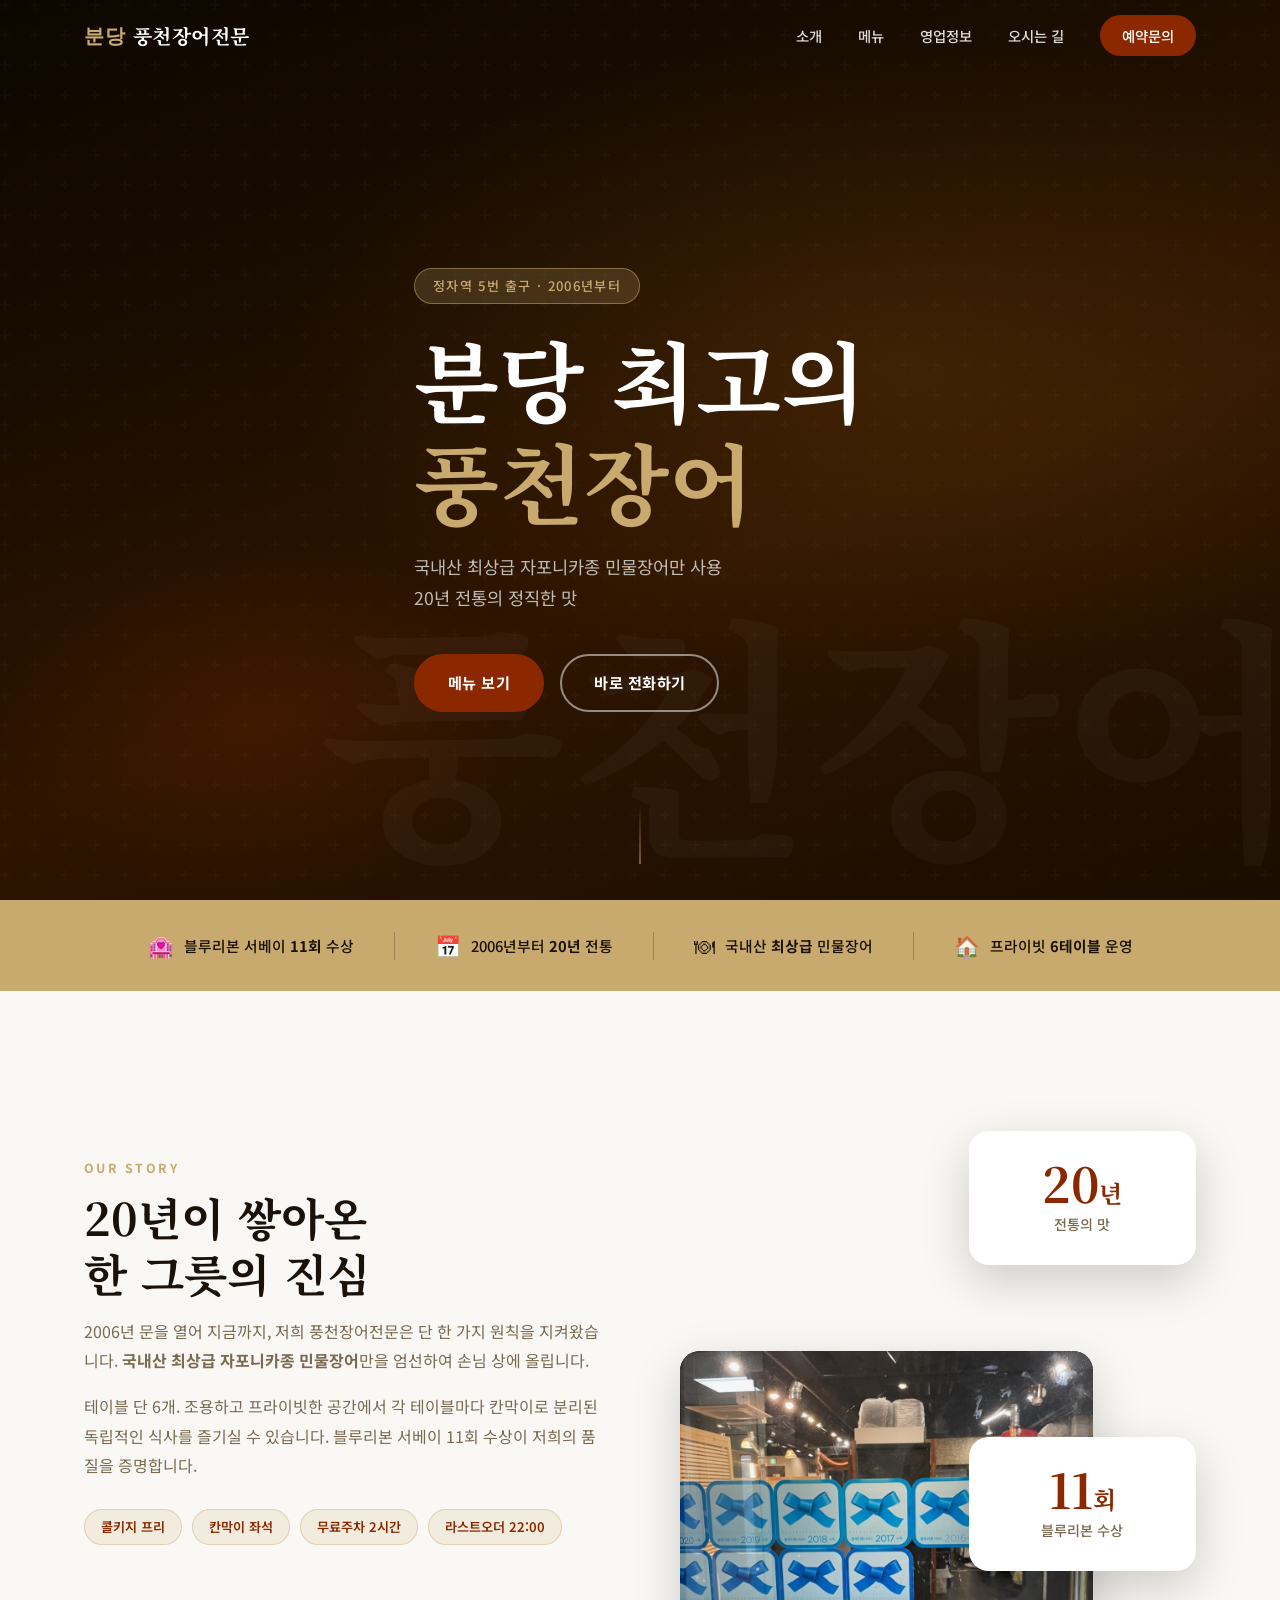
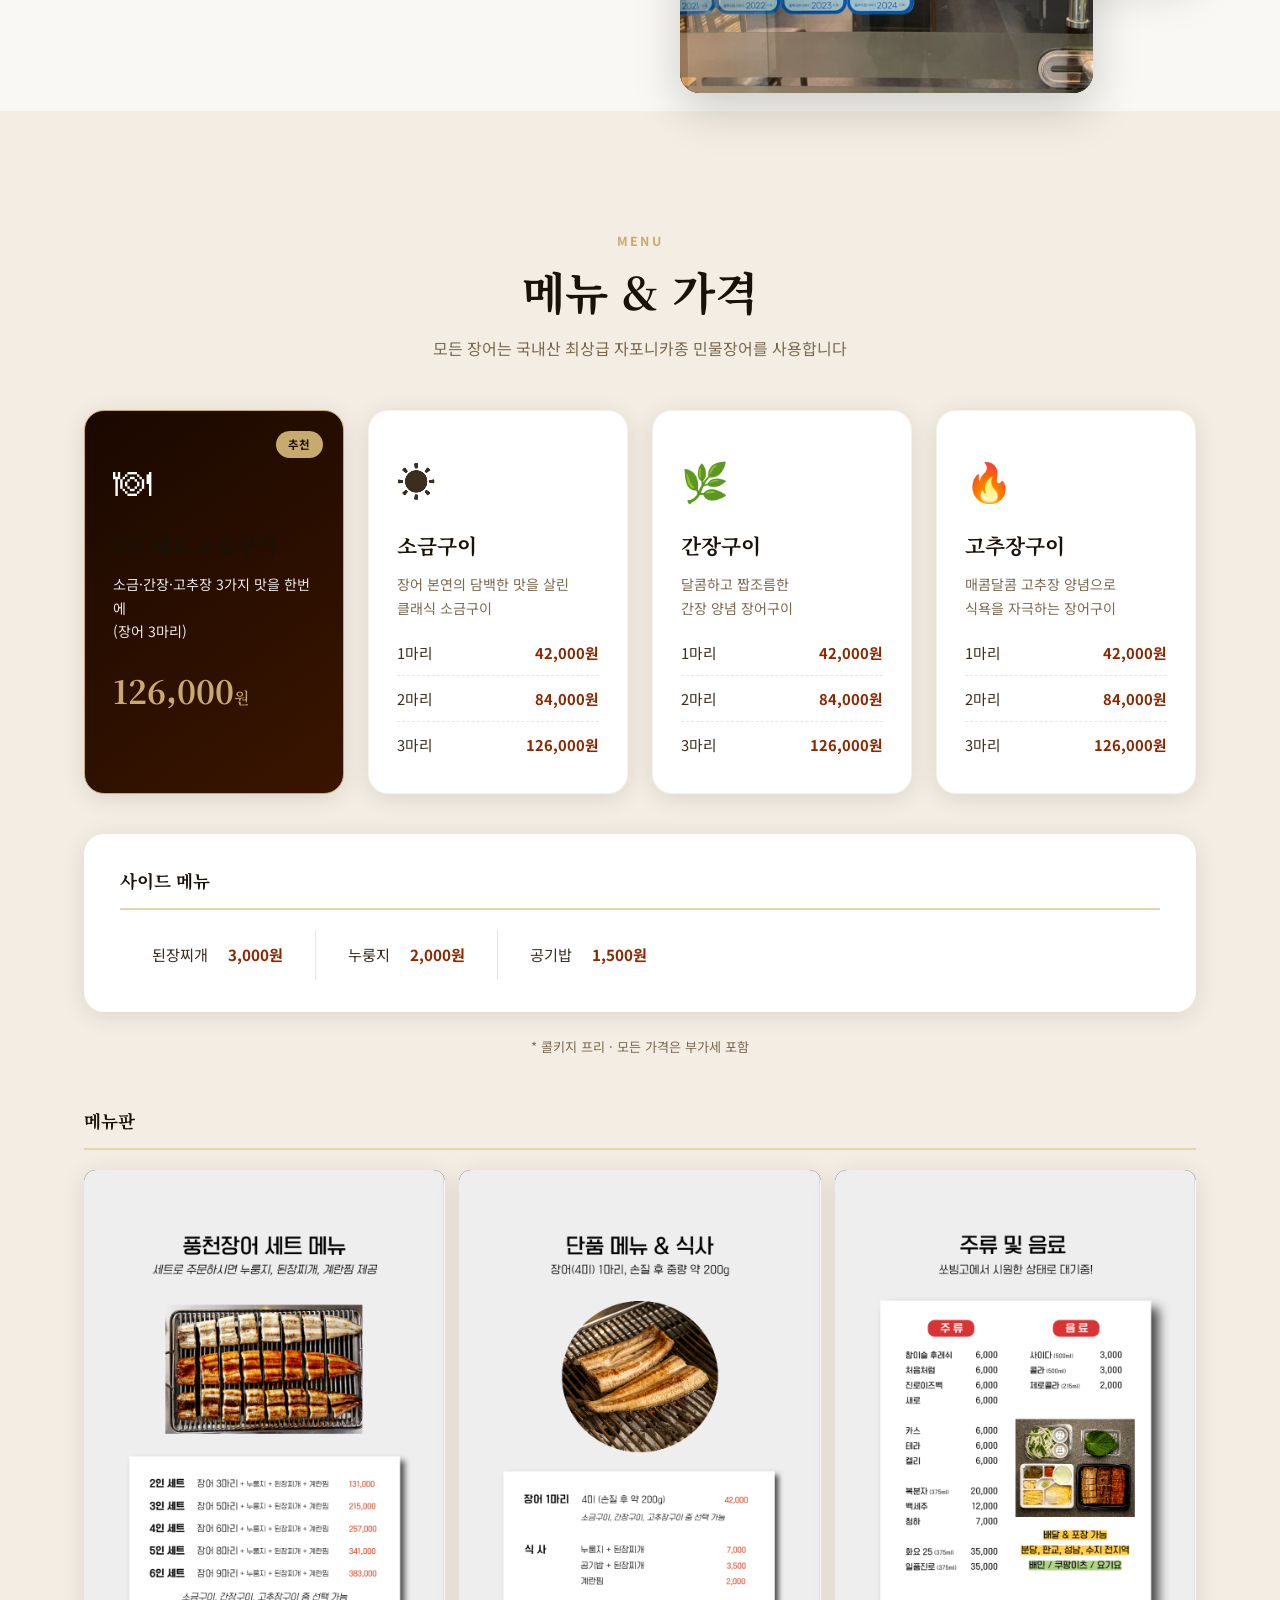
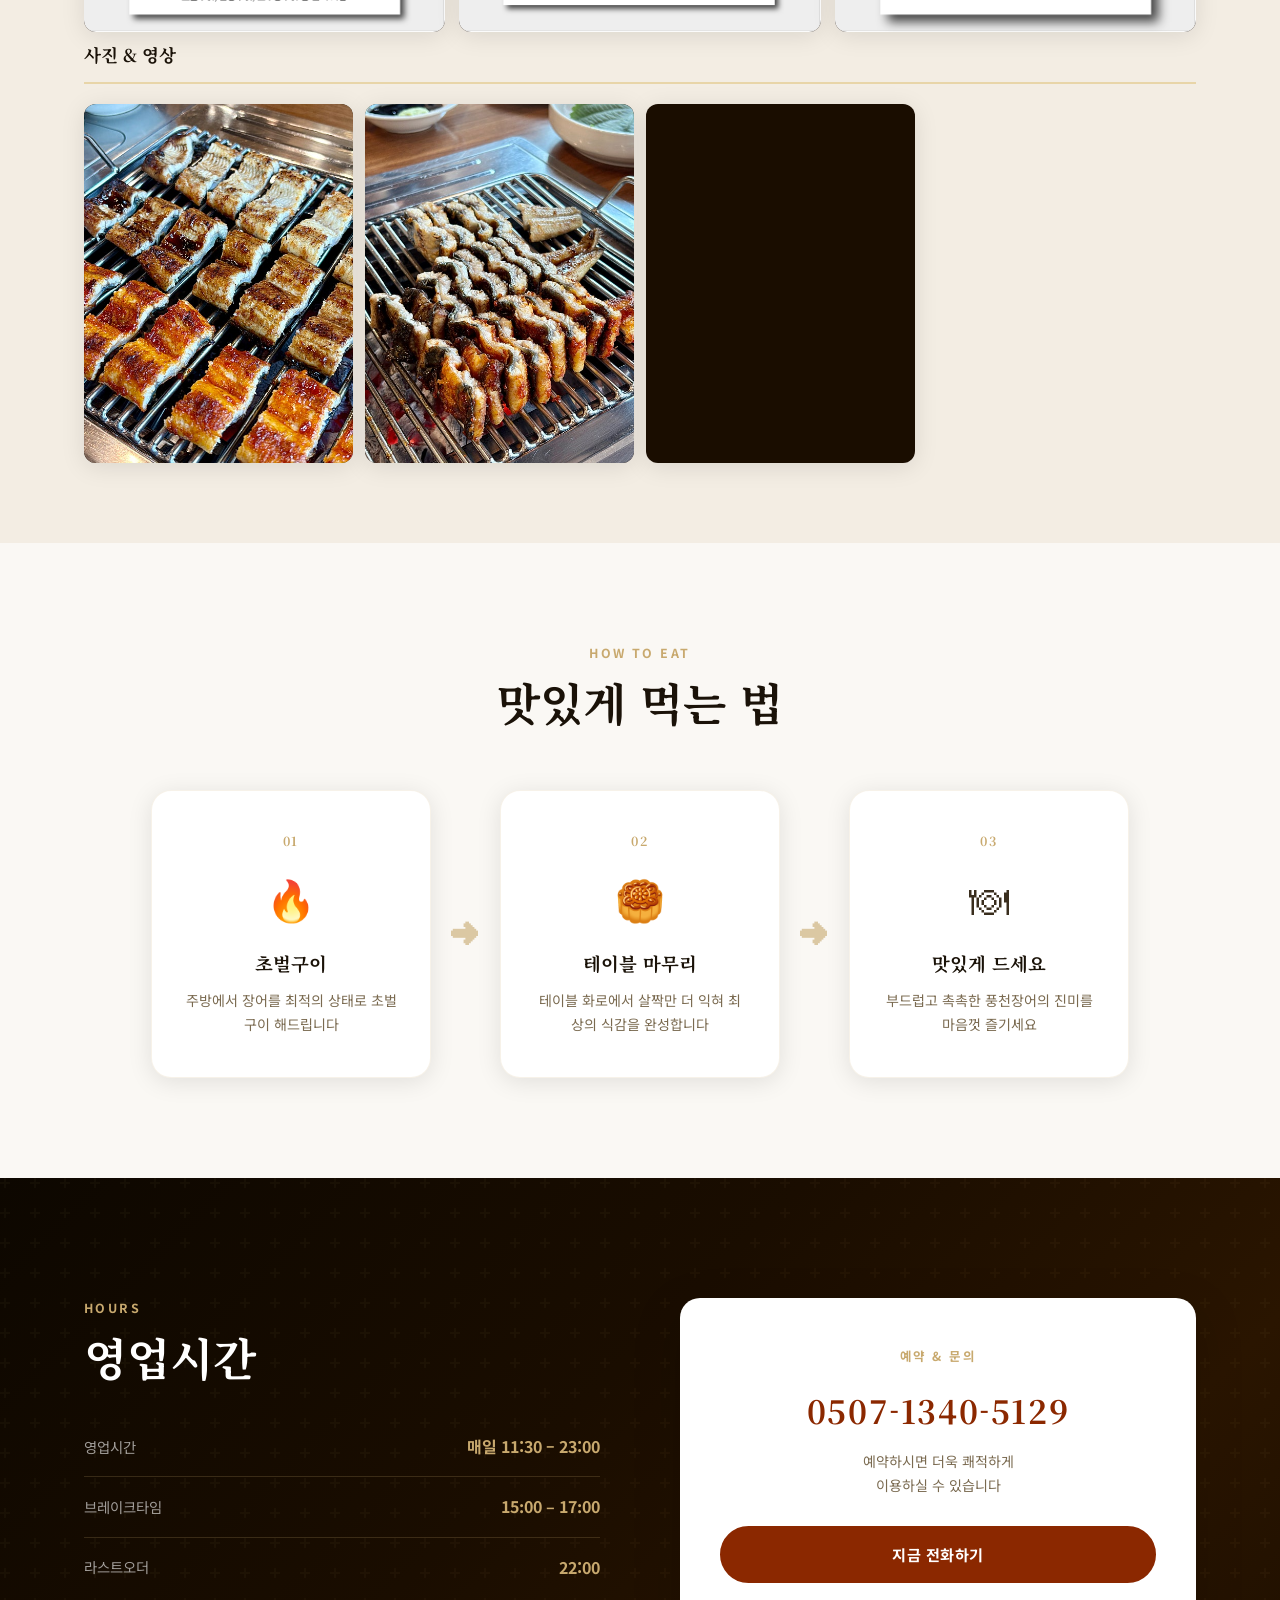
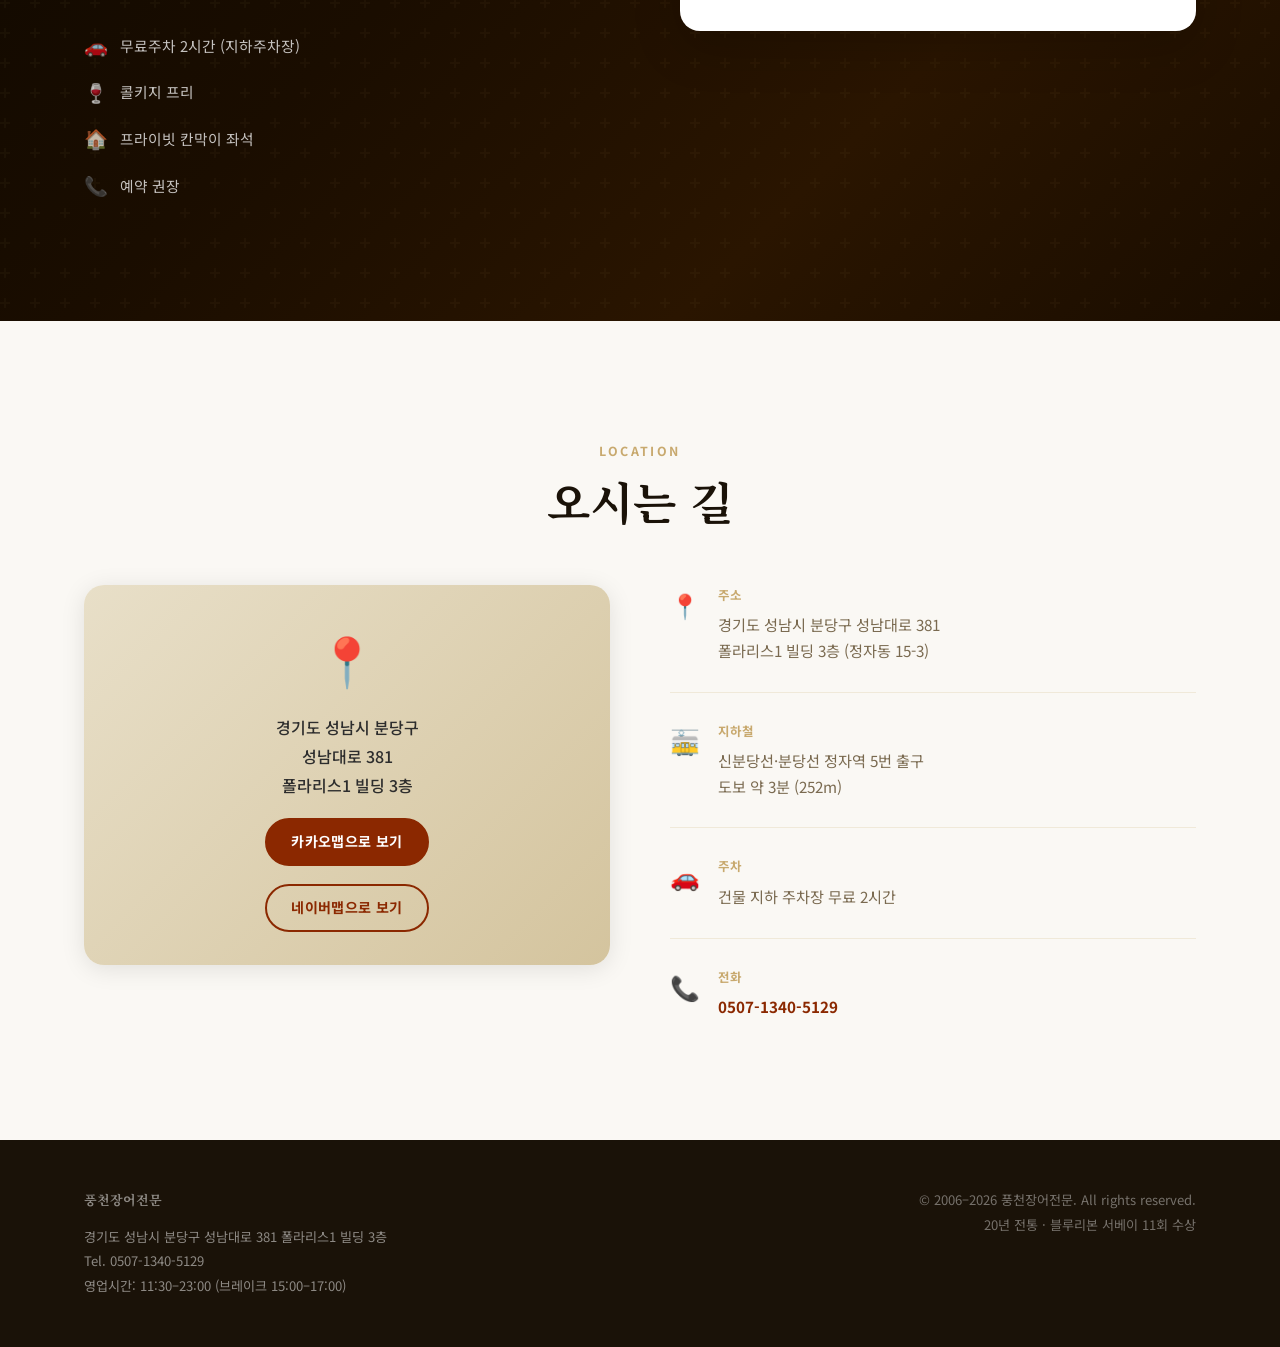
==== index.html @ 7d814751 "메뉴판이미지2 PNG로 교체" ====
<!DOCTYPE html>
<html lang="ko">
<head>
  <meta charset="UTF-8" />
  <meta name="viewport" content="width=device-width, initial-scale=1.0" />
  <title>분당 풍천장어전문 | 정자역 프리미엄 장어구이</title>
  <link rel="stylesheet" href="style.css" />
  <link rel="preconnect" href="https://fonts.googleapis.com" />
  <link href="https://fonts.googleapis.com/css2?family=Noto+Serif+KR:wght@400;600;700&family=Noto+Sans+KR:wght@300;400;500;700&display=swap" rel="stylesheet" />
</head>
<body>

  <!-- NAVIGATION -->
  <header class="header" id="header">
    <nav class="nav container">
      <a href="#home" class="nav__logo">
        <span class="logo-bunddang">분당</span>풍천장어전문
      </a>
      <ul class="nav__menu" id="navMenu">
        <li><a href="#about">소개</a></li>
        <li><a href="#menu">메뉴</a></li>
        <li><a href="#info">영업정보</a></li>
        <li><a href="#location">오시는 길</a></li>
        <li><a href="#contact" class="nav__cta">예약문의</a></li>
      </ul>
      <button class="nav__hamburger" id="hamburger" aria-label="메뉴 열기">
        <span></span><span></span><span></span>
      </button>
    </nav>
  </header>

  <!-- HERO -->
  <section class="hero" id="home">
    <div class="hero__overlay"></div>
    <div class="hero__content container">
      <p class="hero__badge">정자역 5번 출구 · 2006년부터</p>
      <h1 class="hero__title">분당 최고의<br /><em>풍천장어</em></h1>
      <p class="hero__sub">국내산 최상급 자포니카종 민물장어만 사용<br />20년 전통의 정직한 맛</p>
      <div class="hero__btns">
        <a href="#menu" class="btn btn--primary">메뉴 보기</a>
        <a href="tel:0507-1340-5129" class="btn btn--outline">바로 전화하기</a>
      </div>
    </div>
    <div class="hero__scroll">
      <span></span>
    </div>
  </section>

  <!-- RIBBON BADGE -->
  <section class="ribbon">
    <div class="container ribbon__inner">
      <div class="ribbon__item">
        <span class="ribbon__icon">&#127977;</span>
        <span>블루리본 서베이 <strong>11회</strong> 수상</span>
      </div>
      <div class="ribbon__divider"></div>
      <div class="ribbon__item">
        <span class="ribbon__icon">&#128197;</span>
        <span>2006년부터 <strong>20년</strong> 전통</span>
      </div>
      <div class="ribbon__divider"></div>
      <div class="ribbon__item">
        <span class="ribbon__icon">&#127869;</span>
        <span>국내산 <strong>최상급</strong> 민물장어</span>
      </div>
      <div class="ribbon__divider"></div>
      <div class="ribbon__item">
        <span class="ribbon__icon">&#127968;</span>
        <span>프라이빗 <strong>6테이블</strong> 운영</span>
      </div>
    </div>
  </section>

  <!-- ABOUT -->
  <section class="about" id="about">
    <div class="container about__inner">
      <div class="about__text">
        <p class="section__eyebrow">Our Story</p>
        <h2 class="section__title">20년이 쌓아온<br />한 그릇의 진심</h2>
        <p class="about__desc">
          2006년 문을 열어 지금까지, 저희 풍천장어전문은
          단 한 가지 원칙을 지켜왔습니다.
          <strong>국내산 최상급 자포니카종 민물장어</strong>만을 엄선하여
          손님 상에 올립니다.
        </p>
        <p class="about__desc">
          테이블 단 6개. 조용하고 프라이빗한 공간에서
          각 테이블마다 칸막이로 분리된 독립적인 식사를 즐기실 수 있습니다.
          블루리본 서베이 11회 수상이 저희의 품질을 증명합니다.
        </p>
        <div class="about__tags">
          <span class="tag">콜키지 프리</span>
          <span class="tag">칸막이 좌석</span>
          <span class="tag">무료주차 2시간</span>
          <span class="tag">라스트오더 22:00</span>
        </div>
      </div>
      <div class="about__visual">
        <div class="about__card about__card--main">
          <img src="블루리본.jpg" alt="블루리본 서베이 수상 인증" class="about__ribbon-img" />
        </div>
        <div class="about__card about__card--sm about__card--top">
          <p class="stat-num">20<span>년</span></p>
          <p class="stat-label">전통의 맛</p>
        </div>
        <div class="about__card about__card--sm about__card--bot">
          <p class="stat-num">11<span>회</span></p>
          <p class="stat-label">블루리본 수상</p>
        </div>
      </div>
    </div>
  </section>

  <!-- MENU -->
  <section class="menu" id="menu">
    <div class="container">
      <p class="section__eyebrow">Menu</p>
      <h2 class="section__title">메뉴 &amp; 가격</h2>
      <p class="section__desc">모든 장어는 국내산 최상급 자포니카종 민물장어를 사용합니다</p>

      <div class="menu__grid">

        <!-- 세트 메뉴 -->
        <div class="menu__card menu__card--featured">
          <div class="menu__card-badge">추천</div>
          <div class="menu__card-icon">&#127869;</div>
          <h3>2인 세트 모듬구이</h3>
          <p class="menu__card-desc">소금·간장·고추장 3가지 맛을 한번에<br />(장어 3마리)</p>
          <p class="menu__card-price">126,000<span>원</span></p>
        </div>

        <!-- 소금구이 -->
        <div class="menu__card">
          <div class="menu__card-icon">&#9728;</div>
          <h3>소금구이</h3>
          <p class="menu__card-desc">장어 본연의 담백한 맛을 살린<br />클래식 소금구이</p>
          <div class="menu__price-list">
            <div class="price-row"><span>1마리</span><span>42,000원</span></div>
            <div class="price-row"><span>2마리</span><span>84,000원</span></div>
            <div class="price-row"><span>3마리</span><span>126,000원</span></div>
          </div>
        </div>

        <!-- 간장구이 -->
        <div class="menu__card">
          <div class="menu__card-icon">&#127807;</div>
          <h3>간장구이</h3>
          <p class="menu__card-desc">달콤하고 짭조름한<br />간장 양념 장어구이</p>
          <div class="menu__price-list">
            <div class="price-row"><span>1마리</span><span>42,000원</span></div>
            <div class="price-row"><span>2마리</span><span>84,000원</span></div>
            <div class="price-row"><span>3마리</span><span>126,000원</span></div>
          </div>
        </div>

        <!-- 고추장구이 -->
        <div class="menu__card">
          <div class="menu__card-icon">&#128293;</div>
          <h3>고추장구이</h3>
          <p class="menu__card-desc">매콤달콤 고추장 양념으로<br />식욕을 자극하는 장어구이</p>
          <div class="menu__price-list">
            <div class="price-row"><span>1마리</span><span>42,000원</span></div>
            <div class="price-row"><span>2마리</span><span>84,000원</span></div>
            <div class="price-row"><span>3마리</span><span>126,000원</span></div>
          </div>
        </div>

      </div>

      <!-- 사이드 메뉴 -->
      <div class="menu__side">
        <h4 class="menu__side-title">사이드 메뉴</h4>
        <div class="menu__side-grid">
          <div class="side-item"><span>된장찌개</span><span>3,000원</span></div>
          <div class="side-item"><span>누룽지</span><span>2,000원</span></div>
          <div class="side-item"><span>공기밥</span><span>1,500원</span></div>
        </div>
      </div>

      <p class="menu__note">* 콜키지 프리 · 모든 가격은 부가세 포함</p>

      <!-- 메뉴판 이미지 -->
      <div class="menu__board">
        <h4 class="menu__gallery-title">메뉴판</h4>
        <div class="menu__board-grid">
          <div class="menu__board-item">
            <img src="메뉴판 이미지1.png" alt="메뉴판 1" class="menu__board-img" />
          </div>
          <div class="menu__board-item">
            <img src="메뉴판이미지2.png" alt="메뉴판 2" class="menu__board-img" />
          </div>
          <div class="menu__board-item">
            <img src="메뉴판이미지3.png" alt="메뉴판 3" class="menu__board-img" />
          </div>
        </div>
      </div>

      <!-- 사진 & 영상 갤러리 -->
      <div class="menu__gallery">
        <h4 class="menu__gallery-title">사진 &amp; 영상</h4>
        <div class="gallery__grid">
          <div class="gallery__item">
            <img src="장어사진2_files/07517C36-FBAB-49F0-A20B-70BD873EA937.jpeg" alt="풍천장어 구이 모습" class="gallery__img" />
          </div>
          <div class="gallery__item">
            <img src="장어사진2_files/A5062B74-3A37-4A1A-A5D4-B8E07569E9F6.jpeg" alt="장어 숯불구이" class="gallery__img" />
          </div>
          <div class="gallery__item">
            <video class="gallery__img" autoplay muted loop playsinline>
              <source src="장어 굽는 동영상.mp4" type="video/mp4" />
            </video>
          </div>
        </div>
      </div>
    </div>
  </section>

  <!-- HOW TO EAT -->
  <section class="howto">
    <div class="container">
      <p class="section__eyebrow">How to Eat</p>
      <h2 class="section__title">맛있게 먹는 법</h2>
      <div class="howto__steps">
        <div class="step">
          <div class="step__num">01</div>
          <div class="step__icon">&#128293;</div>
          <h4>초벌구이</h4>
          <p>주방에서 장어를 최적의 상태로 초벌구이 해드립니다</p>
        </div>
        <div class="step__arrow">&#10140;</div>
        <div class="step">
          <div class="step__num">02</div>
          <div class="step__icon">&#129390;</div>
          <h4>테이블 마무리</h4>
          <p>테이블 화로에서 살짝만 더 익혀 최상의 식감을 완성합니다</p>
        </div>
        <div class="step__arrow">&#10140;</div>
        <div class="step">
          <div class="step__num">03</div>
          <div class="step__icon">&#127869;</div>
          <h4>맛있게 드세요</h4>
          <p>부드럽고 촉촉한 풍천장어의 진미를 마음껏 즐기세요</p>
        </div>
      </div>
    </div>
  </section>

  <!-- INFO (영업시간) -->
  <section class="info" id="info">
    <div class="container info__inner">
      <div class="info__hours">
        <p class="section__eyebrow" style="color:#c8a96e;">Hours</p>
        <h2 class="section__title" style="color:#fff;">영업시간</h2>
        <div class="hours__table">
          <div class="hours__row">
            <span class="hours__label">영업시간</span>
            <span class="hours__value">매일 11:30 – 23:00</span>
          </div>
          <div class="hours__row">
            <span class="hours__label">브레이크타임</span>
            <span class="hours__value">15:00 – 17:00</span>
          </div>
          <div class="hours__row">
            <span class="hours__label">라스트오더</span>
            <span class="hours__value">22:00</span>
          </div>
        </div>
        <div class="info__amenities">
          <div class="amenity"><span>&#128663;</span> 무료주차 2시간 (지하주차장)</div>
          <div class="amenity"><span>&#127863;</span> 콜키지 프리</div>
          <div class="amenity"><span>&#127968;</span> 프라이빗 칸막이 좌석</div>
          <div class="amenity"><span>&#128222;</span> 예약 권장</div>
        </div>
      </div>

      <div class="info__cta">
        <div class="cta-card">
          <p class="cta-card__eyebrow">예약 &amp; 문의</p>
          <p class="cta-card__phone">0507-1340-5129</p>
          <p class="cta-card__note">예약하시면 더욱 쾌적하게<br />이용하실 수 있습니다</p>
          <a href="tel:0507-1340-5129" class="btn btn--primary btn--full">지금 전화하기</a>
        </div>
      </div>
    </div>
  </section>

  <!-- LOCATION -->
  <section class="location" id="location">
    <div class="container">
      <p class="section__eyebrow">Location</p>
      <h2 class="section__title">오시는 길</h2>
    </div>
    <div class="location__inner container">
      <div class="location__map">
        <div class="map-placeholder">
          <div class="map-pin">&#128205;</div>
          <p>경기도 성남시 분당구<br />성남대로 381<br />폴라리스1 빌딩 3층</p>
          <a
            href="https://map.kakao.com/link/search/경기도+성남시+분당구+성남대로+381+폴라리스1빌딩"
            target="_blank"
            rel="noopener noreferrer"
            class="btn btn--primary map-btn"
          >카카오맵으로 보기</a>
          <a
            href="https://map.naver.com/v5/search/경기도+성남시+분당구+성남대로+381+폴라리스1빌딩"
            target="_blank"
            rel="noopener noreferrer"
            class="btn btn--outline map-btn"
          >네이버맵으로 보기</a>
        </div>
      </div>
      <div class="location__info">
        <div class="loc-item">
          <span class="loc-icon">&#128205;</span>
          <div>
            <strong>주소</strong>
            <p>경기도 성남시 분당구 성남대로 381<br />폴라리스1 빌딩 3층 (정자동 15-3)</p>
          </div>
        </div>
        <div class="loc-item">
          <span class="loc-icon">&#128651;</span>
          <div>
            <strong>지하철</strong>
            <p>신분당선·분당선 정자역 5번 출구<br />도보 약 3분 (252m)</p>
          </div>
        </div>
        <div class="loc-item">
          <span class="loc-icon">&#128663;</span>
          <div>
            <strong>주차</strong>
            <p>건물 지하 주차장 무료 2시간</p>
          </div>
        </div>
        <div class="loc-item">
          <span class="loc-icon">&#128222;</span>
          <div>
            <strong>전화</strong>
            <p><a href="tel:0507-1340-5129">0507-1340-5129</a></p>
          </div>
        </div>
      </div>
    </div>
  </section>

  <!-- FOOTER -->
  <footer class="footer">
    <div class="container footer__inner">
      <div class="footer__brand">
        <p class="footer__logo">풍천장어전문</p>
        <p>경기도 성남시 분당구 성남대로 381 폴라리스1 빌딩 3층</p>
        <p>Tel. 0507-1340-5129</p>
        <p>영업시간: 11:30–23:00 (브레이크 15:00–17:00)</p>
      </div>
      <div class="footer__copy">
        <p>&copy; 2006–2026 풍천장어전문. All rights reserved.</p>
        <p>20년 전통 · 블루리본 서베이 11회 수상</p>
      </div>
    </div>
  </footer>

  <script src="main.js"></script>
</body>
</html>
---- style.css ----
/* ============================================================
   풍천장어전문 - CSS
   ============================================================ */

/* --- Variables & Reset --- */
:root {
  --clr-bg: #faf8f4;
  --clr-dark: #1a1208;
  --clr-primary: #8b2800;
  --clr-gold: #c8a96e;
  --clr-gold-light: #e8d5a8;
  --clr-charcoal: #2d2d2d;
  --clr-text: #3a2e1e;
  --clr-text-light: #7a6a50;
  --clr-white: #ffffff;
  --ff-serif: 'Noto Serif KR', 'Georgia', serif;
  --ff-sans: 'Noto Sans KR', 'Apple SD Gothic Neo', sans-serif;
  --radius: 12px;
  --radius-lg: 20px;
  --shadow: 0 4px 24px rgba(0,0,0,0.10);
  --shadow-lg: 0 16px 48px rgba(0,0,0,0.18);
  --transition: 0.3s ease;
  --container: 1160px;
}

*, *::before, *::after { box-sizing: border-box; margin: 0; padding: 0; }
html { scroll-behavior: smooth; }
body {
  font-family: var(--ff-sans);
  background: var(--clr-bg);
  color: var(--clr-text);
  line-height: 1.7;
  overflow-x: hidden;
}
img { display: block; max-width: 100%; }
a { text-decoration: none; color: inherit; }
ul { list-style: none; }

/* --- Container --- */
.container {
  max-width: var(--container);
  margin: 0 auto;
  padding: 0 24px;
}

/* --- Section Helpers --- */
.section__eyebrow {
  font-family: var(--ff-sans);
  font-size: 0.78rem;
  font-weight: 700;
  letter-spacing: 0.2em;
  text-transform: uppercase;
  color: var(--clr-gold);
  margin-bottom: 10px;
}
.section__title {
  font-family: var(--ff-serif);
  font-size: clamp(1.9rem, 4vw, 2.8rem);
  font-weight: 700;
  color: var(--clr-dark);
  line-height: 1.25;
  margin-bottom: 16px;
}
.section__desc {
  font-size: 1rem;
  color: var(--clr-text-light);
  margin-bottom: 48px;
  text-align: center;
}

/* ============================================================
   HEADER / NAV
   ============================================================ */
.header {
  position: fixed;
  top: 0; left: 0; right: 0;
  z-index: 1000;
  background: transparent;
  transition: background var(--transition), box-shadow var(--transition);
}
.header.scrolled {
  background: rgba(26, 18, 8, 0.96);
  box-shadow: 0 2px 16px rgba(0,0,0,0.3);
  backdrop-filter: blur(8px);
}
.nav {
  display: flex;
  align-items: center;
  justify-content: space-between;
  height: 72px;
}
.nav__logo {
  font-family: var(--ff-serif);
  font-size: 1.25rem;
  font-weight: 700;
  color: var(--clr-white);
  display: flex;
  align-items: center;
  gap: 8px;
  letter-spacing: 0.02em;
}
.logo-bunddang {
  font-family: '한컴 윤고딕 760', 'HancomYoonGothic760', sans-serif;
  font-weight: 700;
  font-size: 1.25rem;
  color: var(--clr-gold);
  letter-spacing: 0.05em;
  margin-right: -1px;
}
.nav__menu {
  display: flex;
  align-items: center;
  gap: 36px;
}
.nav__menu a {
  font-size: 0.9rem;
  font-weight: 500;
  color: rgba(255,255,255,0.85);
  transition: color var(--transition);
  position: relative;
}
.nav__menu a::after {
  content: '';
  position: absolute;
  bottom: -3px; left: 0; right: 0;
  height: 1px;
  background: var(--clr-gold);
  transform: scaleX(0);
  transition: transform var(--transition);
}
.nav__menu a:hover { color: var(--clr-gold); }
.nav__menu a:hover::after { transform: scaleX(1); }
.nav__cta {
  background: var(--clr-primary) !important;
  color: var(--clr-white) !important;
  padding: 10px 22px;
  border-radius: 50px;
  transition: background var(--transition) !important;
}
.nav__cta:hover { background: #a33200 !important; }
.nav__cta::after { display: none !important; }
.nav__hamburger {
  display: none;
  flex-direction: column;
  gap: 5px;
  background: none;
  border: none;
  cursor: pointer;
  padding: 4px;
}
.nav__hamburger span {
  display: block;
  width: 26px; height: 2px;
  background: var(--clr-white);
  border-radius: 2px;
  transition: var(--transition);
}

/* ============================================================
   HERO
   ============================================================ */
.hero {
  position: relative;
  min-height: 100vh;
  display: flex;
  align-items: center;
  background: linear-gradient(
    160deg,
    #0d0700 0%,
    #1a0d00 30%,
    #2e1500 60%,
    #1a0d00 100%
  );
  overflow: hidden;
}
.hero::before {
  content: '';
  position: absolute;
  inset: 0;
  background:
    radial-gradient(ellipse 80% 60% at 70% 40%, rgba(200,120,30,0.15) 0%, transparent 60%),
    radial-gradient(ellipse 40% 40% at 20% 80%, rgba(139,40,0,0.2) 0%, transparent 50%);
}
.hero::after {
  content: '풍천장어';
  position: absolute;
  right: -2%;
  bottom: -5%;
  font-family: var(--ff-serif);
  font-size: clamp(120px, 20vw, 280px);
  font-weight: 700;
  color: rgba(255,255,255,0.03);
  white-space: nowrap;
  pointer-events: none;
  user-select: none;
}
.hero__overlay {
  position: absolute;
  inset: 0;
  background: url("data:image/svg+xml,%3Csvg width='60' height='60' viewBox='0 0 60 60' xmlns='http://www.w3.org/2000/svg'%3E%3Cg fill='none' fill-rule='evenodd'%3E%3Cg fill='%23c8a96e' fill-opacity='0.03'%3E%3Cpath d='M36 34v-4h-2v4h-4v2h4v4h2v-4h4v-2h-4zm0-30V0h-2v4h-4v2h4v4h2V6h4V4h-4zM6 34v-4H4v4H0v2h4v4h2v-4h4v-2H6zM6 4V0H4v4H0v2h4v4h2V6h4V4H6z'/%3E%3C/g%3E%3C/g%3E%3C/svg%3E");
}
.hero__content {
  position: relative;
  z-index: 2;
  padding-top: 80px;
}
.hero__badge {
  display: inline-block;
  background: rgba(200,169,110,0.2);
  border: 1px solid rgba(200,169,110,0.5);
  color: var(--clr-gold);
  font-size: 0.82rem;
  font-weight: 500;
  letter-spacing: 0.1em;
  padding: 6px 18px;
  border-radius: 50px;
  margin-bottom: 24px;
}
.hero__title {
  font-family: var(--ff-serif);
  font-size: clamp(2.8rem, 7vw, 5.5rem);
  font-weight: 700;
  color: var(--clr-white);
  line-height: 1.15;
  margin-bottom: 20px;
}
.hero__title em {
  font-style: normal;
  color: var(--clr-gold);
  display: block;
}
.hero__sub {
  font-size: clamp(0.95rem, 1.5vw, 1.1rem);
  color: rgba(255,255,255,0.7);
  margin-bottom: 40px;
  line-height: 1.8;
}
.hero__btns {
  display: flex;
  gap: 16px;
  flex-wrap: wrap;
}
.hero__scroll {
  position: absolute;
  bottom: 36px;
  left: 50%;
  transform: translateX(-50%);
  z-index: 2;
}
.hero__scroll span {
  display: block;
  width: 1px;
  height: 60px;
  background: linear-gradient(to bottom, transparent, var(--clr-gold));
  margin: 0 auto;
  animation: scrollPulse 2s ease-in-out infinite;
}
@keyframes scrollPulse {
  0%, 100% { opacity: 0.3; transform: scaleY(0.6); }
  50% { opacity: 1; transform: scaleY(1); }
}

/* ============================================================
   BUTTONS
   ============================================================ */
.btn {
  display: inline-flex;
  align-items: center;
  justify-content: center;
  padding: 14px 32px;
  border-radius: 50px;
  font-size: 0.95rem;
  font-weight: 700;
  letter-spacing: 0.03em;
  transition: all var(--transition);
  cursor: pointer;
  border: 2px solid transparent;
}
.btn--primary {
  background: var(--clr-primary);
  color: var(--clr-white);
  border-color: var(--clr-primary);
}
.btn--primary:hover {
  background: #a33200;
  border-color: #a33200;
  transform: translateY(-2px);
  box-shadow: 0 8px 24px rgba(139,40,0,0.4);
}
.btn--outline {
  background: transparent;
  color: var(--clr-white);
  border-color: rgba(255,255,255,0.5);
}
.btn--outline:hover {
  border-color: var(--clr-gold);
  color: var(--clr-gold);
  transform: translateY(-2px);
}
.btn--full { width: 100%; }

/* ============================================================
   RIBBON
   ============================================================ */
.ribbon {
  background: var(--clr-gold);
  padding: 20px 0;
}
.ribbon__inner {
  display: flex;
  align-items: center;
  justify-content: center;
  gap: 0;
  flex-wrap: wrap;
}
.ribbon__item {
  display: flex;
  align-items: center;
  gap: 10px;
  padding: 8px 40px;
  font-size: 0.92rem;
  color: var(--clr-dark);
  font-weight: 500;
}
.ribbon__item strong { font-weight: 700; }
.ribbon__icon { font-size: 1.3rem; }
.ribbon__divider {
  width: 1px;
  height: 28px;
  background: rgba(26,18,8,0.25);
}

/* ============================================================
   ABOUT
   ============================================================ */
.about {
  padding: 120px 0;
  background: var(--clr-bg);
}
.about__inner {
  display: grid;
  grid-template-columns: 1fr 1fr;
  gap: 80px;
  align-items: center;
}
.about__desc {
  color: var(--clr-text-light);
  margin-bottom: 16px;
  font-size: 1rem;
  line-height: 1.85;
}
.about__tags {
  display: flex;
  flex-wrap: wrap;
  gap: 10px;
  margin-top: 28px;
}
.tag {
  background: rgba(200,169,110,0.15);
  color: var(--clr-primary);
  border: 1px solid rgba(200,169,110,0.4);
  padding: 6px 16px;
  border-radius: 50px;
  font-size: 0.82rem;
  font-weight: 600;
}
.about__visual {
  position: relative;
  height: 480px;
}
.about__card {
  position: absolute;
  border-radius: var(--radius-lg);
  box-shadow: var(--shadow-lg);
  overflow: hidden;
}
.about__card--main {
  width: 80%;
  height: 342px;
  left: 0; top: 50%;
  transform: translateY(-50%);
  background: #1a0d00;
  overflow: hidden;
}
.about__ribbon-img {
  width: 100%;
  height: calc(100% + 38px);
  object-fit: cover;
  object-position: top center;
  display: block;
  transition: transform 0.5s ease;
}
.about__card--main:hover .about__ribbon-img {
  transform: scale(1.04);
}
.about__card--sm {
  width: 44%;
  right: 0;
  padding: 28px 20px;
  text-align: center;
  background: var(--clr-white);
}
.about__card--top { top: 20px; }
.about__card--bot { bottom: 20px; }
.stat-num {
  font-family: var(--ff-serif);
  font-size: 3rem;
  font-weight: 700;
  color: var(--clr-primary);
  line-height: 1;
}
.stat-num span { font-size: 1.5rem; }
.stat-label {
  font-size: 0.88rem;
  color: var(--clr-text-light);
  margin-top: 6px;
  font-weight: 500;
}

/* ============================================================
   MENU
   ============================================================ */
.menu {
  padding: 120px 0 80px;
  background: #f3ede3;
}
.menu .section__eyebrow,
.menu .section__title,
.menu .section__desc {
  text-align: center;
}
.menu__grid {
  display: grid;
  grid-template-columns: repeat(auto-fit, minmax(240px, 1fr));
  gap: 24px;
  margin-bottom: 40px;
}
.menu__card {
  background: var(--clr-white);
  border-radius: var(--radius-lg);
  padding: 36px 28px;
  box-shadow: var(--shadow);
  position: relative;
  transition: transform var(--transition), box-shadow var(--transition);
  border: 1px solid rgba(200,169,110,0.15);
}
.menu__card:hover {
  transform: translateY(-6px);
  box-shadow: var(--shadow-lg);
}
.menu__card--featured {
  background: linear-gradient(145deg, #1a0800, #3a1500);
  color: var(--clr-white);
  border-color: var(--clr-gold);
}
.menu__card--featured h3,
.menu__card--featured .menu__card-desc { color: rgba(255,255,255,0.9); }
.menu__card-badge {
  position: absolute;
  top: 20px; right: 20px;
  background: var(--clr-gold);
  color: var(--clr-dark);
  font-size: 0.72rem;
  font-weight: 700;
  padding: 4px 12px;
  border-radius: 50px;
  letter-spacing: 0.05em;
}
.menu__card-icon {
  font-size: 2.4rem;
  margin-bottom: 16px;
}
.menu__card h3 {
  font-family: var(--ff-serif);
  font-size: 1.3rem;
  font-weight: 700;
  color: var(--clr-dark);
  margin-bottom: 10px;
}
.menu__card-desc {
  font-size: 0.88rem;
  color: var(--clr-text-light);
  line-height: 1.65;
  margin-bottom: 20px;
}
.menu__card-price {
  font-family: var(--ff-serif);
  font-size: 2rem;
  font-weight: 700;
  color: var(--clr-gold);
}
.menu__card-price span { font-size: 1rem; font-weight: 500; }
.menu__price-list { display: flex; flex-direction: column; gap: 10px; }
.price-row {
  display: flex;
  justify-content: space-between;
  align-items: center;
  padding-bottom: 10px;
  border-bottom: 1px dashed rgba(200,169,110,0.3);
  font-size: 0.92rem;
}
.price-row:last-child { border-bottom: none; padding-bottom: 0; }
.price-row span:last-child { font-weight: 700; color: var(--clr-primary); }

.menu__side {
  background: var(--clr-white);
  border-radius: var(--radius-lg);
  padding: 32px 36px;
  box-shadow: var(--shadow);
  margin-bottom: 24px;
}
.menu__side-title {
  font-family: var(--ff-serif);
  font-size: 1.1rem;
  font-weight: 700;
  color: var(--clr-dark);
  margin-bottom: 20px;
  padding-bottom: 12px;
  border-bottom: 2px solid var(--clr-gold-light);
}
.menu__side-grid {
  display: flex;
  gap: 0;
  flex-wrap: wrap;
}
.side-item {
  display: flex;
  align-items: center;
  gap: 12px;
  padding: 12px 32px;
  border-right: 1px solid rgba(200,169,110,0.3);
  font-size: 0.95rem;
}
.side-item:last-child { border-right: none; }
.side-item span:last-child { font-weight: 700; color: var(--clr-primary); margin-left: 8px; }
.menu__note {
  text-align: center;
  font-size: 0.82rem;
  color: var(--clr-text-light);
  margin-bottom: 48px;
}

/* --- 사진 & 영상 갤러리 --- */
.menu__gallery {
  margin-top: 8px;
}
.menu__board {
  margin-top: 32px;
}
.menu__board-grid {
  display: grid;
  grid-template-columns: repeat(3, 1fr);
  gap: 14px;
  margin-top: 16px;
}
.menu__board-item {
  border-radius: var(--radius);
  overflow: hidden;
  box-shadow: var(--shadow);
  background: #1a0d00;
}
.menu__board-img {
  width: 100%;
  height: auto;
  display: block;
  transition: transform 0.35s ease;
}
.menu__board-item:hover .menu__board-img {
  transform: scale(1.03);
}
.menu__board-link {
  display: block;
  position: relative;
}
.menu__board-placeholder {
  width: 100%;
  aspect-ratio: 3/4;
  align-items: center;
  justify-content: center;
  flex-direction: column;
  gap: 10px;
  color: var(--clr-gold);
  font-size: 14px;
  text-align: center;
  background: #1a0d00;
}
.menu__board-placeholder span { font-size: 36px; }
@media (max-width: 640px) {
  .menu__board-grid { grid-template-columns: 1fr; }
}
.menu__gallery-title {
  font-family: var(--ff-serif);
  font-size: 1.1rem;
  font-weight: 700;
  color: var(--clr-dark);
  margin-bottom: 20px;
  padding-bottom: 12px;
  border-bottom: 2px solid var(--clr-gold-light);
}
.gallery__grid {
  display: grid;
  grid-template-columns: repeat(4, 1fr);
  gap: 12px;
}
.gallery__item {
  position: relative;
  border-radius: var(--radius);
  overflow: hidden;
  aspect-ratio: 3 / 4;
  background: #1a0d00;
  box-shadow: var(--shadow);
  display: block;
}
.gallery__img {
  width: 100%;
  height: 100%;
  object-fit: cover;
  object-position: center;
  display: block;
  transition: transform 0.45s ease;
}
.gallery__item:hover .gallery__img {
  transform: scale(1.06);
}
/* 영상 아이템 */
.gallery__item--video {
  cursor: pointer;
  text-decoration: none;
}
.gallery__play-overlay {
  position: absolute;
  inset: 0;
  display: flex;
  flex-direction: column;
  align-items: center;
  justify-content: center;
  gap: 10px;
  background: rgba(13, 7, 0, 0.45);
  transition: background var(--transition);
}
.gallery__item--video:hover .gallery__play-overlay {
  background: rgba(13, 7, 0, 0.6);
}
.gallery__play-btn {
  width: 56px;
  height: 56px;
  background: rgba(200, 169, 110, 0.9);
  border-radius: 50%;
  display: flex;
  align-items: center;
  justify-content: center;
  font-size: 1.4rem;
  color: var(--clr-dark);
  padding-left: 4px;
  box-shadow: 0 4px 16px rgba(0,0,0,0.4);
  transition: transform var(--transition), background var(--transition);
}
.gallery__item--video:hover .gallery__play-btn {
  transform: scale(1.1);
  background: var(--clr-gold);
}
.gallery__play-overlay p {
  font-size: 0.82rem;
  font-weight: 700;
  color: var(--clr-white);
  letter-spacing: 0.04em;
  text-shadow: 0 1px 4px rgba(0,0,0,0.6);
}
@media (max-width: 720px) {
  .gallery__grid {
    grid-template-columns: repeat(2, 1fr);
  }
}
@media (max-width: 420px) {
  .gallery__grid {
    grid-template-columns: 1fr 1fr;
    gap: 8px;
  }
}

/* ============================================================
   HOW TO EAT
   ============================================================ */
.howto {
  padding: 100px 0;
  background: var(--clr-bg);
}
.howto .section__eyebrow,
.howto .section__title {
  text-align: center;
}
.howto .section__title { margin-bottom: 60px; }
.howto__steps {
  display: flex;
  align-items: center;
  justify-content: center;
  gap: 20px;
  flex-wrap: wrap;
}
.step {
  background: var(--clr-white);
  border-radius: var(--radius-lg);
  padding: 40px 32px;
  text-align: center;
  box-shadow: var(--shadow);
  flex: 1;
  min-width: 220px;
  max-width: 280px;
  border: 1px solid rgba(200,169,110,0.15);
  transition: transform var(--transition);
}
.step:hover { transform: translateY(-4px); }
.step__num {
  font-family: var(--ff-serif);
  font-size: 0.78rem;
  font-weight: 700;
  letter-spacing: 0.15em;
  color: var(--clr-gold);
  margin-bottom: 12px;
}
.step__icon { font-size: 2.5rem; margin-bottom: 16px; }
.step h4 {
  font-family: var(--ff-serif);
  font-size: 1.15rem;
  font-weight: 700;
  color: var(--clr-dark);
  margin-bottom: 10px;
}
.step p { font-size: 0.88rem; color: var(--clr-text-light); line-height: 1.7; }
.step__arrow {
  font-size: 1.8rem;
  color: var(--clr-gold);
  opacity: 0.6;
  flex-shrink: 0;
}

/* ============================================================
   INFO (영업시간)
   ============================================================ */
.info {
  padding: 120px 0;
  background: linear-gradient(135deg, #0d0700 0%, #1a0d00 40%, #2a1500 70%, #1a0d00 100%);
  position: relative;
  overflow: hidden;
}
.info::before {
  content: '';
  position: absolute;
  inset: 0;
  background: url("data:image/svg+xml,%3Csvg width='60' height='60' viewBox='0 0 60 60' xmlns='http://www.w3.org/2000/svg'%3E%3Cg fill='none' fill-rule='evenodd'%3E%3Cg fill='%23c8a96e' fill-opacity='0.04'%3E%3Cpath d='M36 34v-4h-2v4h-4v2h4v4h2v-4h4v-2h-4zm0-30V0h-2v4h-4v2h4v4h2V6h4V4h-4zM6 34v-4H4v4H0v2h4v4h2v-4h4v-2H6zM6 4V0H4v4H0v2h4v4h2V6h4V4H6z'/%3E%3C/g%3E%3C/g%3E%3C/svg%3E");
}
.info__inner {
  position: relative;
  display: grid;
  grid-template-columns: 1fr 1fr;
  gap: 80px;
  align-items: start;
}
.hours__table { margin: 32px 0; }
.hours__row {
  display: flex;
  justify-content: space-between;
  align-items: center;
  padding: 16px 0;
  border-bottom: 1px solid rgba(200,169,110,0.2);
}
.hours__row:last-child { border-bottom: none; }
.hours__label { color: rgba(255,255,255,0.6); font-size: 0.9rem; }
.hours__value { color: var(--clr-gold); font-weight: 700; font-size: 1rem; }
.info__amenities { display: flex; flex-direction: column; gap: 14px; margin-top: 20px; }
.amenity {
  display: flex;
  align-items: center;
  gap: 12px;
  color: rgba(255,255,255,0.75);
  font-size: 0.92rem;
}
.amenity span { font-size: 1.2rem; }

.cta-card {
  background: var(--clr-white);
  border-radius: var(--radius-lg);
  padding: 48px 40px;
  box-shadow: var(--shadow-lg);
  text-align: center;
  position: sticky;
  top: 100px;
}
.cta-card__eyebrow {
  font-size: 0.78rem;
  font-weight: 700;
  letter-spacing: 0.2em;
  text-transform: uppercase;
  color: var(--clr-gold);
  margin-bottom: 16px;
}
.cta-card__phone {
  font-family: var(--ff-serif);
  font-size: 2rem;
  font-weight: 700;
  color: var(--clr-primary);
  margin-bottom: 12px;
  letter-spacing: 0.05em;
}
.cta-card__note {
  font-size: 0.88rem;
  color: var(--clr-text-light);
  margin-bottom: 28px;
  line-height: 1.7;
}

/* ============================================================
   LOCATION
   ============================================================ */
.location {
  padding: 120px 0;
  background: var(--clr-bg);
}
.location .section__eyebrow,
.location .section__title {
  text-align: center;
}
.location .section__title { margin-bottom: 56px; }
.location__inner {
  display: grid;
  grid-template-columns: 1fr 1fr;
  gap: 60px;
  align-items: start;
}
.map-placeholder {
  background: linear-gradient(135deg, #e8dfc8, #d4c49e);
  border-radius: var(--radius-lg);
  height: 380px;
  display: flex;
  flex-direction: column;
  align-items: center;
  justify-content: center;
  gap: 14px;
  box-shadow: var(--shadow);
  text-align: center;
  padding: 32px;
}
.map-pin { font-size: 3rem; }
.map-placeholder p {
  font-size: 1rem;
  color: var(--clr-charcoal);
  line-height: 1.8;
  font-weight: 500;
}
.map-btn { margin-top: 4px; font-size: 0.88rem; padding: 10px 24px; }
.map-btn.btn--outline {
  border-color: var(--clr-primary);
  color: var(--clr-primary);
}
.map-btn.btn--outline:hover { background: var(--clr-primary); color: var(--clr-white); }
.location__info { display: flex; flex-direction: column; gap: 28px; }
.loc-item {
  display: flex;
  gap: 18px;
  align-items: flex-start;
  padding-bottom: 28px;
  border-bottom: 1px solid rgba(200,169,110,0.2);
}
.loc-item:last-child { border-bottom: none; padding-bottom: 0; }
.loc-icon { font-size: 1.5rem; flex-shrink: 0; }
.loc-item strong {
  display: block;
  font-size: 0.78rem;
  font-weight: 700;
  letter-spacing: 0.1em;
  text-transform: uppercase;
  color: var(--clr-gold);
  margin-bottom: 6px;
}
.loc-item p { font-size: 0.95rem; color: var(--clr-text-light); line-height: 1.7; }
.loc-item a { color: var(--clr-primary); font-weight: 700; }
.loc-item a:hover { text-decoration: underline; }

/* ============================================================
   FOOTER
   ============================================================ */
.footer {
  background: var(--clr-dark);
  padding: 48px 0;
}
.footer__inner {
  display: flex;
  justify-content: space-between;
  align-items: flex-start;
  flex-wrap: wrap;
  gap: 24px;
}
.footer__logo {
  font-family: var(--ff-serif);
  font-size: 1.3rem;
  font-weight: 700;
  color: var(--clr-gold);
  margin-bottom: 12px;
}
.footer__brand p {
  font-size: 0.82rem;
  color: rgba(255,255,255,0.5);
  line-height: 1.9;
}
.footer__copy {
  text-align: right;
}
.footer__copy p {
  font-size: 0.82rem;
  color: rgba(255,255,255,0.4);
  line-height: 1.9;
}

/* ============================================================
   RESPONSIVE
   ============================================================ */
@media (max-width: 900px) {
  .nav__menu { display: none; }
  .nav__menu.open {
    display: flex;
    flex-direction: column;
    position: fixed;
    inset: 0;
    background: rgba(13,7,0,0.97);
    z-index: 999;
    align-items: center;
    justify-content: center;
    gap: 32px;
    backdrop-filter: blur(8px);
  }
  .nav__menu.open a { font-size: 1.4rem; }
  .nav__hamburger { display: flex; z-index: 1001; position: relative; }
  .about__inner,
  .info__inner,
  .location__inner { grid-template-columns: 1fr; gap: 48px; }
  .about__visual { height: 320px; }
  .about__card--main { width: 75%; height: 260px; }
  .ribbon__item { padding: 6px 20px; }
  .ribbon__divider { display: none; }
  .footer__inner { flex-direction: column; }
  .footer__copy { text-align: left; }
  .howto__steps { flex-direction: column; align-items: center; }
  .step__arrow { transform: rotate(90deg); }
  .menu__side-grid { flex-direction: column; }
  .side-item { border-right: none; border-bottom: 1px solid rgba(200,169,110,0.3); padding: 12px 0; }
  .side-item:last-child { border-bottom: none; }
}

@media (max-width: 600px) {
  .hero__btns { flex-direction: column; }
  .btn { width: 100%; justify-content: center; }
  .section__title { font-size: 1.8rem; }
  .cta-card { padding: 32px 24px; }
  .map-placeholder { height: 280px; }
}

/* ============================================================
   SCROLL ANIMATIONS
   ============================================================ */
.fade-up {
  opacity: 0;
  transform: translateY(30px);
  transition: opacity 0.7s ease, transform 0.7s ease;
}
.fade-up.visible {
  opacity: 1;
  transform: translateY(0);
}
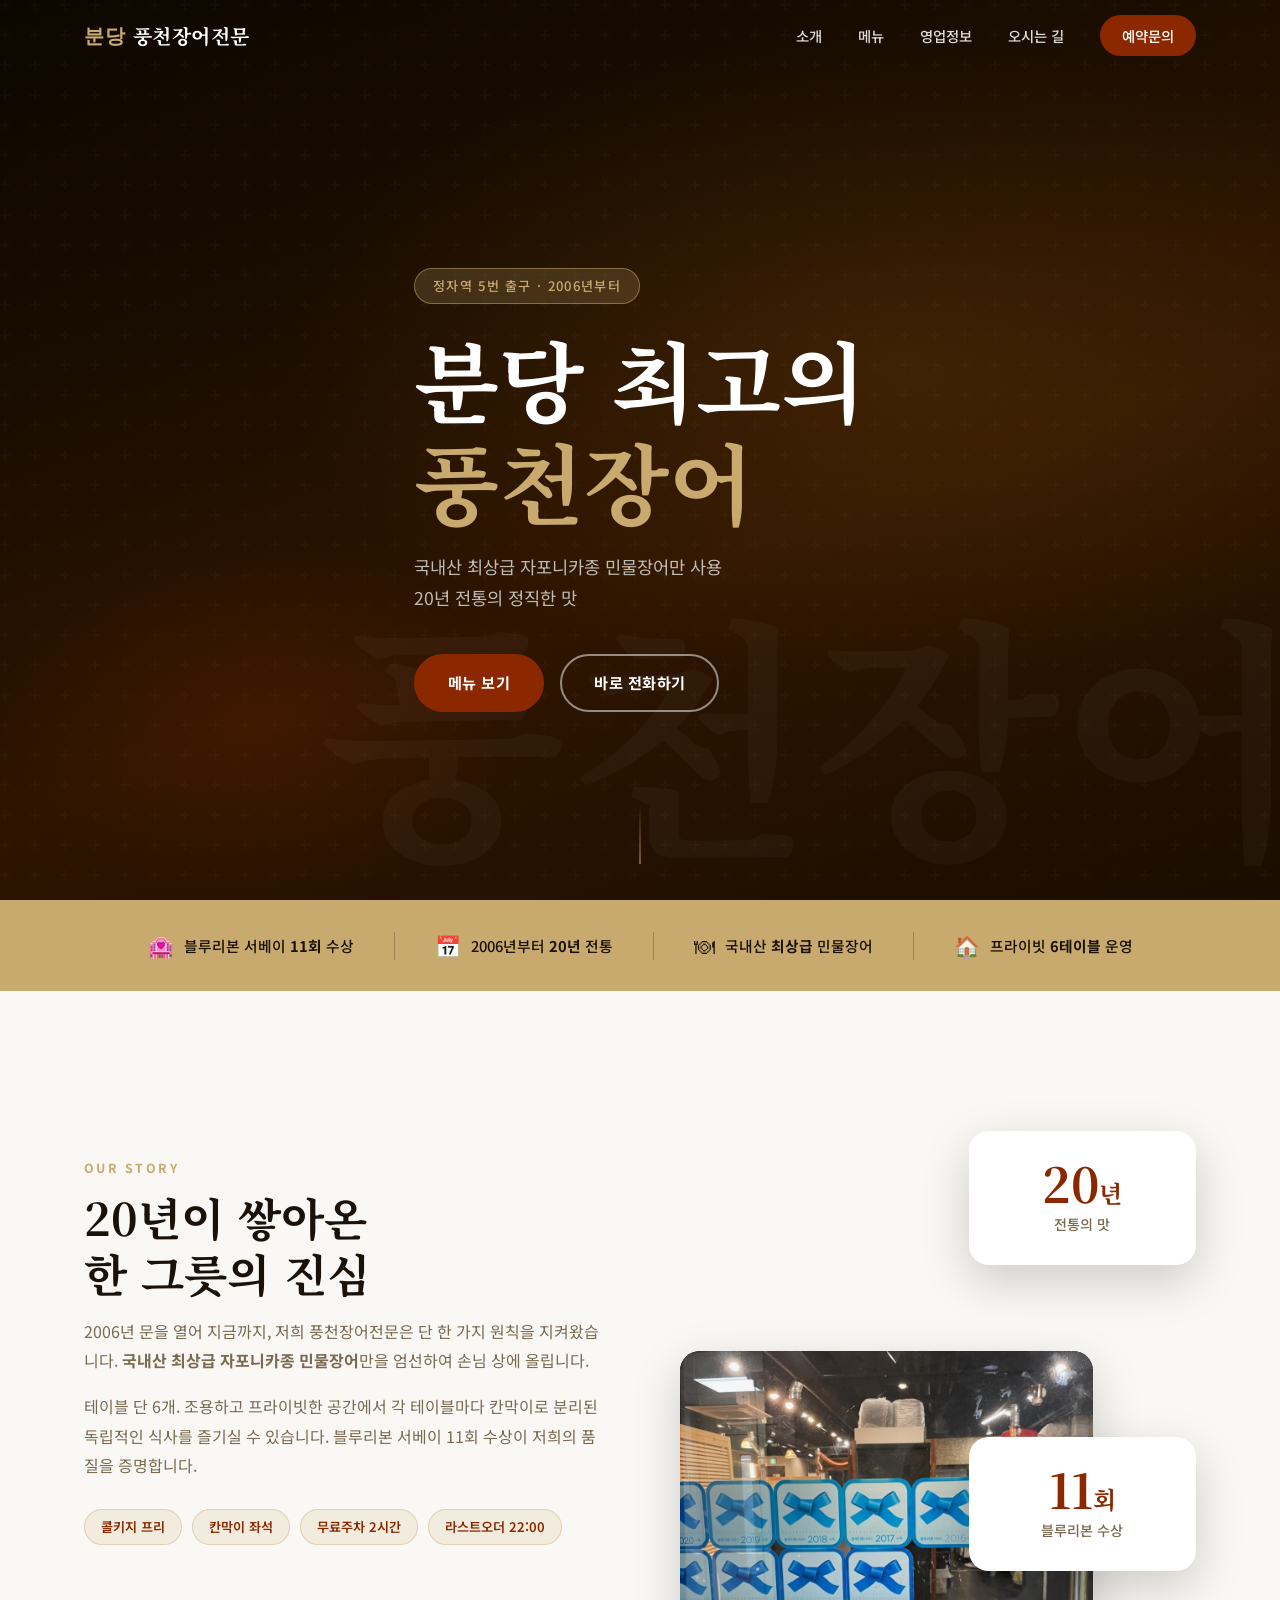
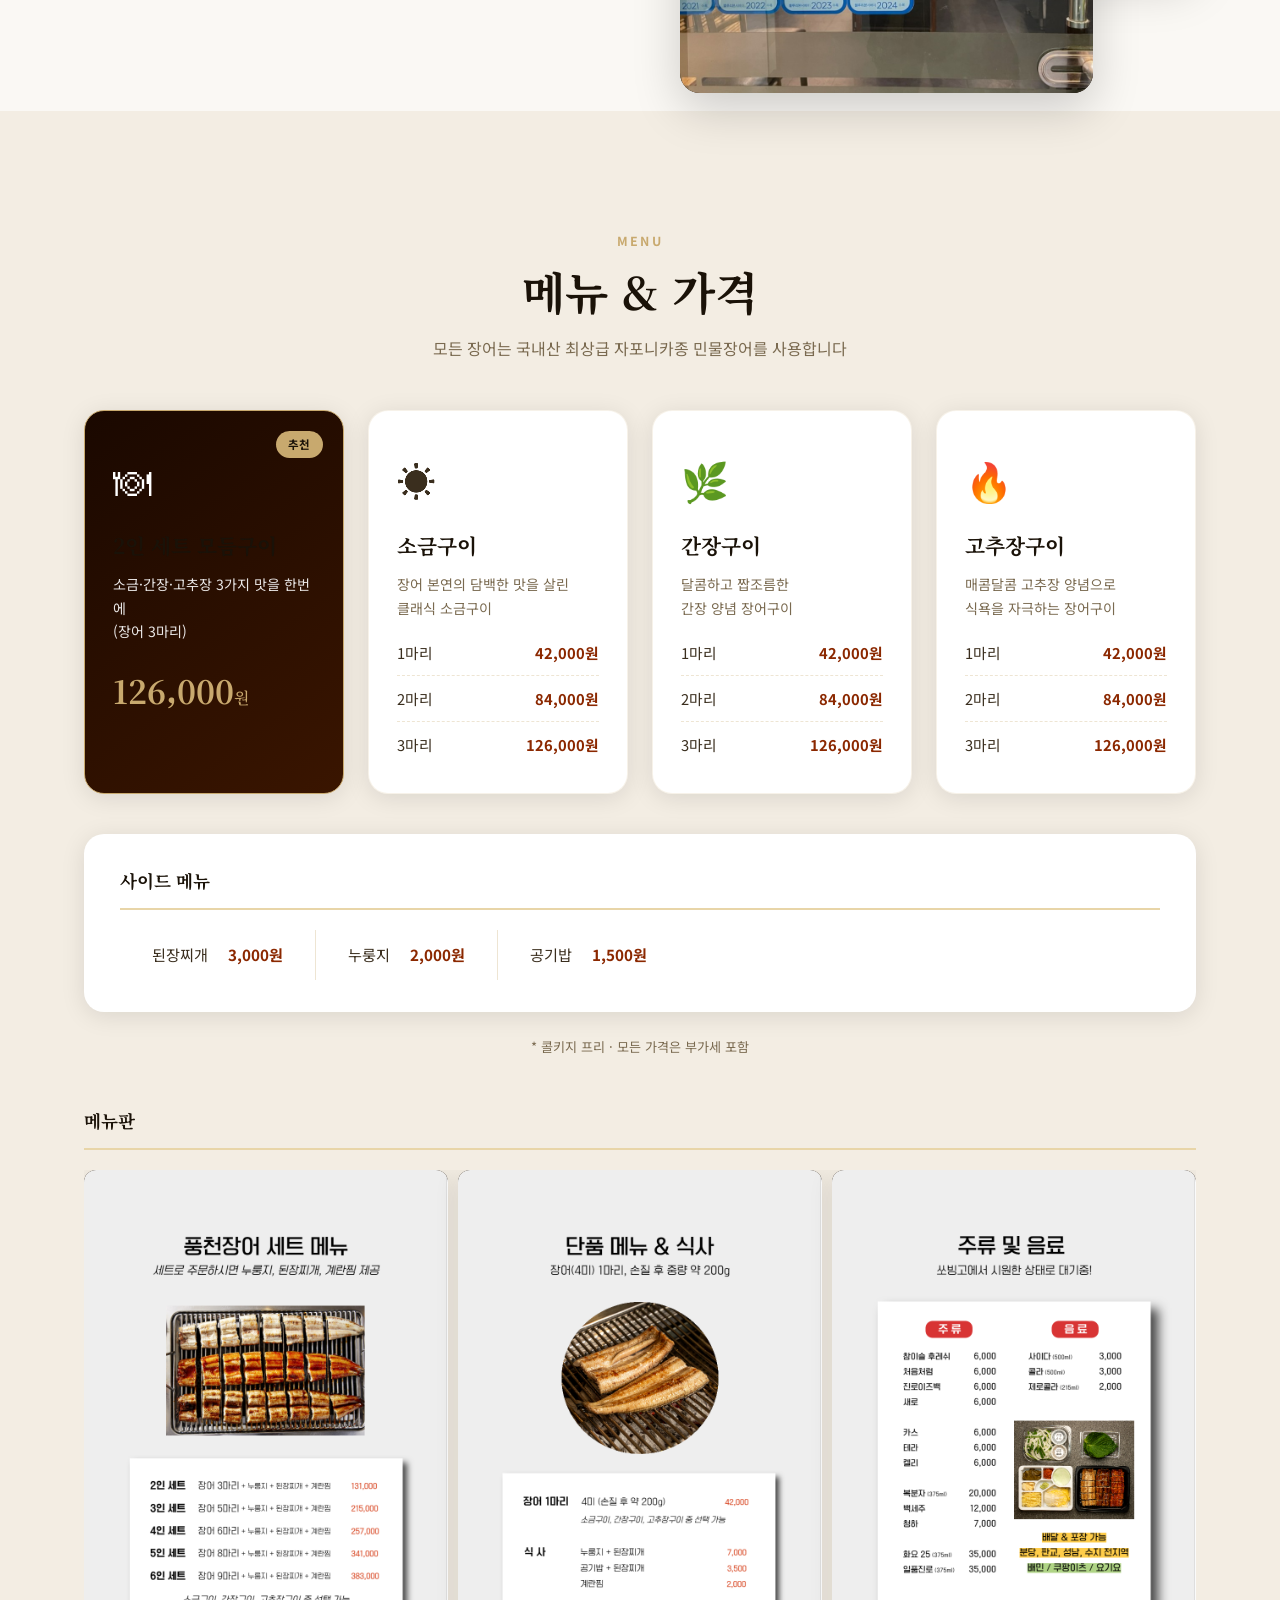
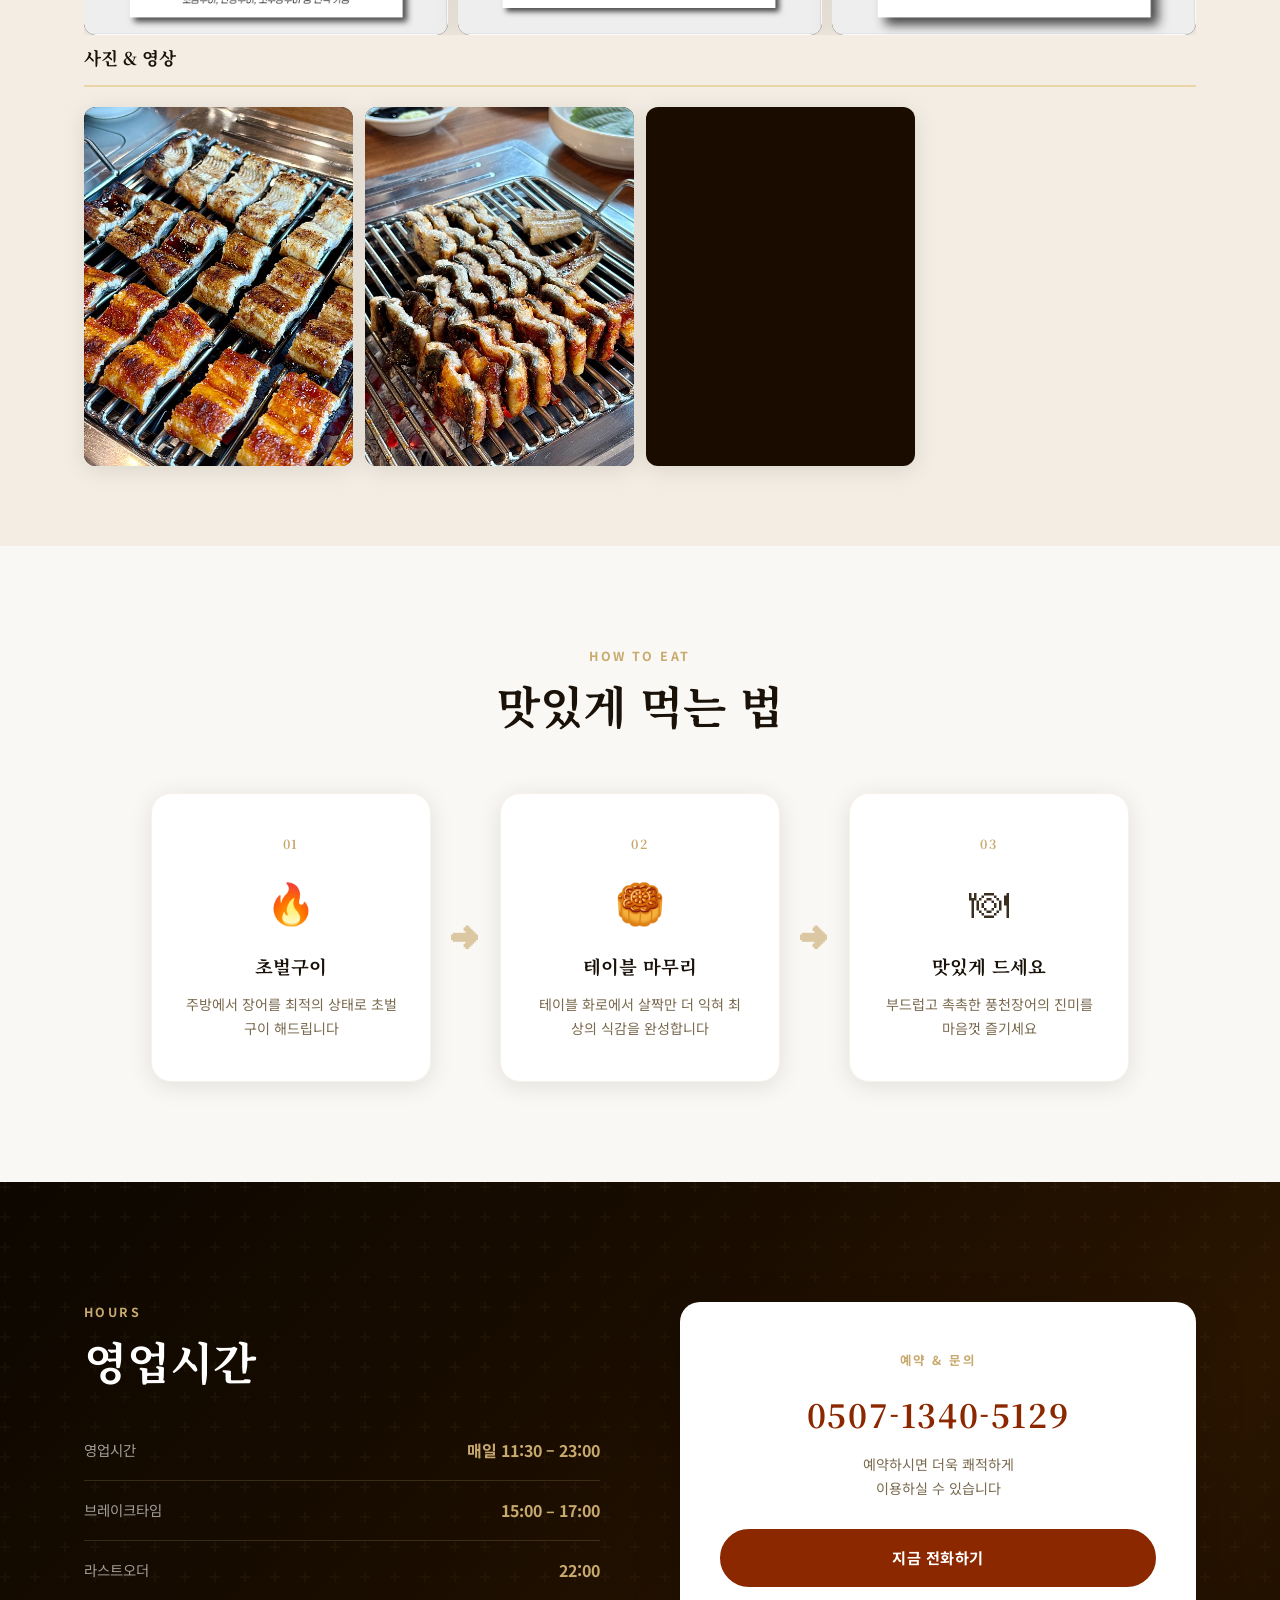
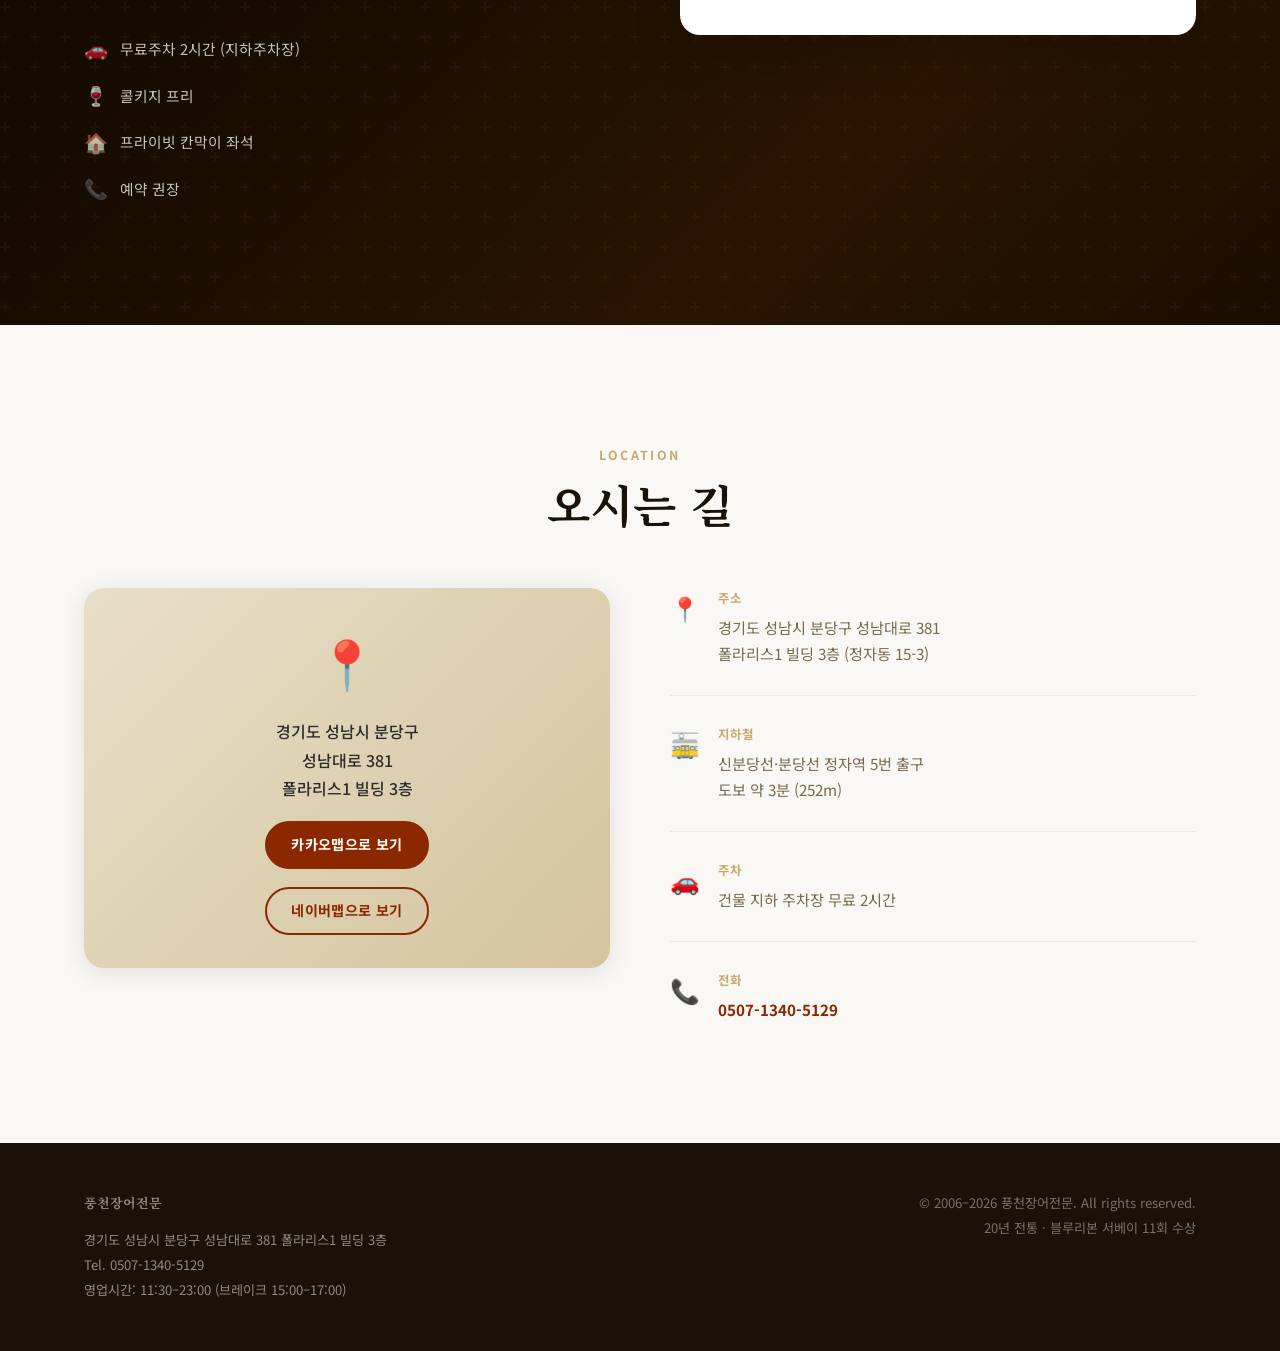
==== commit 611f15e2: "메뉴판 이미지 라이트박스 팝업 추가" ====
--- a/index.html
+++ b/index.html
@@ -184,13 +184,13 @@
         <h4 class="menu__gallery-title">메뉴판</h4>
         <div class="menu__board-grid">
           <div class="menu__board-item">
-            <img src="메뉴판 이미지1.png" alt="메뉴판 1" class="menu__board-img" />
+            <img src="메뉴판 이미지1.png" alt="메뉴판 1" class="menu__board-img" onclick="openLightbox(this.src)" />
           </div>
           <div class="menu__board-item">
-            <img src="메뉴판이미지2.png" alt="메뉴판 2" class="menu__board-img" />
+            <img src="메뉴판이미지2.png" alt="메뉴판 2" class="menu__board-img" onclick="openLightbox(this.src)" />
           </div>
           <div class="menu__board-item">
-            <img src="메뉴판이미지3.png" alt="메뉴판 3" class="menu__board-img" />
+            <img src="메뉴판이미지3.png" alt="메뉴판 3" class="menu__board-img" onclick="openLightbox(this.src)" />
           </div>
         </div>
       </div>
@@ -359,5 +359,11 @@
   </footer>
 
   <script src="main.js"></script>
+
+<div id="lightbox" class="lightbox" onclick="closeLightbox()">
+  <button class="lightbox__close" onclick="closeLightbox()">✕</button>
+  <img id="lightbox-img" class="lightbox__img" src="" alt="메뉴판 확대" onclick="event.stopPropagation()" />
+</div>
+
 </body>
 </html>
--- a/style.css
+++ b/style.css
@@ -544,16 +544,59 @@
 .menu__gallery {
   margin-top: 8px;
 }
+.lightbox {
+  display: none;
+  position: fixed;
+  inset: 0;
+  background: rgba(0,0,0,0.92);
+  z-index: 1000;
+  align-items: center;
+  justify-content: center;
+  cursor: zoom-out;
+}
+.lightbox.active { display: flex; }
+.lightbox__img {
+  max-width: 95vw;
+  max-height: 95vh;
+  object-fit: contain;
+  border-radius: 8px;
+  cursor: default;
+  box-shadow: 0 8px 40px rgba(0,0,0,0.6);
+}
+.lightbox__close {
+  position: absolute;
+  top: 16px;
+  right: 20px;
+  background: rgba(255,255,255,0.15);
+  border: none;
+  color: #fff;
+  font-size: 24px;
+  width: 40px;
+  height: 40px;
+  border-radius: 50%;
+  cursor: pointer;
+  line-height: 1;
+  display: flex;
+  align-items: center;
+  justify-content: center;
+}
+.lightbox__close:hover { background: rgba(255,255,255,0.3); }
+.menu__board-img { cursor: zoom-in; }
+
 .menu__board {
   margin-top: 32px;
 }
 .menu__board-grid {
-  display: grid;
-  grid-template-columns: repeat(3, 1fr);
-  gap: 14px;
+  display: flex;
+  flex-direction: row;
+  align-items: flex-start;
+  gap: 10px;
   margin-top: 16px;
+  overflow-x: auto;
 }
 .menu__board-item {
+  flex: 1;
+  min-width: 0;
   border-radius: var(--radius);
   overflow: hidden;
   box-shadow: var(--shadow);
@@ -566,7 +609,7 @@
   transition: transform 0.35s ease;
 }
 .menu__board-item:hover .menu__board-img {
-  transform: scale(1.03);
+  transform: scale(1.05);
 }
 .menu__board-link {
   display: block;
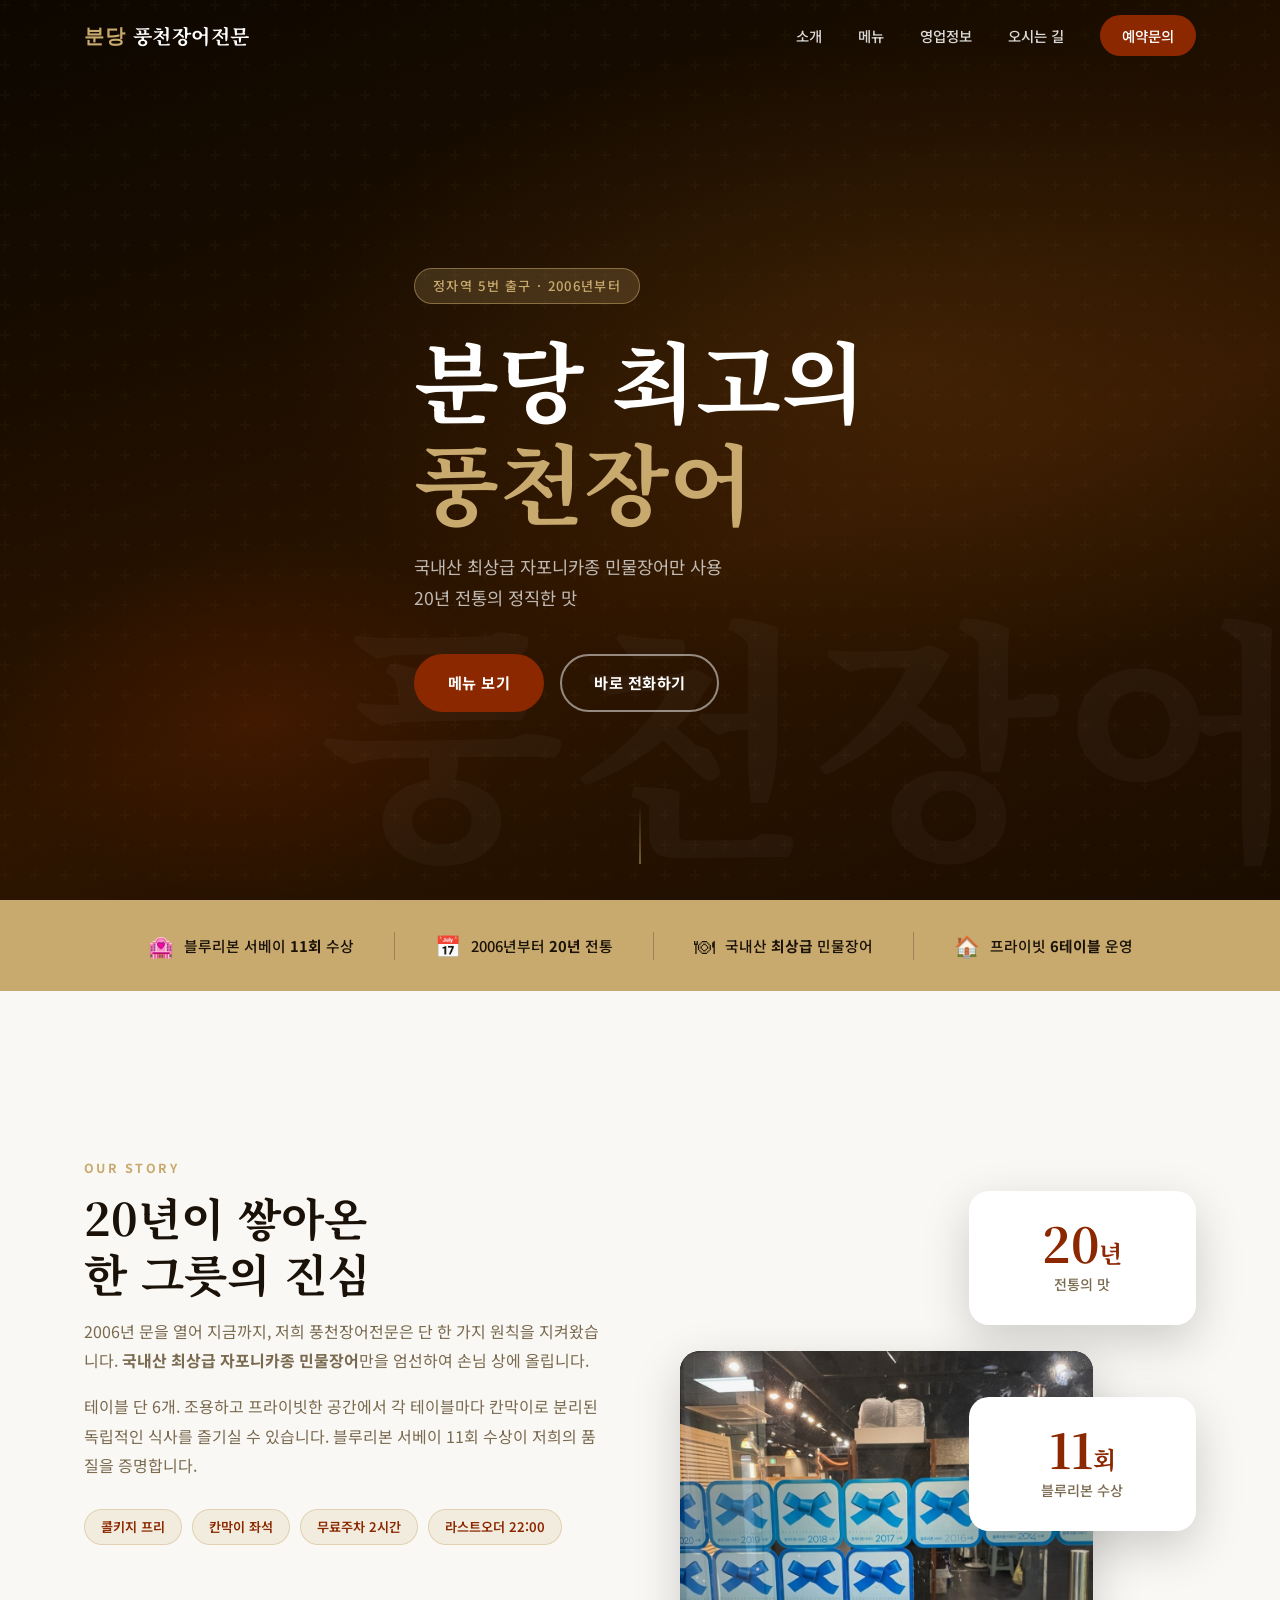
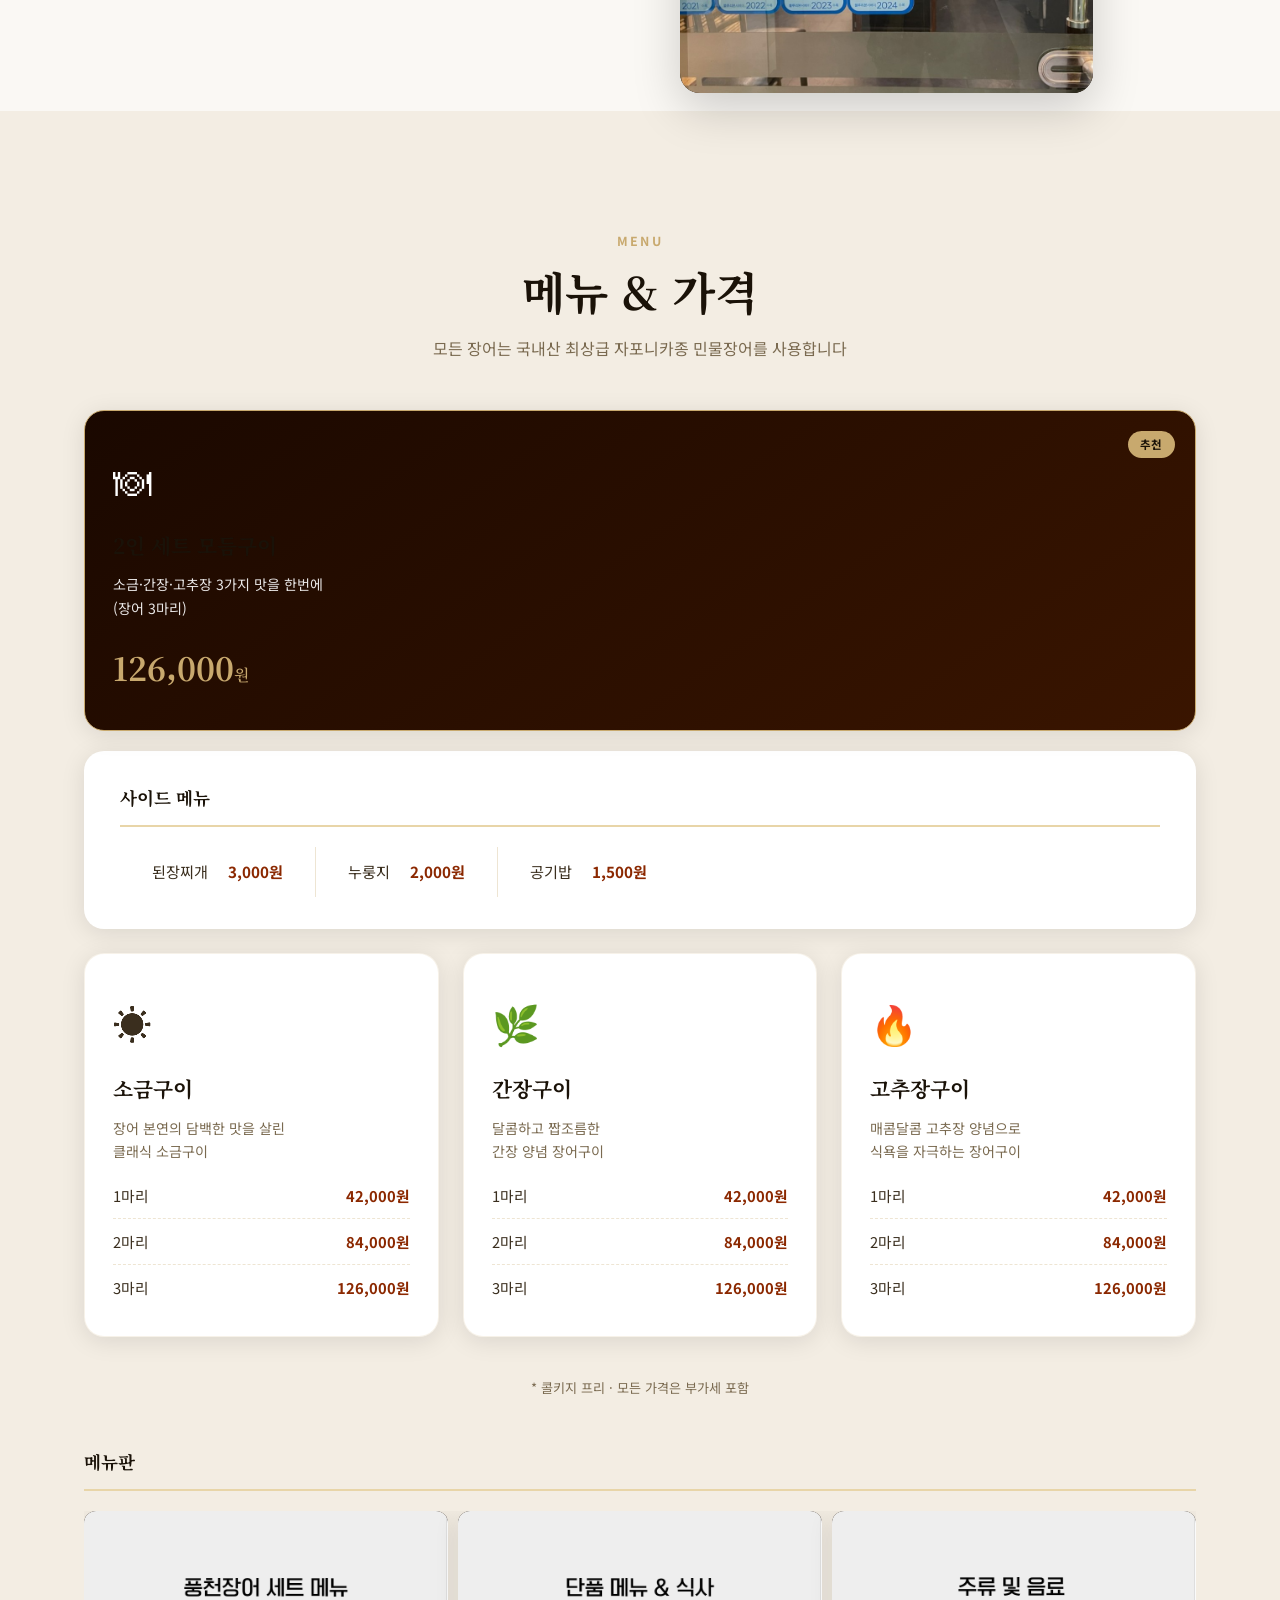
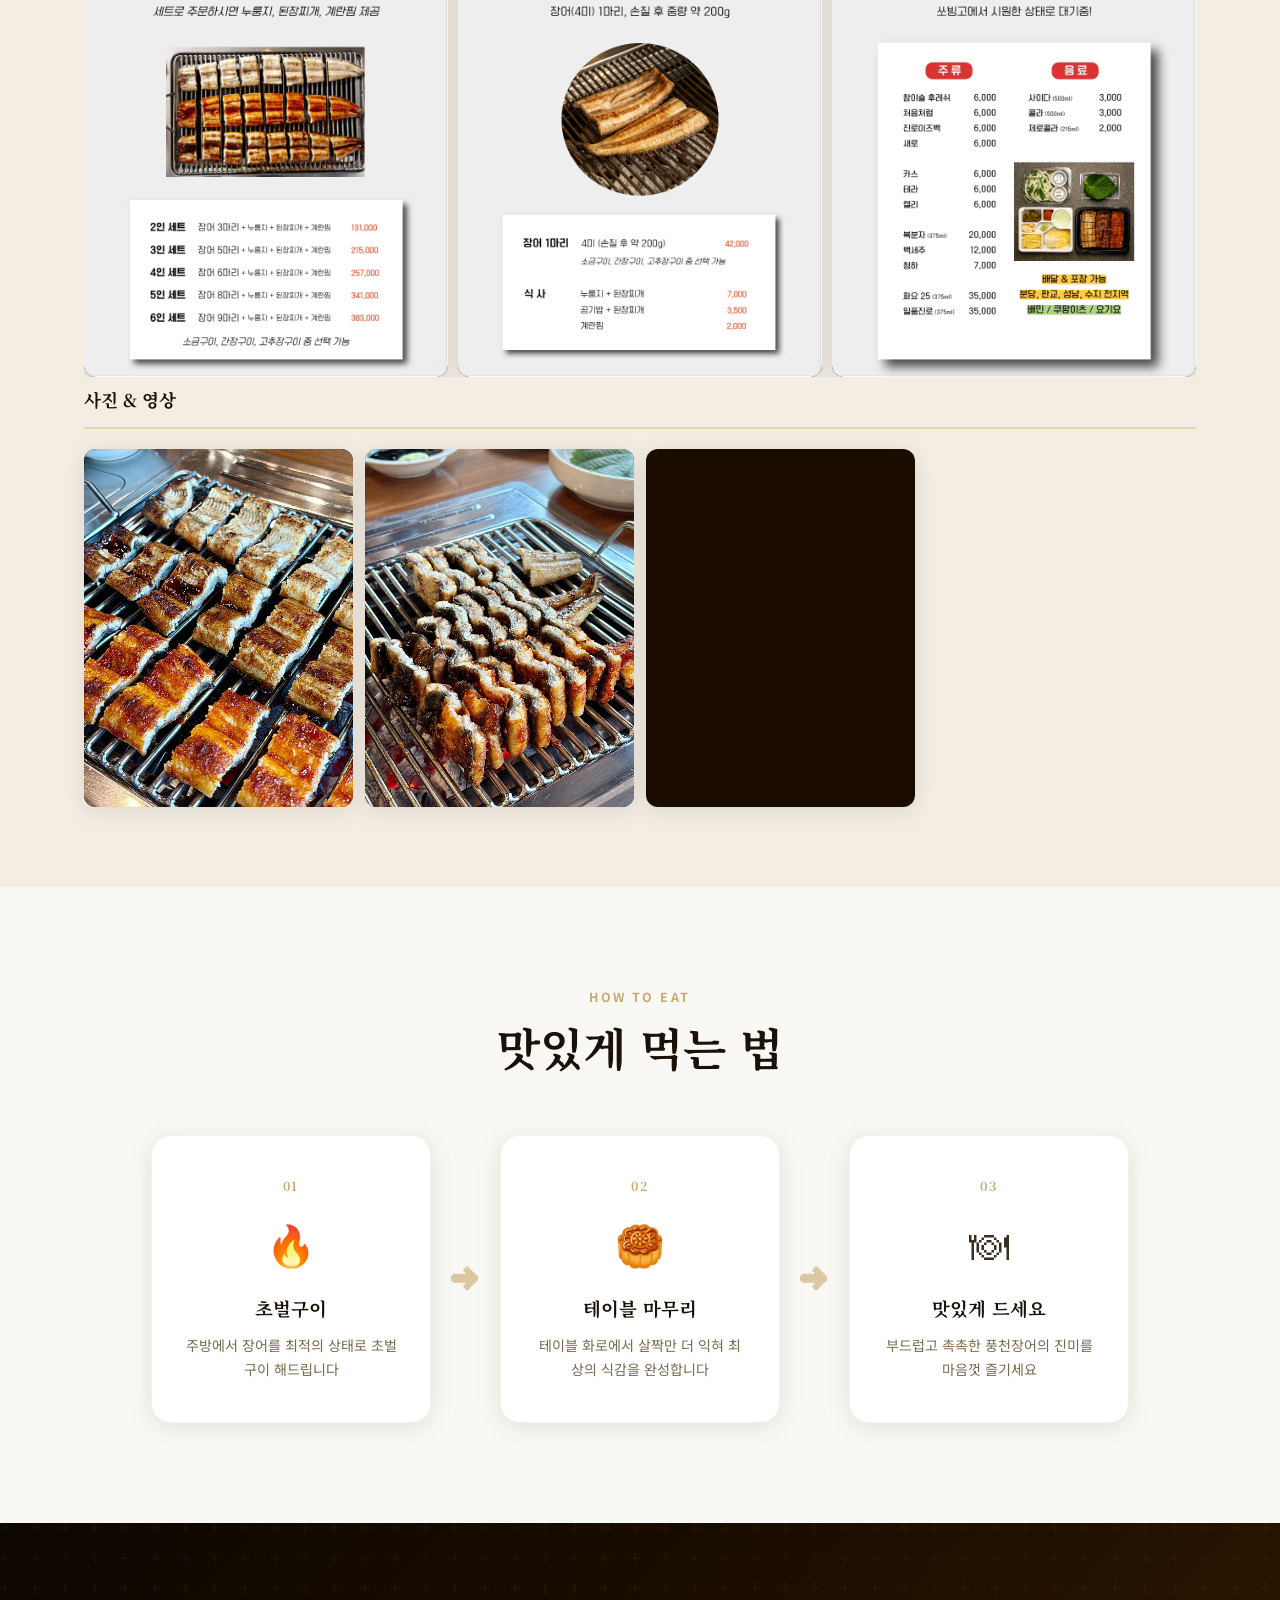
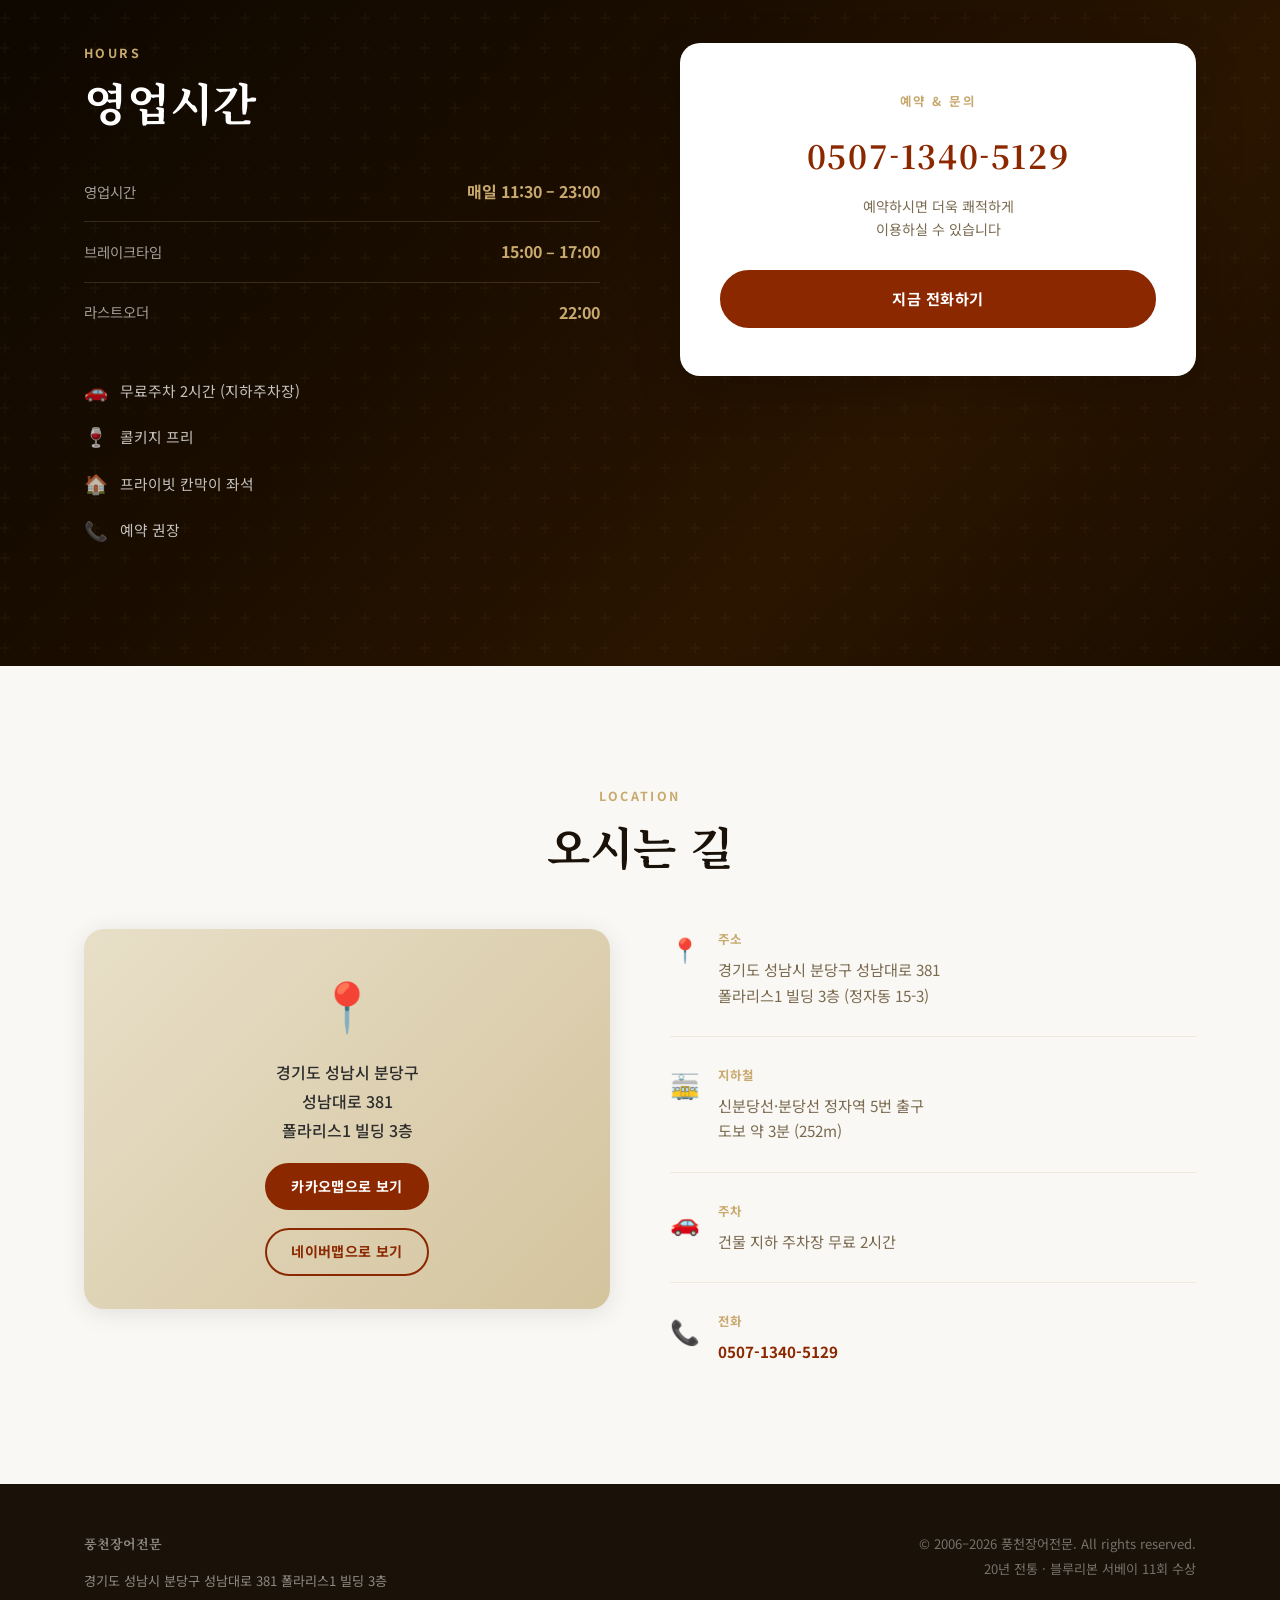
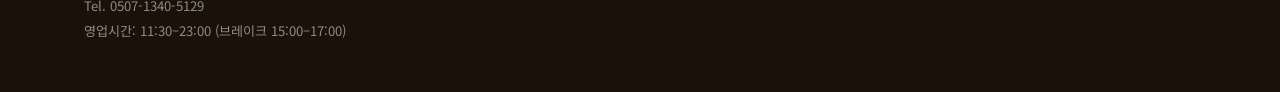
==== commit e7801e90: "모바일 메뉴 2줄 레이아웃: 사이드메뉴 1줄 + 구이 3개 1줄" ====
--- a/index.html
+++ b/index.html
@@ -118,16 +118,26 @@
       <h2 class="section__title">메뉴 &amp; 가격</h2>
       <p class="section__desc">모든 장어는 국내산 최상급 자포니카종 민물장어를 사용합니다</p>
 
+      <!-- 세트 메뉴 -->
+      <div class="menu__card menu__card--featured">
+        <div class="menu__card-badge">추천</div>
+        <div class="menu__card-icon">&#127869;</div>
+        <h3>2인 세트 모듬구이</h3>
+        <p class="menu__card-desc">소금·간장·고추장 3가지 맛을 한번에<br />(장어 3마리)</p>
+        <p class="menu__card-price">126,000<span>원</span></p>
+      </div>
+
+      <!-- 사이드 메뉴 -->
+      <div class="menu__side">
+        <h4 class="menu__side-title">사이드 메뉴</h4>
+        <div class="menu__side-grid">
+          <div class="side-item"><span>된장찌개</span><span>3,000원</span></div>
+          <div class="side-item"><span>누룽지</span><span>2,000원</span></div>
+          <div class="side-item"><span>공기밥</span><span>1,500원</span></div>
+        </div>
+      </div>
+
       <div class="menu__grid">
-
-        <!-- 세트 메뉴 -->
-        <div class="menu__card menu__card--featured">
-          <div class="menu__card-badge">추천</div>
-          <div class="menu__card-icon">&#127869;</div>
-          <h3>2인 세트 모듬구이</h3>
-          <p class="menu__card-desc">소금·간장·고추장 3가지 맛을 한번에<br />(장어 3마리)</p>
-          <p class="menu__card-price">126,000<span>원</span></p>
-        </div>
 
         <!-- 소금구이 -->
         <div class="menu__card">
@@ -165,16 +175,6 @@
           </div>
         </div>
 
-      </div>
-
-      <!-- 사이드 메뉴 -->
-      <div class="menu__side">
-        <h4 class="menu__side-title">사이드 메뉴</h4>
-        <div class="menu__side-grid">
-          <div class="side-item"><span>된장찌개</span><span>3,000원</span></div>
-          <div class="side-item"><span>누룽지</span><span>2,000원</span></div>
-          <div class="side-item"><span>공기밥</span><span>1,500원</span></div>
-        </div>
       </div>
 
       <p class="menu__note">* 콜키지 프리 · 모든 가격은 부가세 포함</p>
--- a/style.css
+++ b/style.css
@@ -400,8 +400,8 @@
   text-align: center;
   background: var(--clr-white);
 }
-.about__card--top { top: 20px; }
-.about__card--bot { bottom: 20px; }
+.about__card--top { top: 80px; }
+.about__card--bot { bottom: 60px; }
 .stat-num {
   font-family: var(--ff-serif);
   font-size: 3rem;
@@ -452,6 +452,8 @@
   background: linear-gradient(145deg, #1a0800, #3a1500);
   color: var(--clr-white);
   border-color: var(--clr-gold);
+  width: 100%;
+  margin-bottom: 20px;
 }
 .menu__card--featured h3,
 .menu__card--featured .menu__card-desc { color: rgba(255,255,255,0.9); }
@@ -978,15 +980,18 @@
   .location__inner { grid-template-columns: 1fr; gap: 48px; }
   .about__visual { height: 320px; }
   .about__card--main { width: 75%; height: 260px; }
+  .about__card--sm { padding: 16px 12px; }
+  .about__card--top { top: 30px; }
+  .about__card--bot { bottom: 30px; }
   .ribbon__item { padding: 6px 20px; }
   .ribbon__divider { display: none; }
   .footer__inner { flex-direction: column; }
   .footer__copy { text-align: left; }
   .howto__steps { flex-direction: column; align-items: center; }
   .step__arrow { transform: rotate(90deg); }
-  .menu__side-grid { flex-direction: column; }
-  .side-item { border-right: none; border-bottom: 1px solid rgba(200,169,110,0.3); padding: 12px 0; }
-  .side-item:last-child { border-bottom: none; }
+  .menu__side-grid { flex-direction: row; }
+  .side-item { border-right: 1px solid rgba(200,169,110,0.3); border-bottom: none; padding: 8px 14px; }
+  .side-item:last-child { border-right: none; }
 }
 
 @media (max-width: 600px) {
@@ -994,7 +999,26 @@
   .btn { width: 100%; justify-content: center; }
   .section__title { font-size: 1.8rem; }
   .cta-card { padding: 32px 24px; }
-  .map-placeholder { height: 280px; }
+  .map-placeholder { height: auto; padding: 28px 20px; }
+
+  /* 메뉴 카드 — 추천 1줄 + 사이드 1줄 + 구이 3개 가로 한 줄 */
+  .menu__grid {
+    grid-template-columns: repeat(3, 1fr);
+    gap: 8px;
+  }
+  .menu__card {
+    padding: 14px 8px;
+    display: flex;
+    flex-direction: column;
+  }
+  .menu__card-icon { font-size: 1.3rem; margin-bottom: 4px; }
+  .menu__card h3 { font-size: 0.78rem; margin-bottom: 8px; }
+  .menu__side { padding: 12px 14px; width: 100%; box-sizing: border-box; }
+  .menu__side-grid { flex-direction: row; }
+  .menu__side-title { font-size: 0.85rem; margin-bottom: 10px; padding-bottom: 8px; }
+  .side-item { font-size: 0.78rem; padding: 6px 10px; gap: 6px; flex: 1; justify-content: center; }
+  .menu__card-desc { font-size: 0.72rem; margin-bottom: 10px; flex: 1; }
+  .price-row { font-size: 0.7rem; padding: 4px 0; }
 }
 
 /* ============================================================
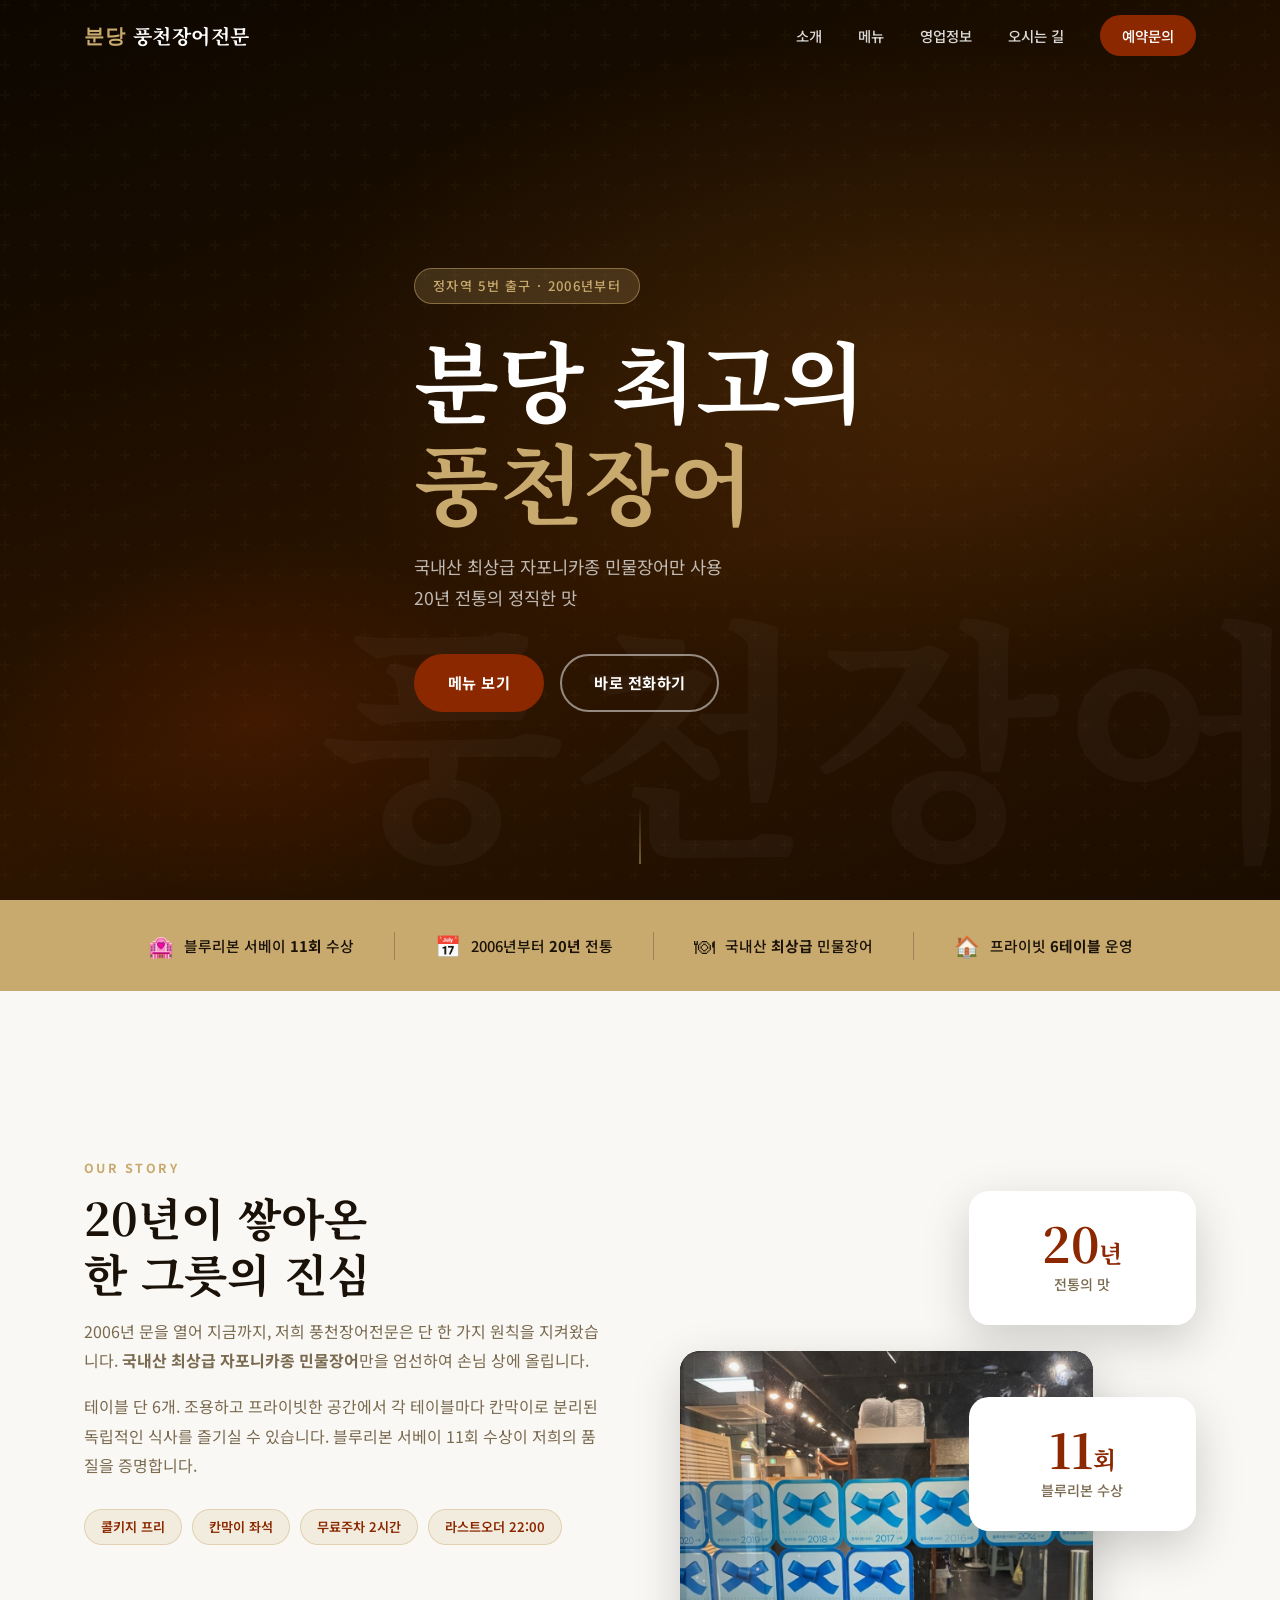
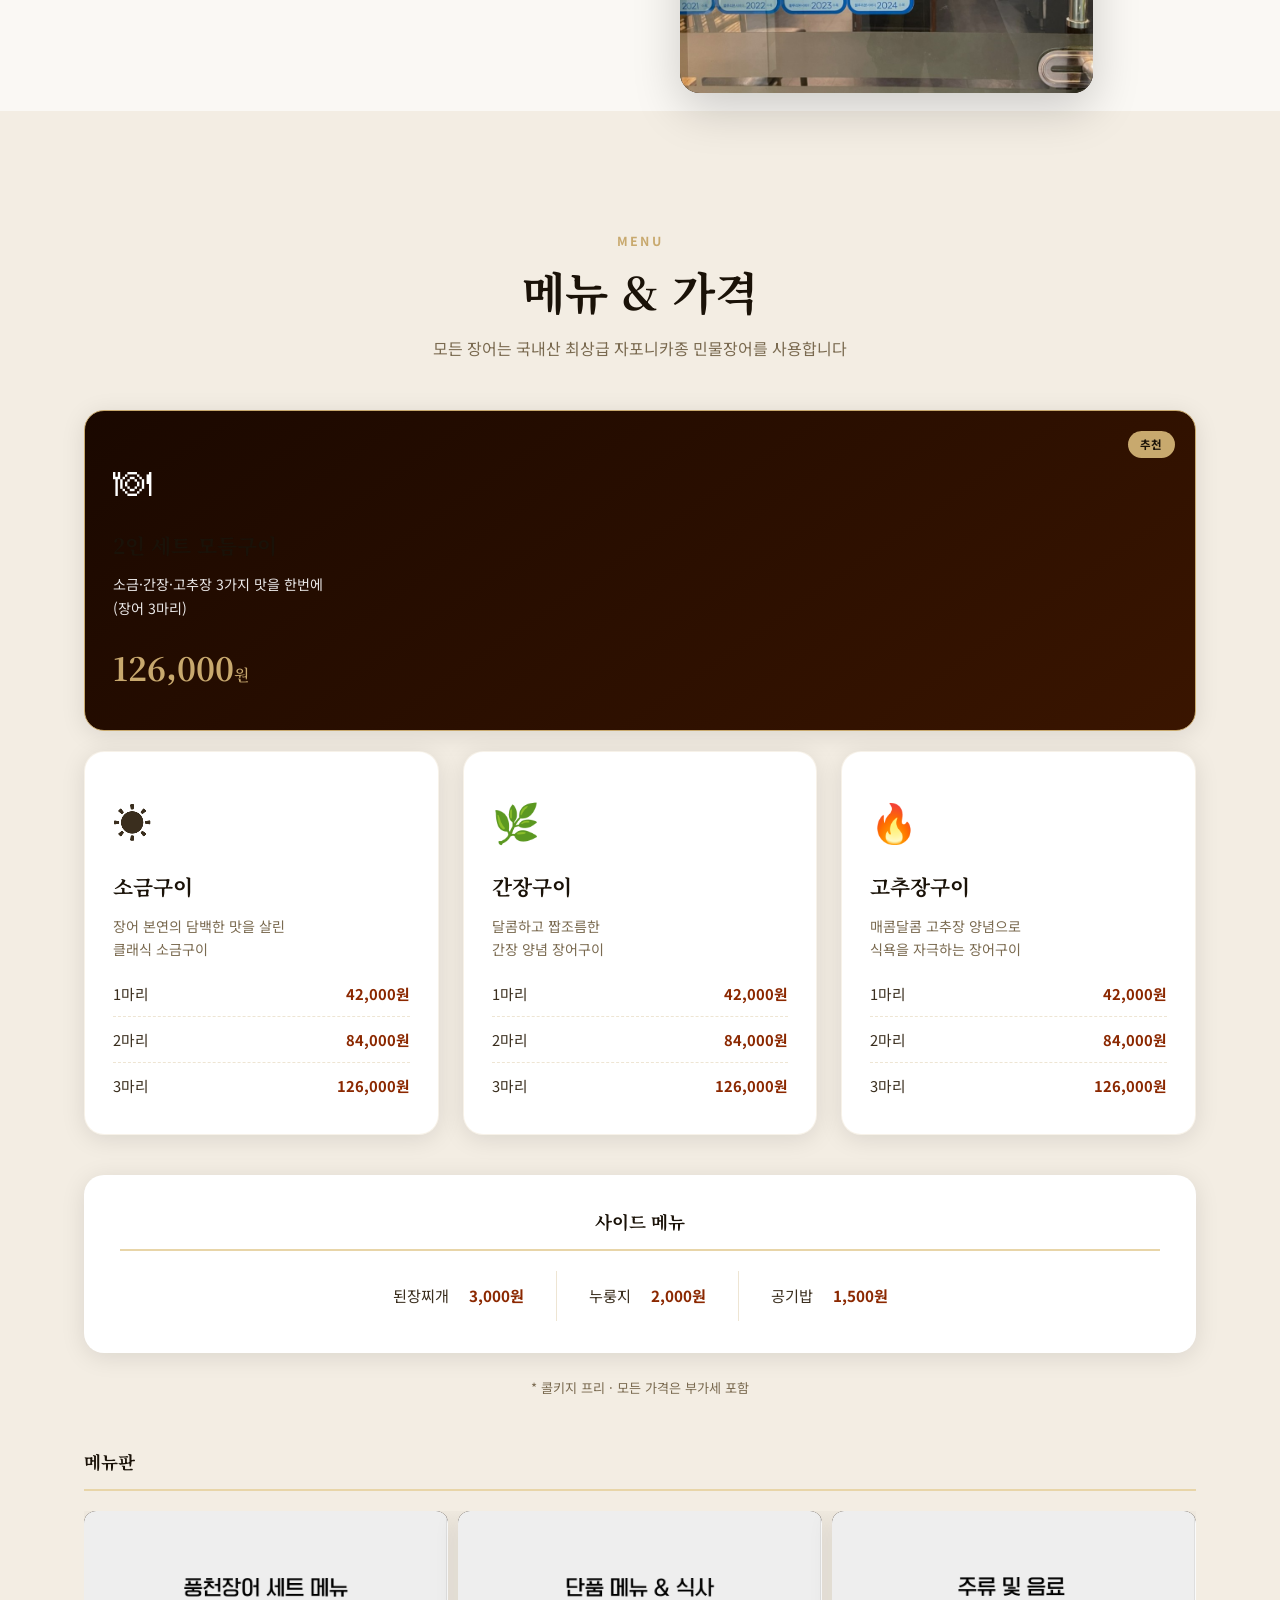
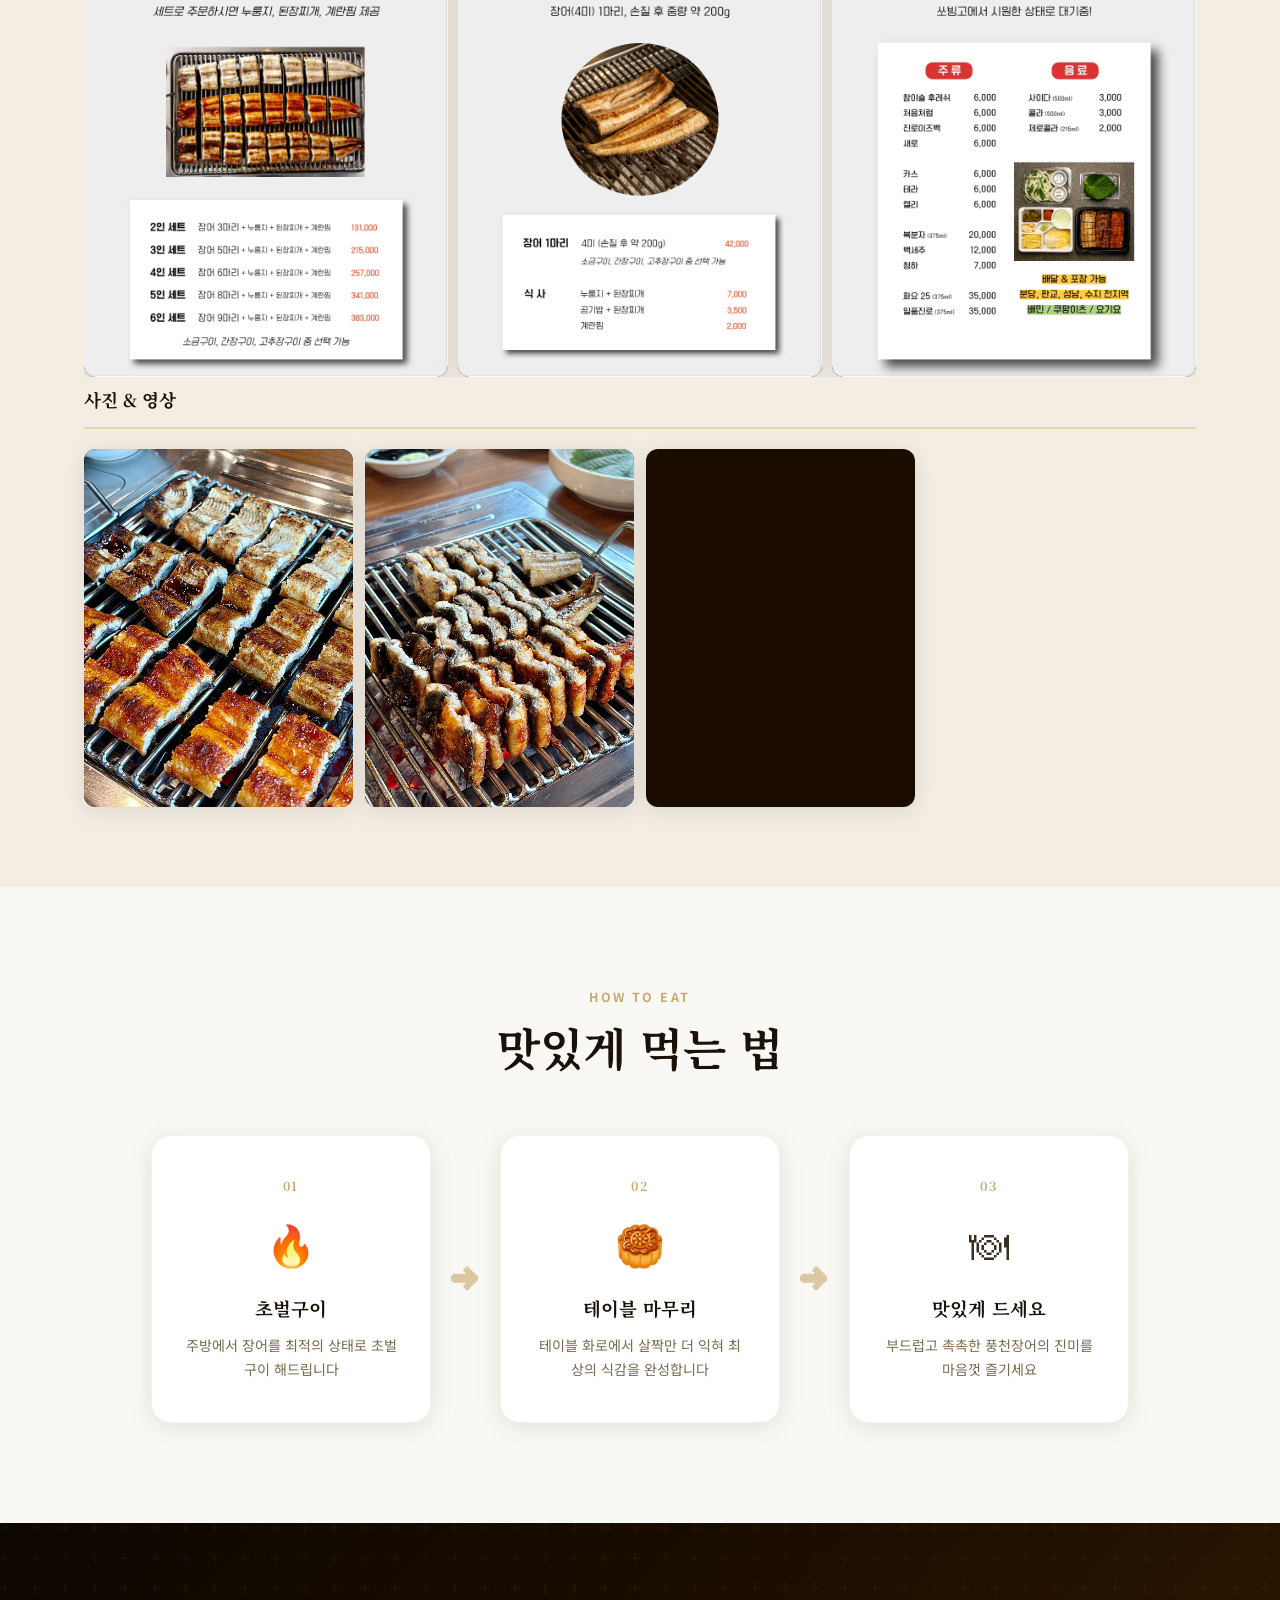
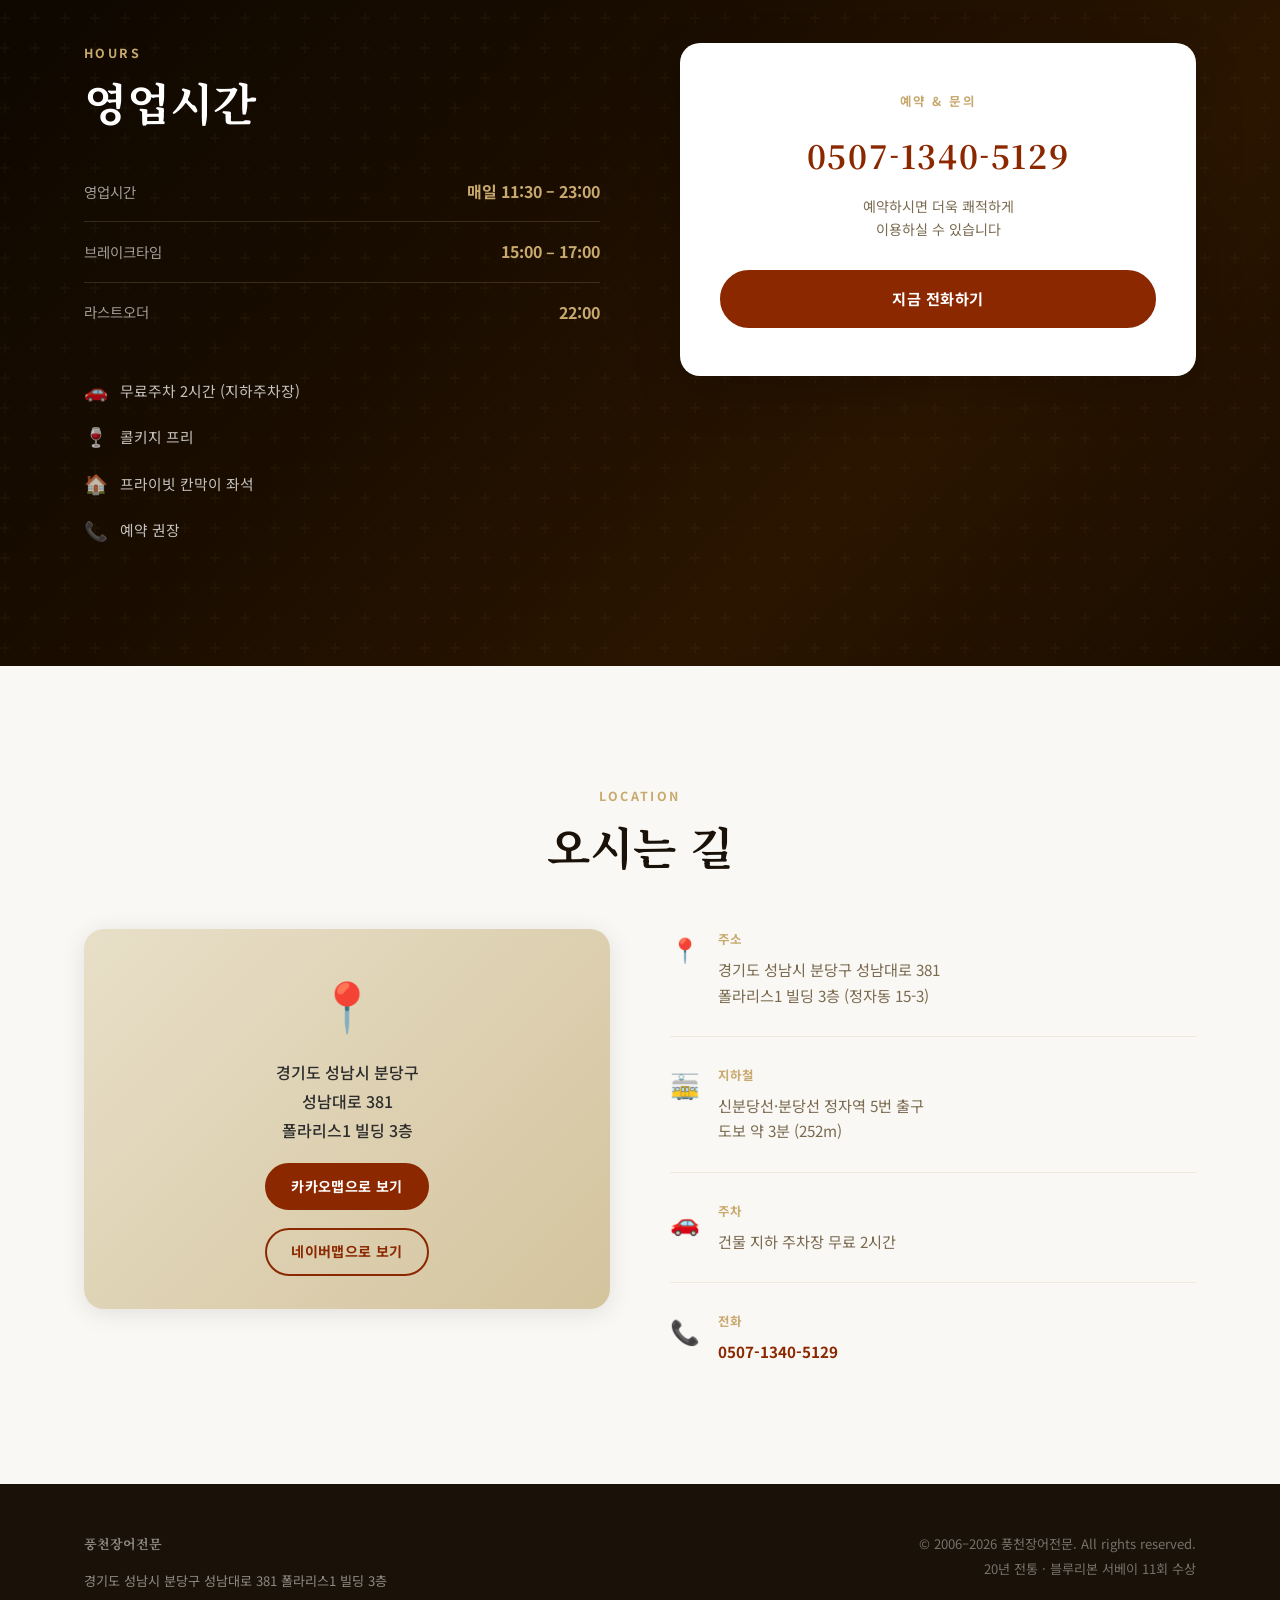
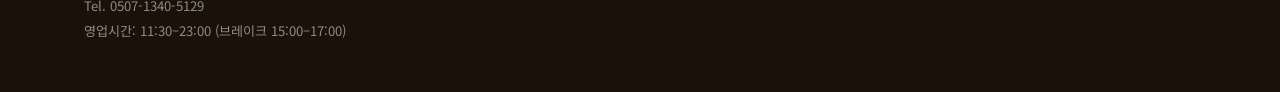
==== commit dc903af5: "메뉴 순서 변경(구이2줄→사이드3줄) + 모바일 사이드 이름/가격 세로 배열" ====
--- a/index.html
+++ b/index.html
@@ -127,16 +127,6 @@
         <p class="menu__card-price">126,000<span>원</span></p>
       </div>
 
-      <!-- 사이드 메뉴 -->
-      <div class="menu__side">
-        <h4 class="menu__side-title">사이드 메뉴</h4>
-        <div class="menu__side-grid">
-          <div class="side-item"><span>된장찌개</span><span>3,000원</span></div>
-          <div class="side-item"><span>누룽지</span><span>2,000원</span></div>
-          <div class="side-item"><span>공기밥</span><span>1,500원</span></div>
-        </div>
-      </div>
-
       <div class="menu__grid">
 
         <!-- 소금구이 -->
@@ -175,6 +165,16 @@
           </div>
         </div>
 
+      </div>
+
+      <!-- 사이드 메뉴 -->
+      <div class="menu__side">
+        <h4 class="menu__side-title">사이드 메뉴</h4>
+        <div class="menu__side-grid">
+          <div class="side-item"><span class="side-name">된장찌개</span><span class="side-price">3,000원</span></div>
+          <div class="side-item"><span class="side-name">누룽지</span><span class="side-price">2,000원</span></div>
+          <div class="side-item"><span class="side-name">공기밥</span><span class="side-price">1,500원</span></div>
+        </div>
       </div>
 
       <p class="menu__note">* 콜키지 프리 · 모든 가격은 부가세 포함</p>
--- a/style.css
+++ b/style.css
@@ -510,6 +510,7 @@
   padding: 32px 36px;
   box-shadow: var(--shadow);
   margin-bottom: 24px;
+  text-align: center;
 }
 .menu__side-title {
   font-family: var(--ff-serif);
@@ -524,10 +525,12 @@
   display: flex;
   gap: 0;
   flex-wrap: wrap;
+  justify-content: center;
 }
 .side-item {
   display: flex;
   align-items: center;
+  justify-content: center;
   gap: 12px;
   padding: 12px 32px;
   border-right: 1px solid rgba(200,169,110,0.3);
@@ -1016,7 +1019,9 @@
   .menu__side { padding: 12px 14px; width: 100%; box-sizing: border-box; }
   .menu__side-grid { flex-direction: row; }
   .menu__side-title { font-size: 0.85rem; margin-bottom: 10px; padding-bottom: 8px; }
-  .side-item { font-size: 0.78rem; padding: 6px 10px; gap: 6px; flex: 1; justify-content: center; }
+  .side-item { font-size: 0.78rem; padding: 6px 10px; gap: 4px; flex: 1; justify-content: center; flex-direction: column; align-items: center; }
+  .side-name { font-weight: 600; }
+  .side-price { color: var(--clr-primary); font-weight: 700; font-size: 0.72rem; }
   .menu__card-desc { font-size: 0.72rem; margin-bottom: 10px; flex: 1; }
   .price-row { font-size: 0.7rem; padding: 4px 0; }
 }
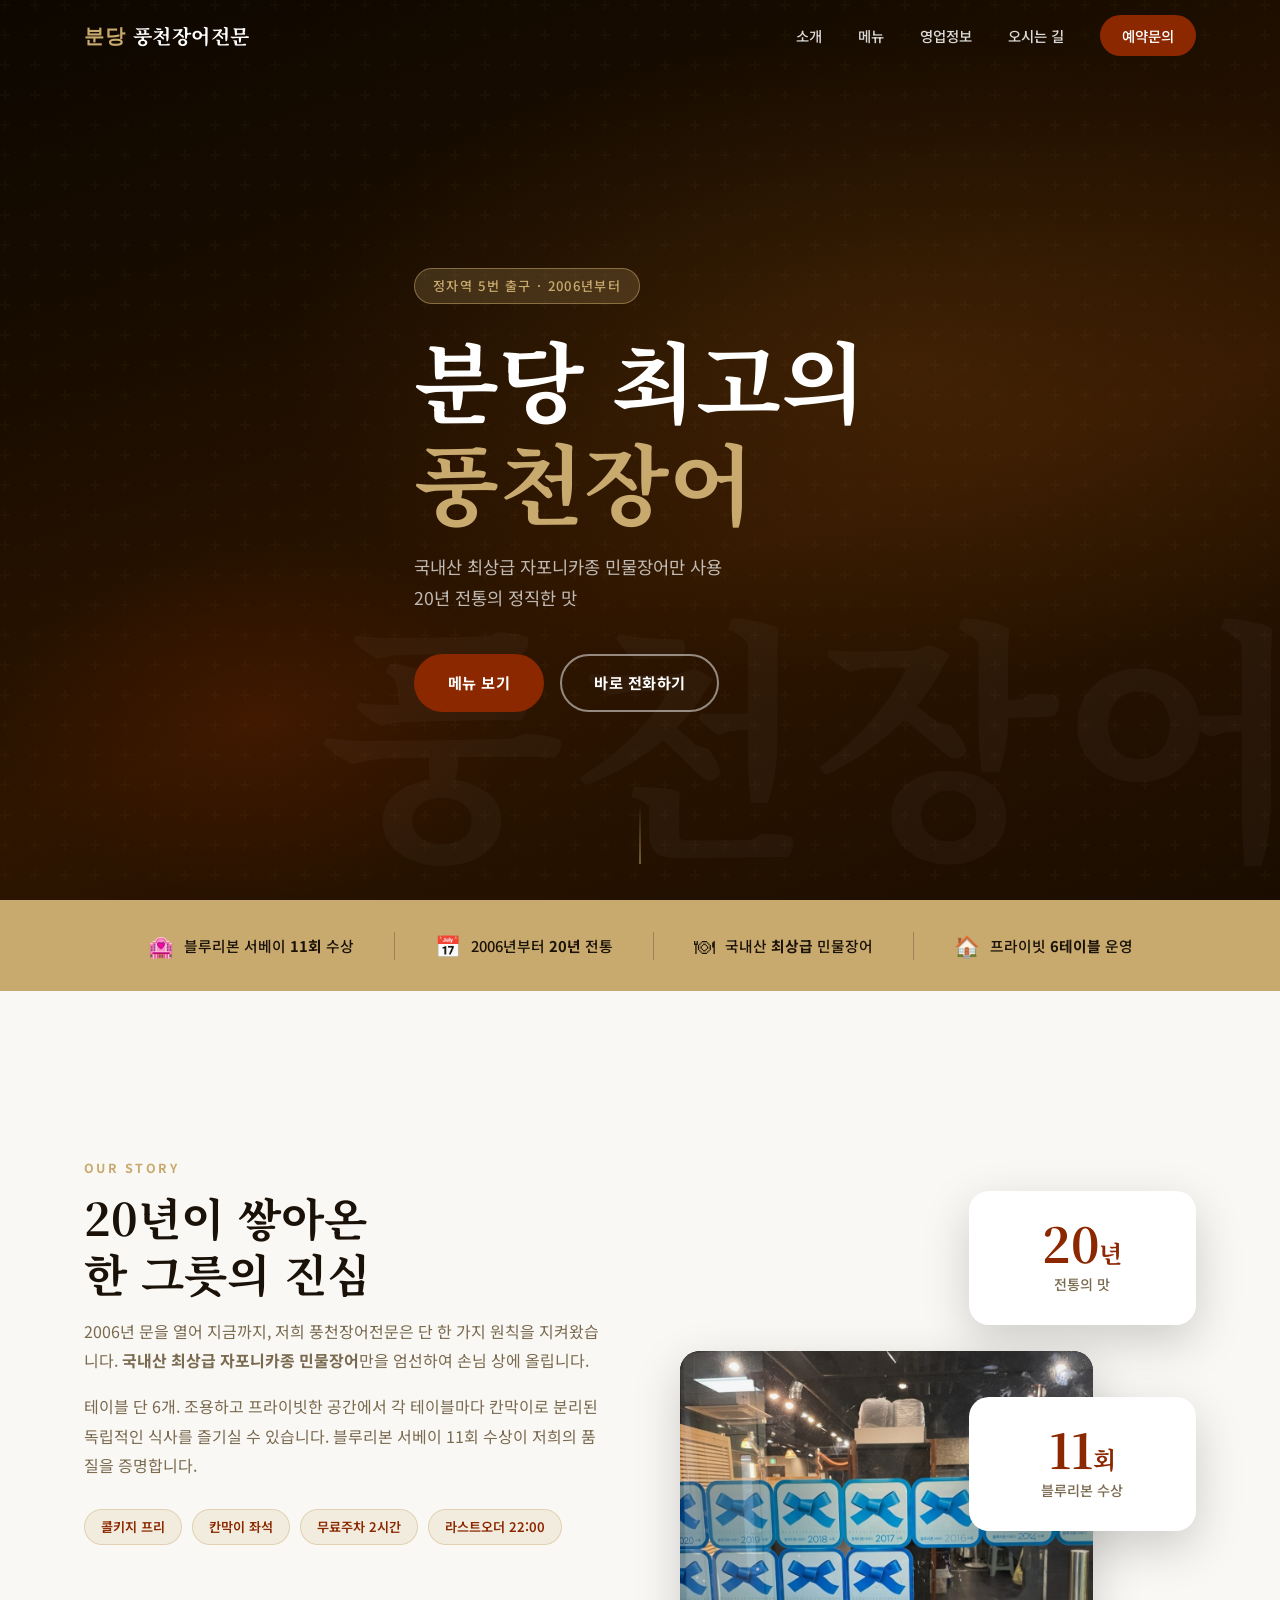
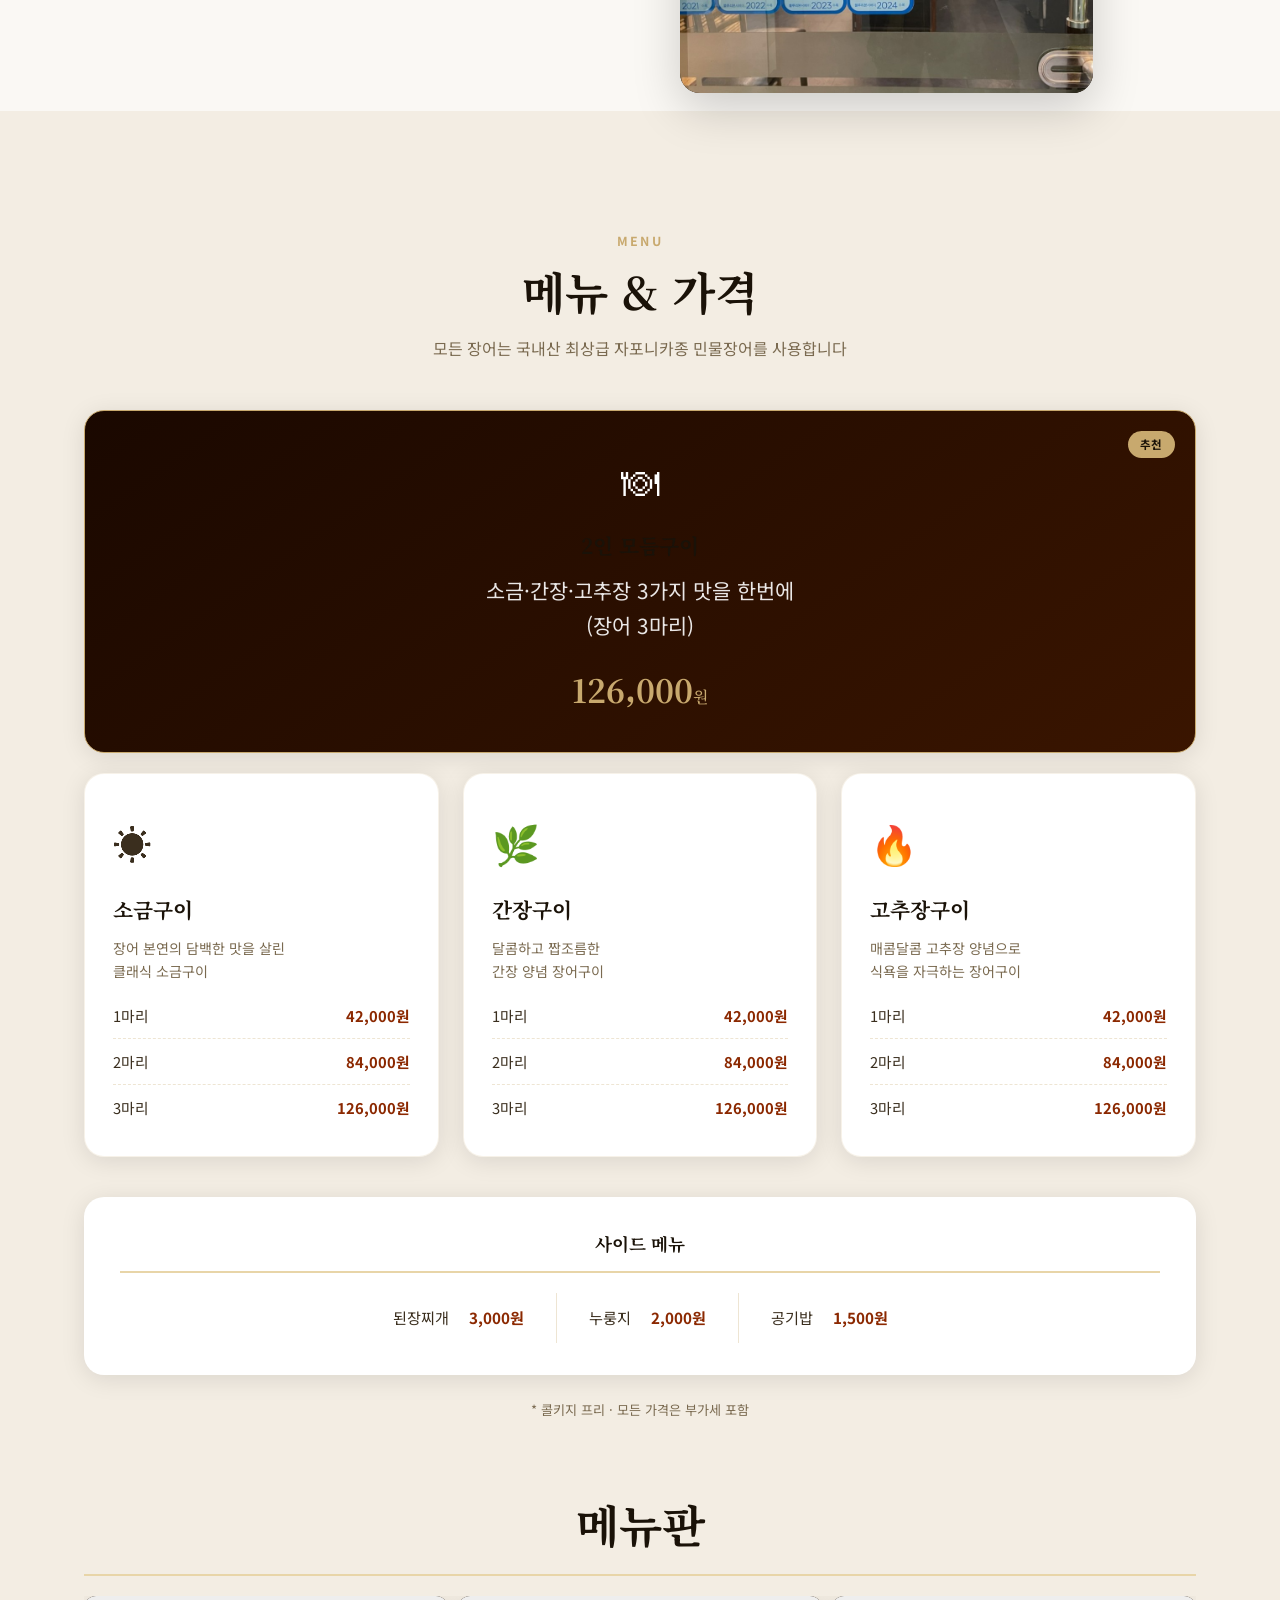
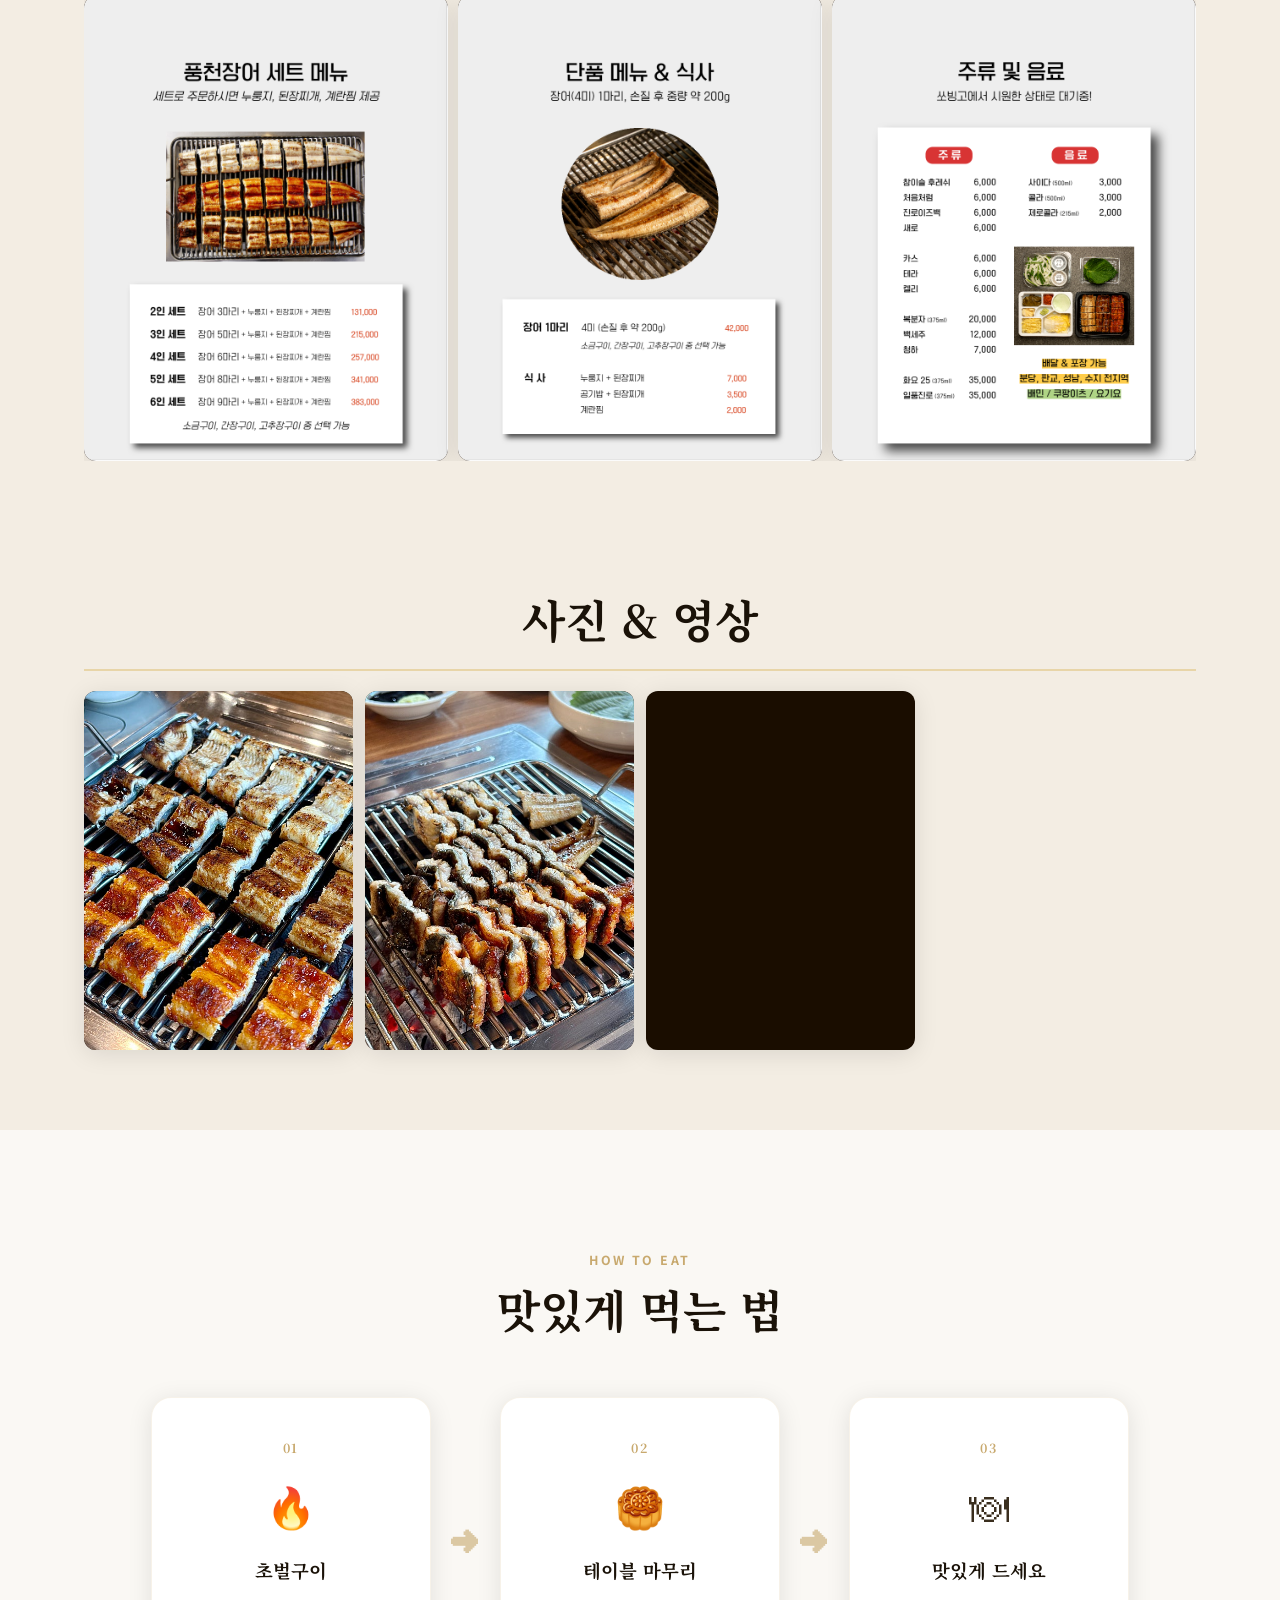
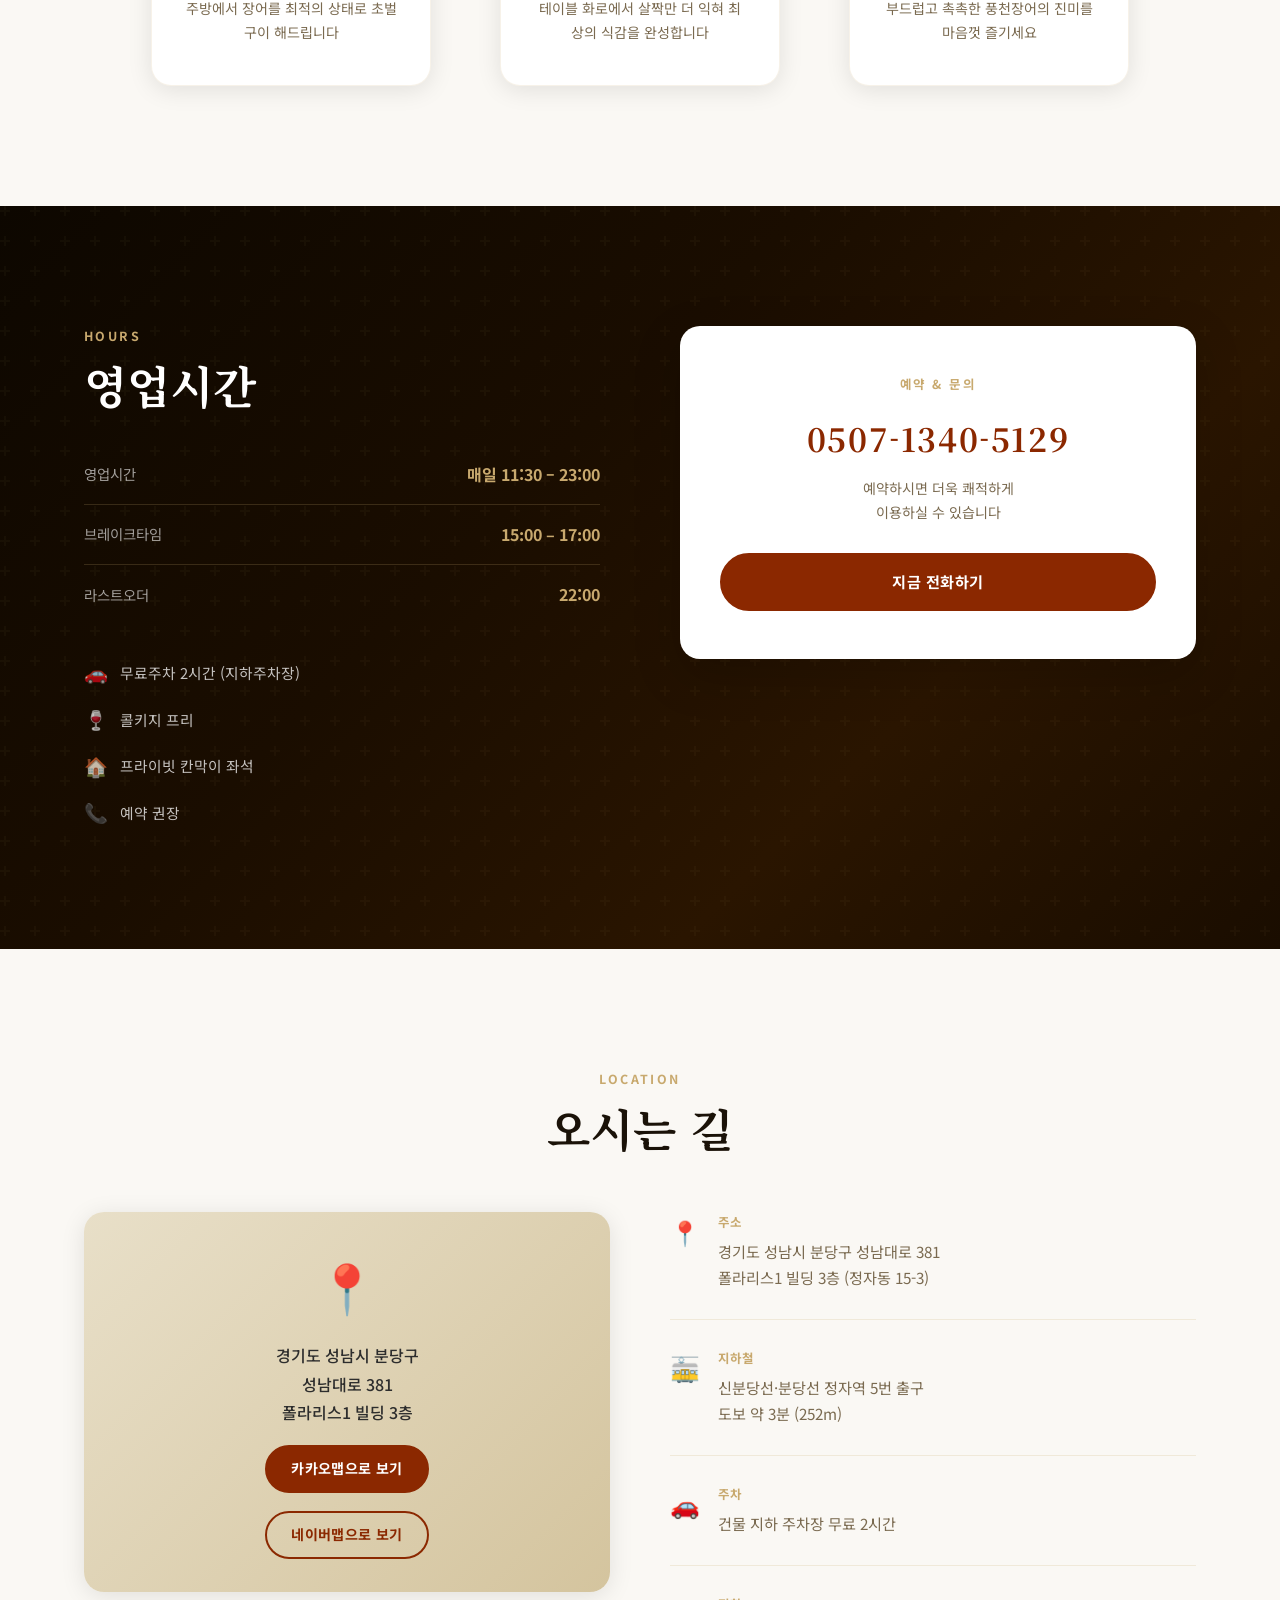
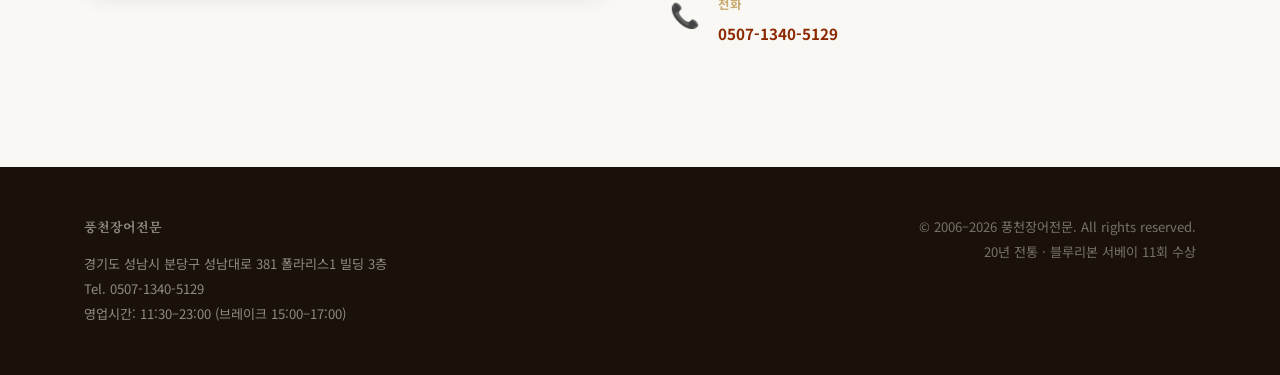
==== commit c417945d: "2인 세트 모듬구이 → 2인 모듬구이, 제목 흰색으로 변경" ====
--- a/index.html
+++ b/index.html
@@ -122,7 +122,7 @@
       <div class="menu__card menu__card--featured">
         <div class="menu__card-badge">추천</div>
         <div class="menu__card-icon">&#127869;</div>
-        <h3>2인 세트 모듬구이</h3>
+        <h3>2인 모듬구이</h3>
         <p class="menu__card-desc">소금·간장·고추장 3가지 맛을 한번에<br />(장어 3마리)</p>
         <p class="menu__card-price">126,000<span>원</span></p>
       </div>
--- a/style.css
+++ b/style.css
@@ -454,9 +454,14 @@
   border-color: var(--clr-gold);
   width: 100%;
   margin-bottom: 20px;
-}
-.menu__card--featured h3,
+  text-align: center;
+  display: flex;
+  flex-direction: column;
+  align-items: center;
+}
 .menu__card--featured .menu__card-desc { color: rgba(255,255,255,0.9); }
+.menu__card--featured h3 { color: var(--clr-white); font-size: 2rem; }
+.menu__card--featured .menu__card-desc { font-size: 1.3rem; }
 .menu__card-badge {
   position: absolute;
   top: 20px; right: 20px;
@@ -547,7 +552,7 @@
 
 /* --- 사진 & 영상 갤러리 --- */
 .menu__gallery {
-  margin-top: 8px;
+  margin-top: 120px;
 }
 .lightbox {
   display: none;
@@ -589,7 +594,7 @@
 .menu__board-img { cursor: zoom-in; }
 
 .menu__board {
-  margin-top: 32px;
+  margin-top: 64px;
 }
 .menu__board-grid {
   display: flex;
@@ -638,12 +643,13 @@
 }
 .menu__gallery-title {
   font-family: var(--ff-serif);
-  font-size: 1.1rem;
+  font-size: clamp(1.9rem, 4vw, 2.8rem);
   font-weight: 700;
   color: var(--clr-dark);
   margin-bottom: 20px;
   padding-bottom: 12px;
   border-bottom: 2px solid var(--clr-gold-light);
+  text-align: center;
 }
 .gallery__grid {
   display: grid;
@@ -730,7 +736,7 @@
    HOW TO EAT
    ============================================================ */
 .howto {
-  padding: 100px 0;
+  padding: 120px 0;
   background: var(--clr-bg);
 }
 .howto .section__eyebrow,
@@ -1023,6 +1029,8 @@
   .side-name { font-weight: 600; }
   .side-price { color: var(--clr-primary); font-weight: 700; font-size: 0.72rem; }
   .menu__card-desc { font-size: 0.72rem; margin-bottom: 10px; flex: 1; }
+  .menu__card--featured .menu__card-desc { font-size: 0.78rem; }
+  .menu__card--featured h3 { color: var(--clr-white); font-size: 2rem; font-weight: 700; }
   .price-row { font-size: 0.7rem; padding: 4px 0; }
 }
 
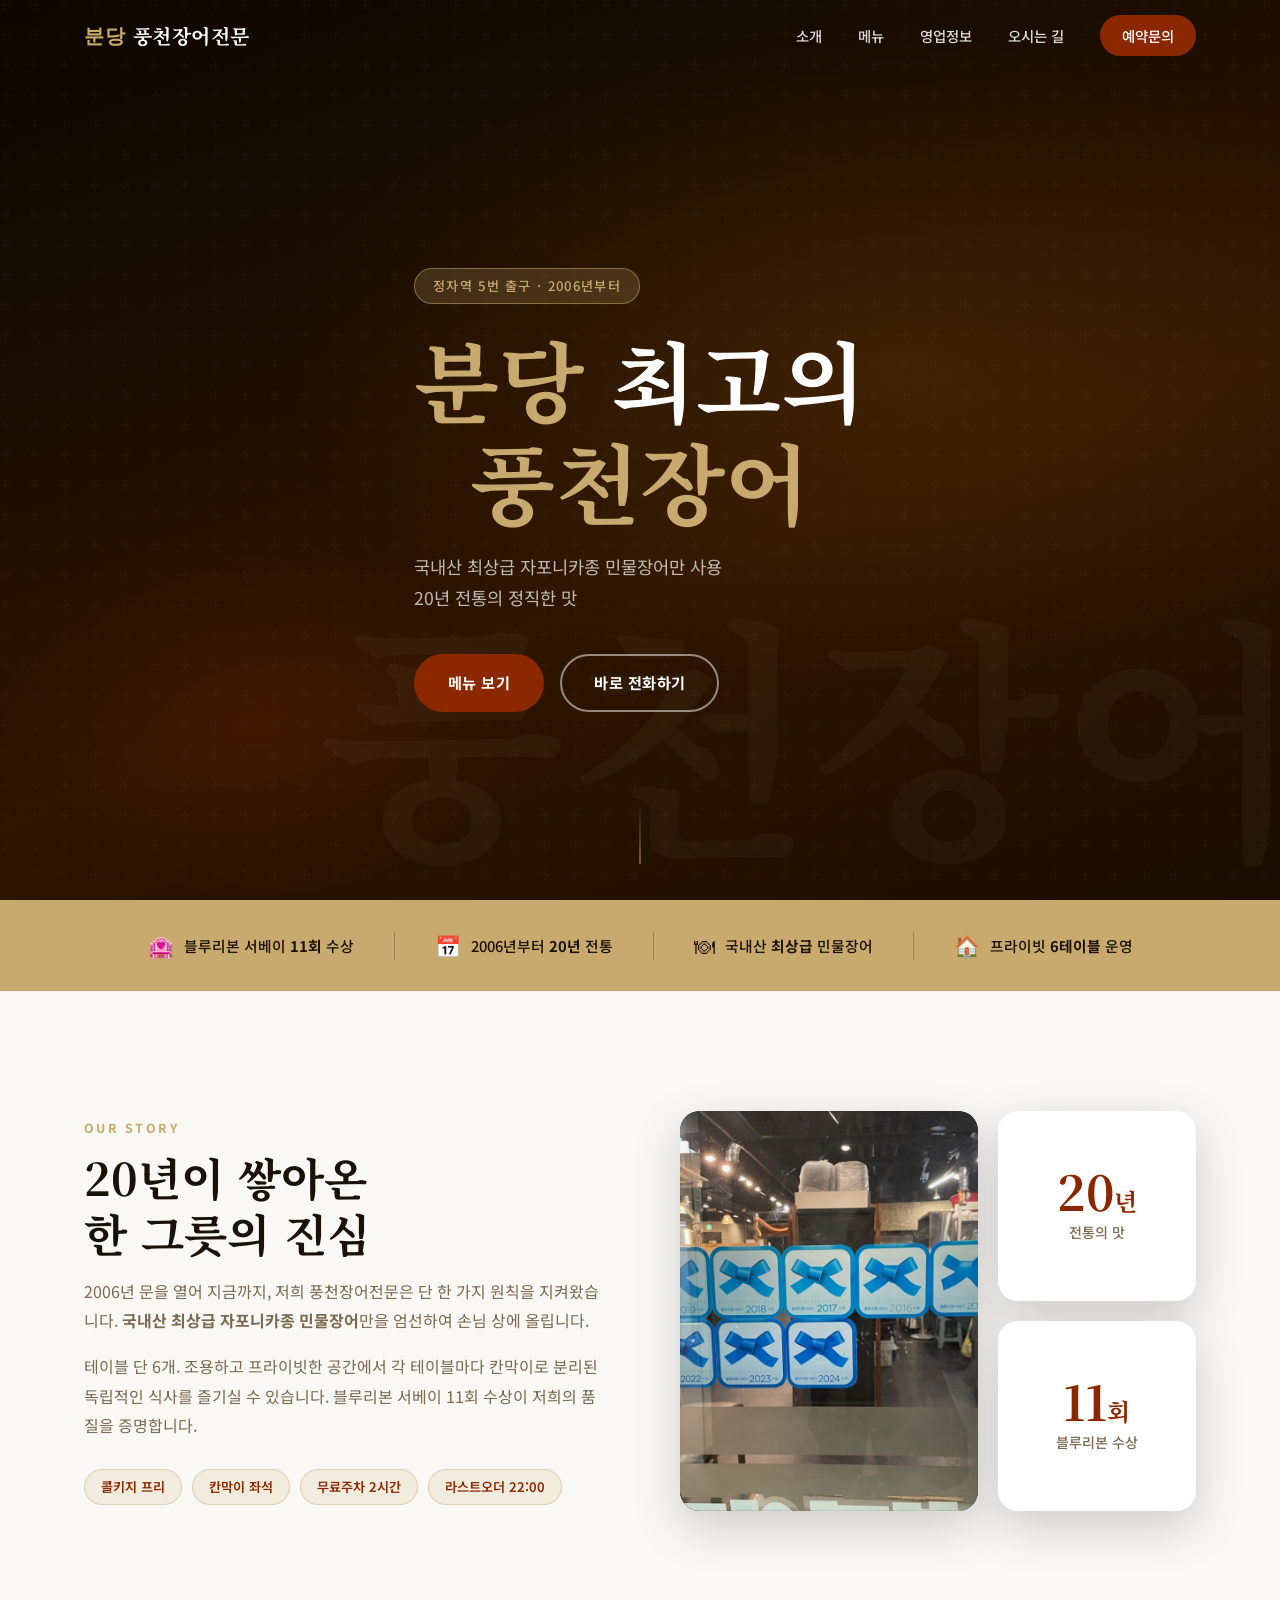
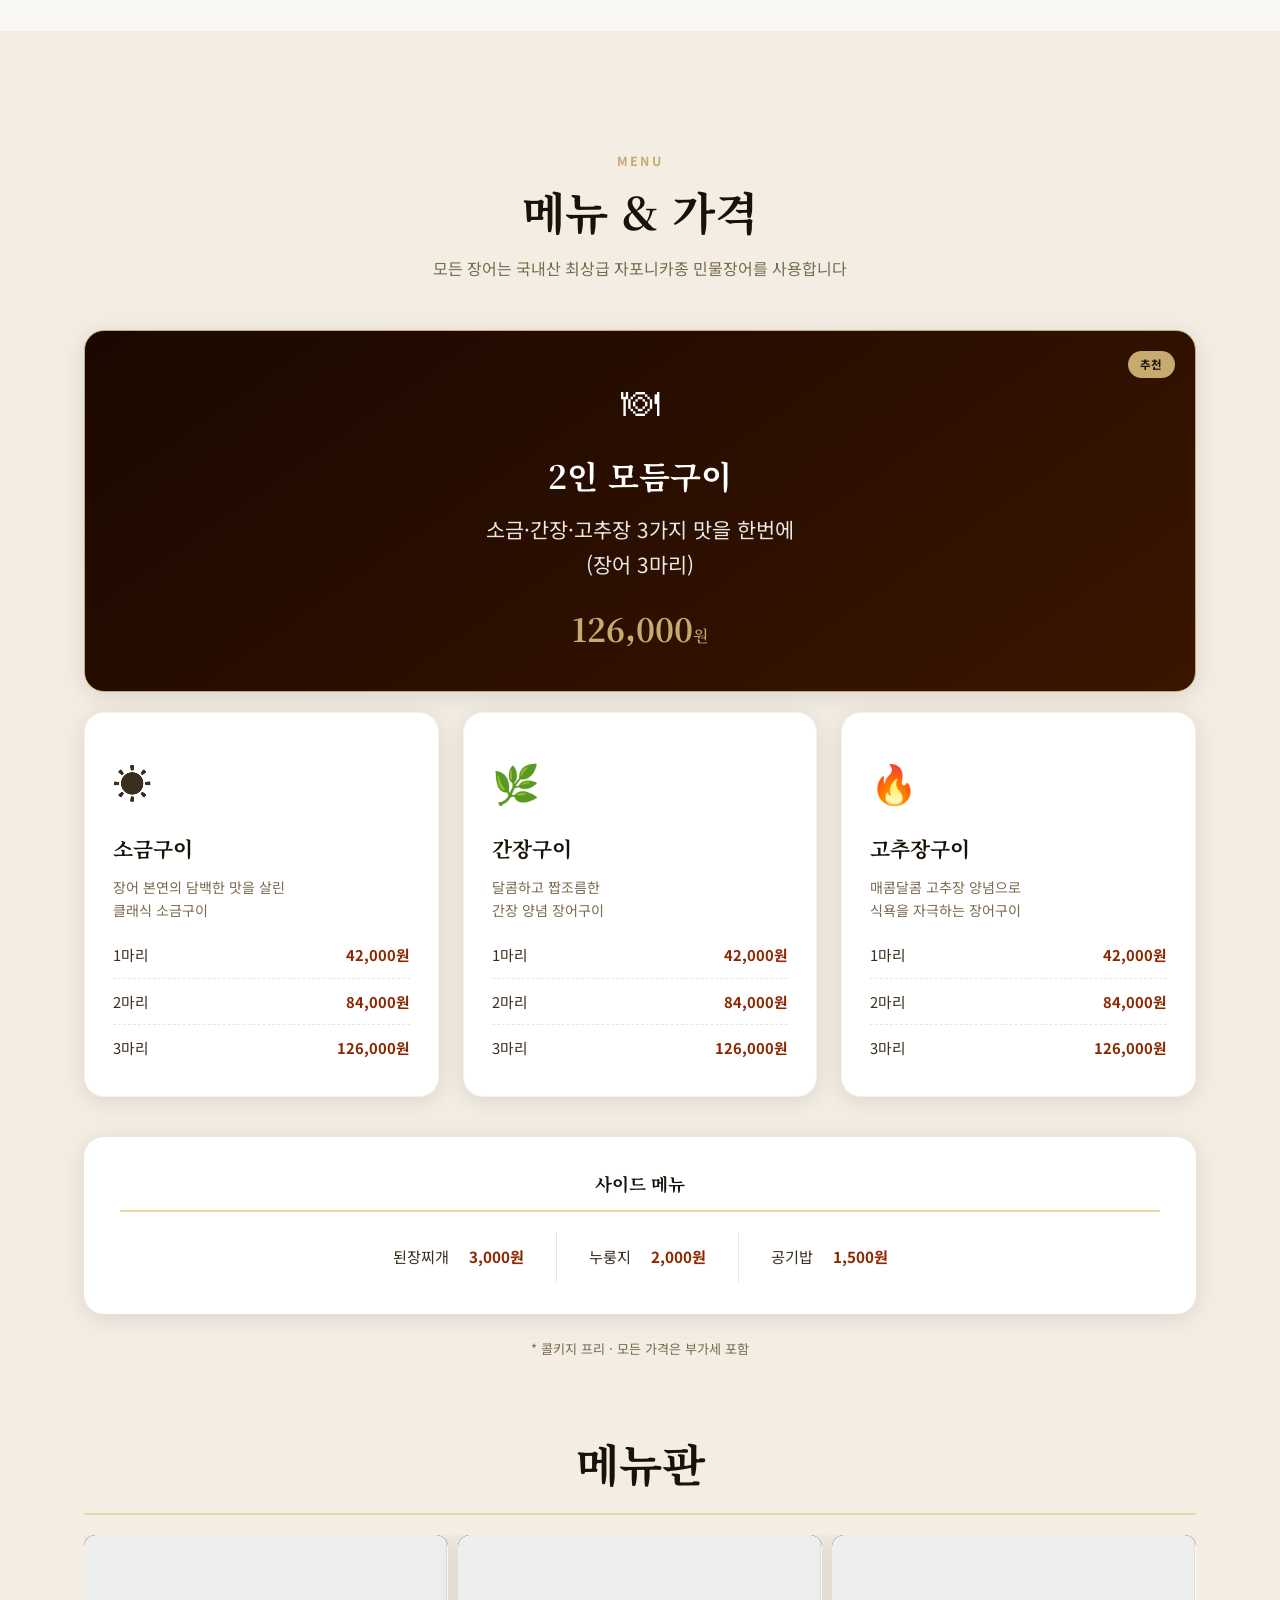
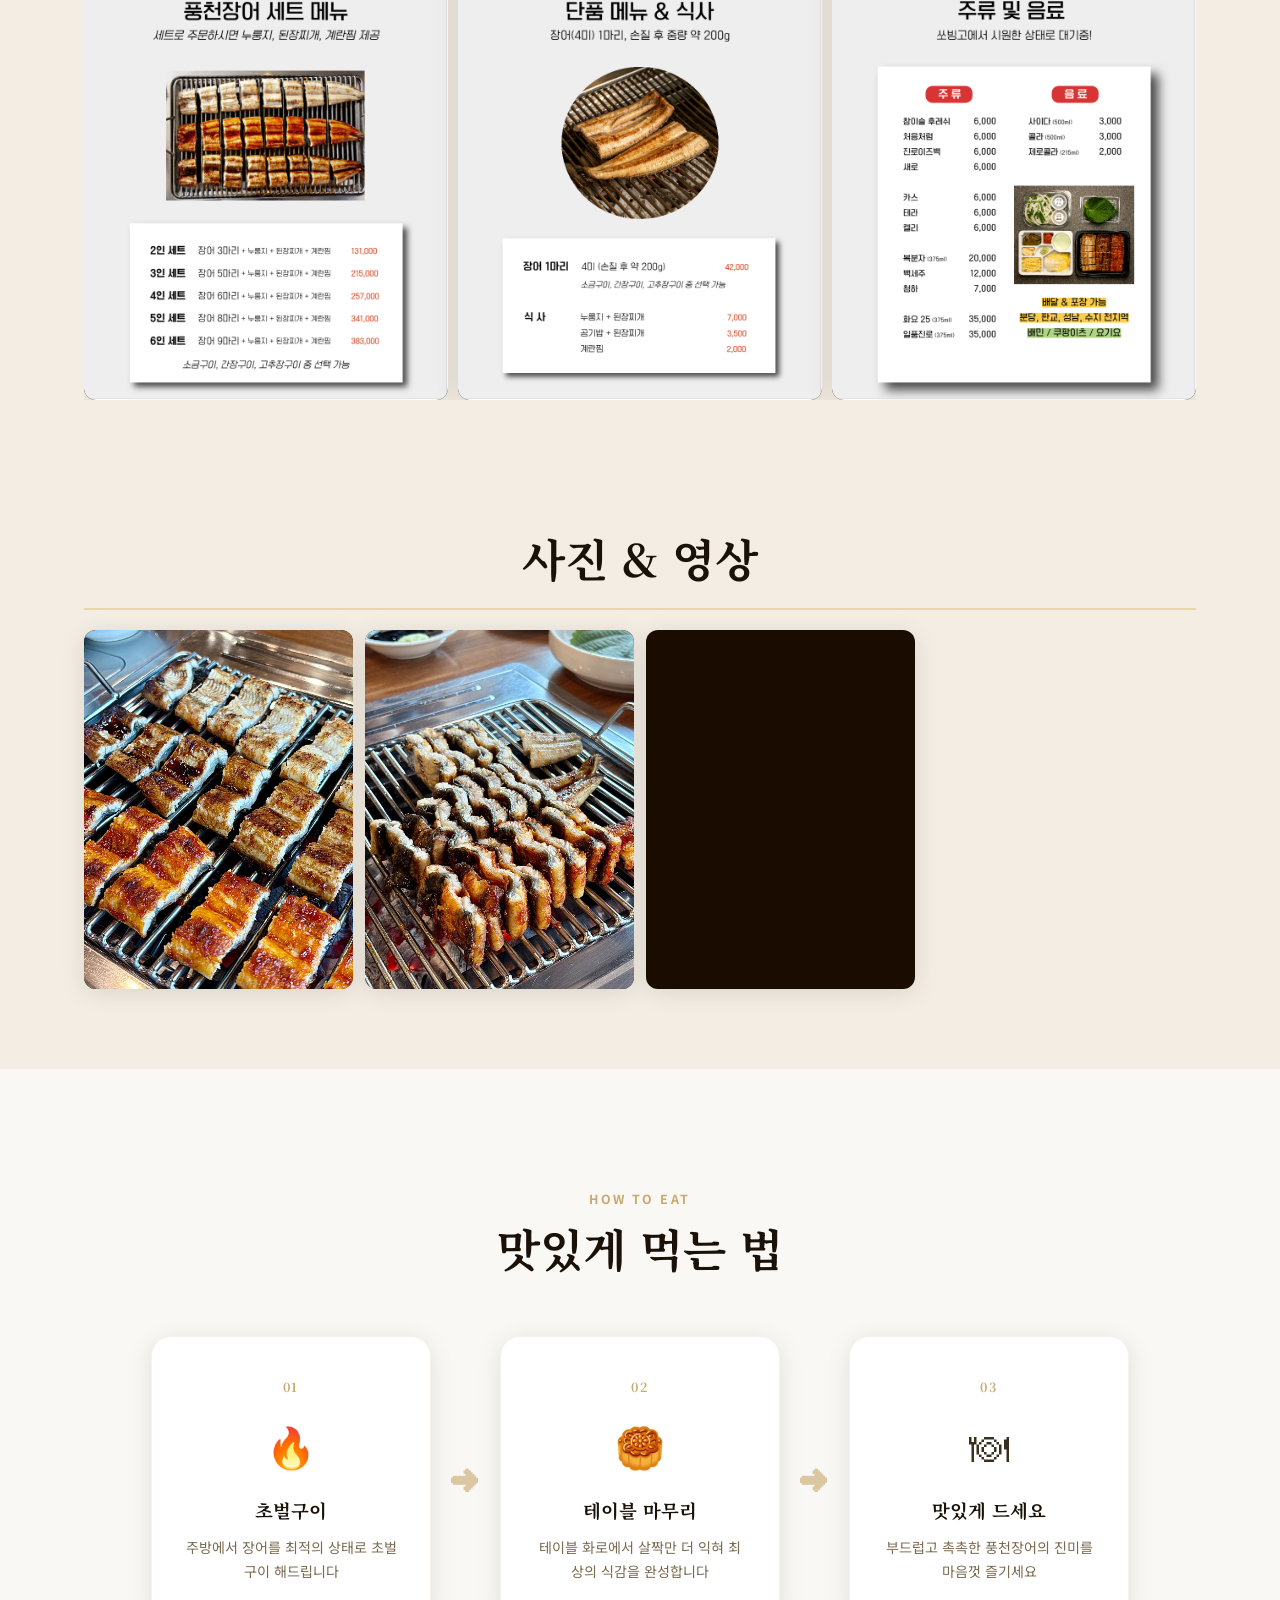
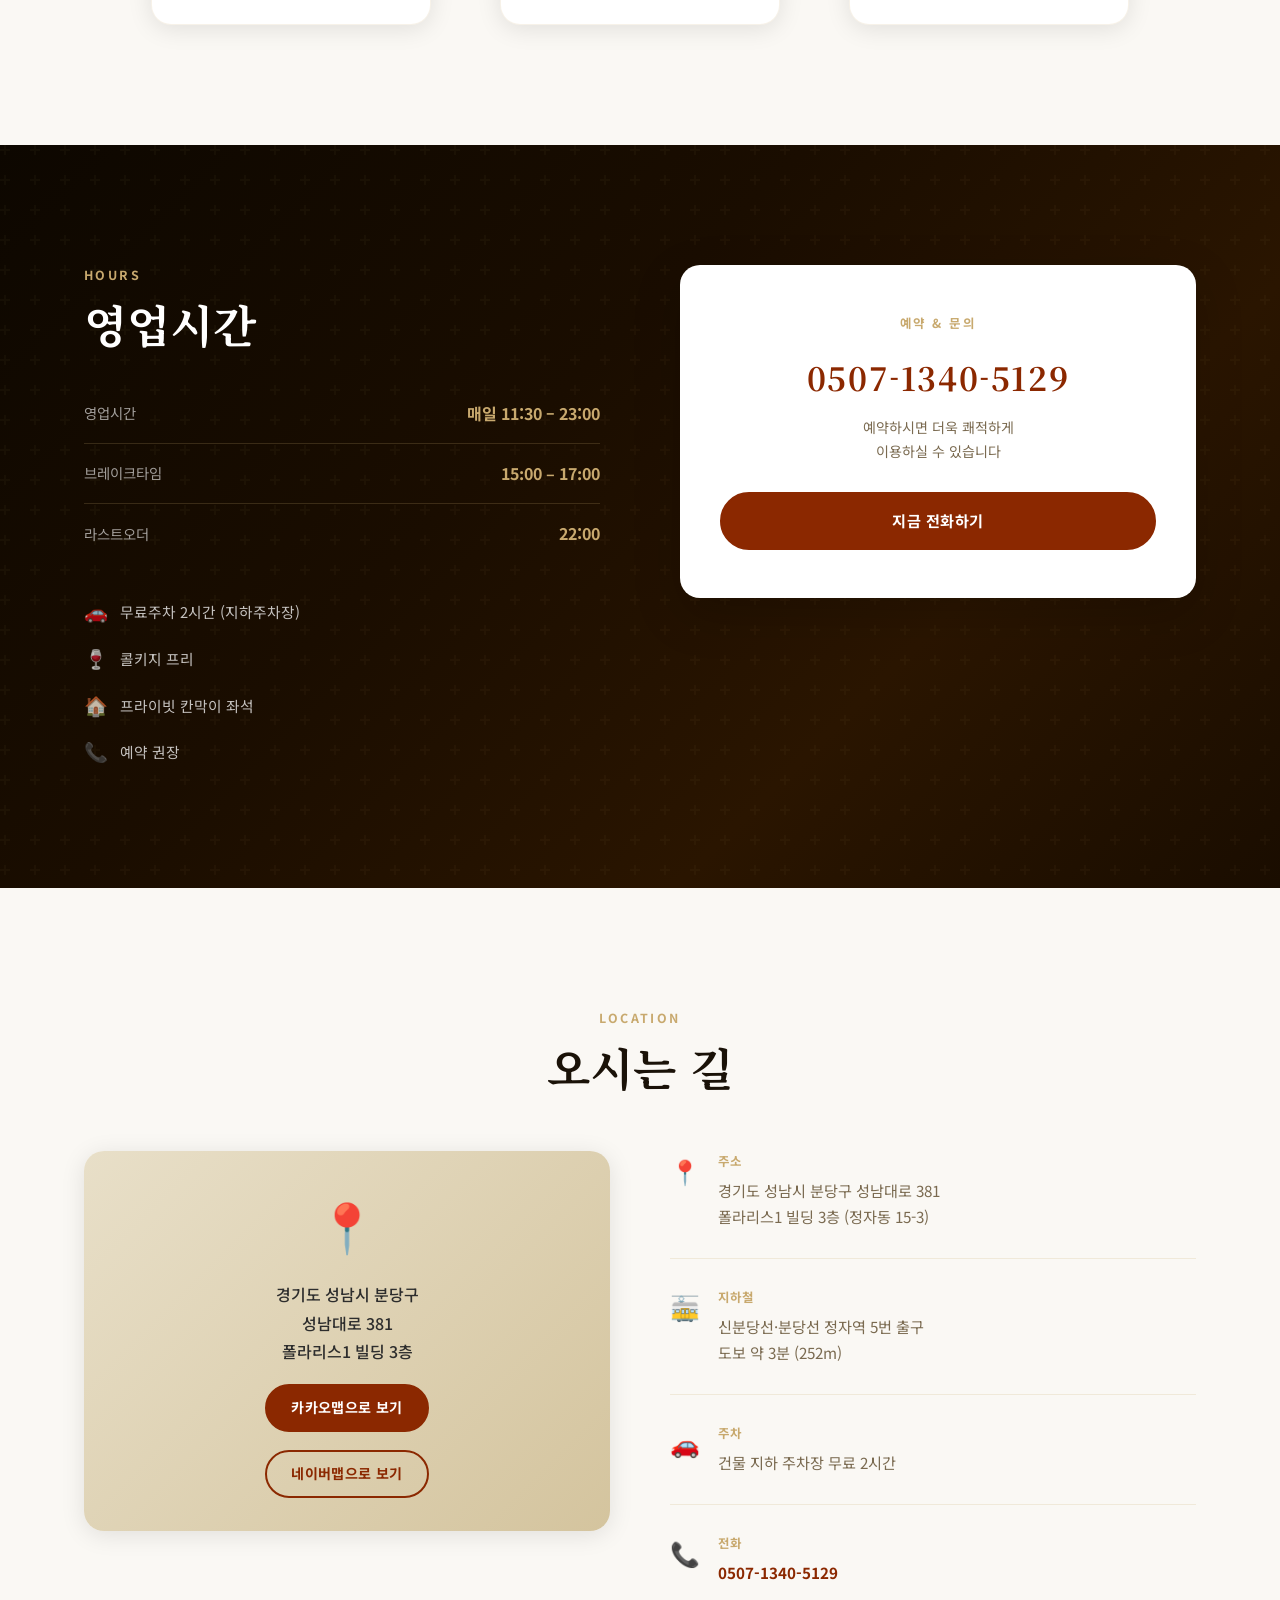
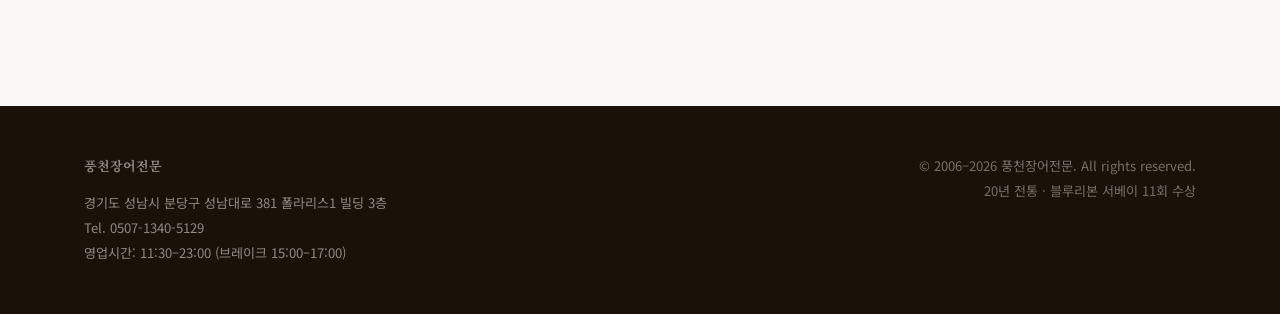
==== commit 678d20fe: "히어로: 분당 노란색, 풍천장어 가운데 정렬" ====
--- a/index.html
+++ b/index.html
@@ -34,7 +34,7 @@
     <div class="hero__overlay"></div>
     <div class="hero__content container">
       <p class="hero__badge">정자역 5번 출구 · 2006년부터</p>
-      <h1 class="hero__title">분당 최고의<br /><em>풍천장어</em></h1>
+      <h1 class="hero__title"><span class="hero__gold">분당</span> 최고의<br /><em>풍천장어</em></h1>
       <p class="hero__sub">국내산 최상급 자포니카종 민물장어만 사용<br />20년 전통의 정직한 맛</p>
       <div class="hero__btns">
         <a href="#menu" class="btn btn--primary">메뉴 보기</a>
--- a/style.css
+++ b/style.css
@@ -228,7 +228,9 @@
   font-style: normal;
   color: var(--clr-gold);
   display: block;
-}
+  text-align: center;
+}
+.hero__gold { color: var(--clr-gold); }
 .hero__sub {
   font-size: clamp(0.95rem, 1.5vw, 1.1rem);
   color: rgba(255,255,255,0.7);
@@ -365,26 +367,27 @@
   font-weight: 600;
 }
 .about__visual {
-  position: relative;
-  height: 480px;
+  display: grid;
+  grid-template-columns: 3fr 2fr;
+  grid-template-rows: 1fr 1fr;
+  gap: 20px;
+  min-height: 400px;
 }
 .about__card {
-  position: absolute;
   border-radius: var(--radius-lg);
   box-shadow: var(--shadow-lg);
   overflow: hidden;
 }
 .about__card--main {
-  width: 80%;
-  height: 342px;
-  left: 0; top: 50%;
-  transform: translateY(-50%);
+  grid-column: 1;
+  grid-row: 1 / 3;
   background: #1a0d00;
   overflow: hidden;
+  min-height: 380px;
 }
 .about__ribbon-img {
   width: 100%;
-  height: calc(100% + 38px);
+  height: 100%;
   object-fit: cover;
   object-position: top center;
   display: block;
@@ -394,14 +397,17 @@
   transform: scale(1.04);
 }
 .about__card--sm {
-  width: 44%;
-  right: 0;
+  grid-column: 2;
   padding: 28px 20px;
   text-align: center;
   background: var(--clr-white);
-}
-.about__card--top { top: 80px; }
-.about__card--bot { bottom: 60px; }
+  display: flex;
+  flex-direction: column;
+  align-items: center;
+  justify-content: center;
+}
+.about__card--top { grid-row: 1; }
+.about__card--bot { grid-row: 2; }
 .stat-num {
   font-family: var(--ff-serif);
   font-size: 3rem;
@@ -460,7 +466,7 @@
   align-items: center;
 }
 .menu__card--featured .menu__card-desc { color: rgba(255,255,255,0.9); }
-.menu__card--featured h3 { color: var(--clr-white); font-size: 2rem; }
+.menu__card--featured h3 { color: #ffffff !important; font-size: 2rem !important; }
 .menu__card--featured .menu__card-desc { font-size: 1.3rem; }
 .menu__card-badge {
   position: absolute;
@@ -987,11 +993,11 @@
   .about__inner,
   .info__inner,
   .location__inner { grid-template-columns: 1fr; gap: 48px; }
-  .about__visual { height: 320px; }
-  .about__card--main { width: 75%; height: 260px; }
+  .about__visual { grid-template-columns: 1fr; grid-template-rows: auto auto auto; gap: 14px; min-height: auto; }
+  .about__card--main { grid-column: 1; grid-row: 1; min-height: 240px; }
+  .about__card--top { grid-column: 1; grid-row: 2; }
+  .about__card--bot { grid-column: 1; grid-row: 3; }
   .about__card--sm { padding: 16px 12px; }
-  .about__card--top { top: 30px; }
-  .about__card--bot { bottom: 30px; }
   .ribbon__item { padding: 6px 20px; }
   .ribbon__divider { display: none; }
   .footer__inner { flex-direction: column; }
@@ -1009,6 +1015,9 @@
   .section__title { font-size: 1.8rem; }
   .cta-card { padding: 32px 24px; }
   .map-placeholder { height: auto; padding: 28px 20px; }
+  .about__visual { display: flex !important; flex-direction: column; gap: 14px; min-height: auto; }
+  .about__card--main { min-height: 220px; width: 100%; }
+  .about__card--sm { width: 100%; grid-column: unset; }
 
   /* 메뉴 카드 — 추천 1줄 + 사이드 1줄 + 구이 3개 가로 한 줄 */
   .menu__grid {
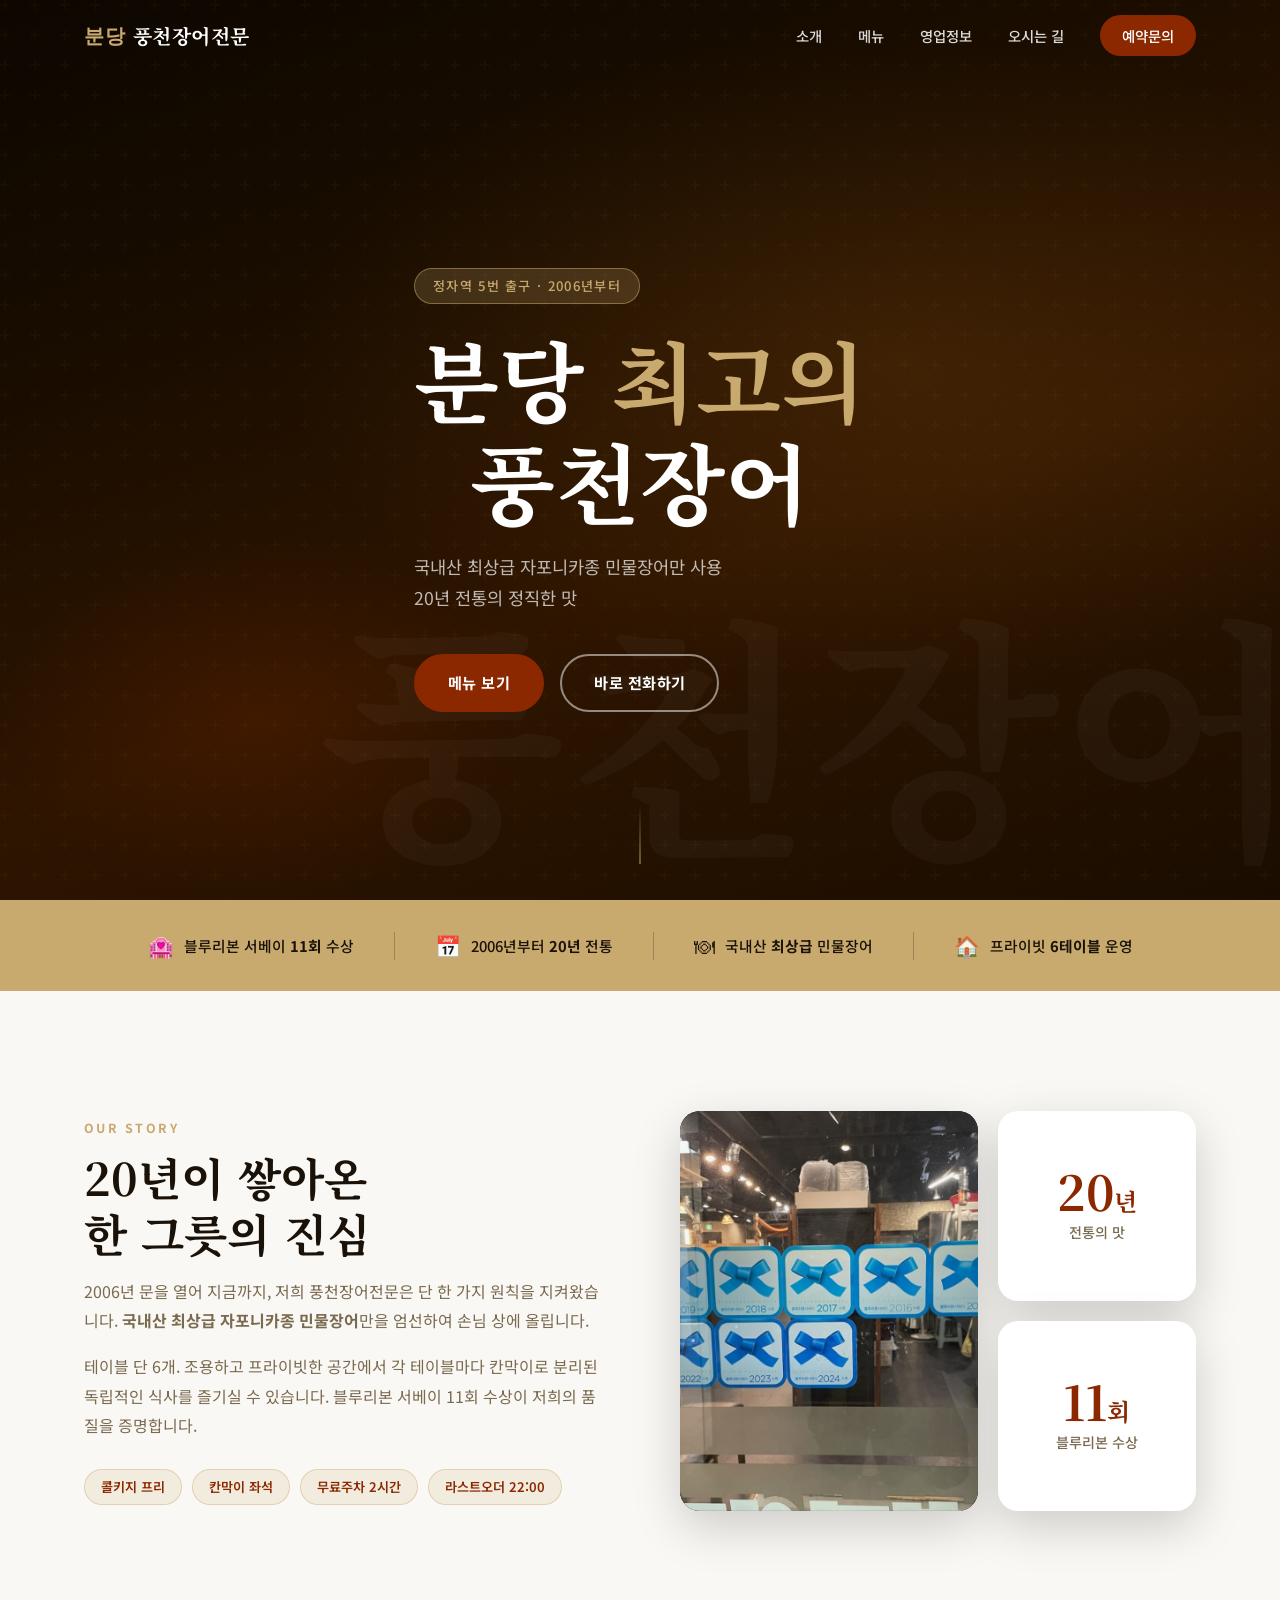
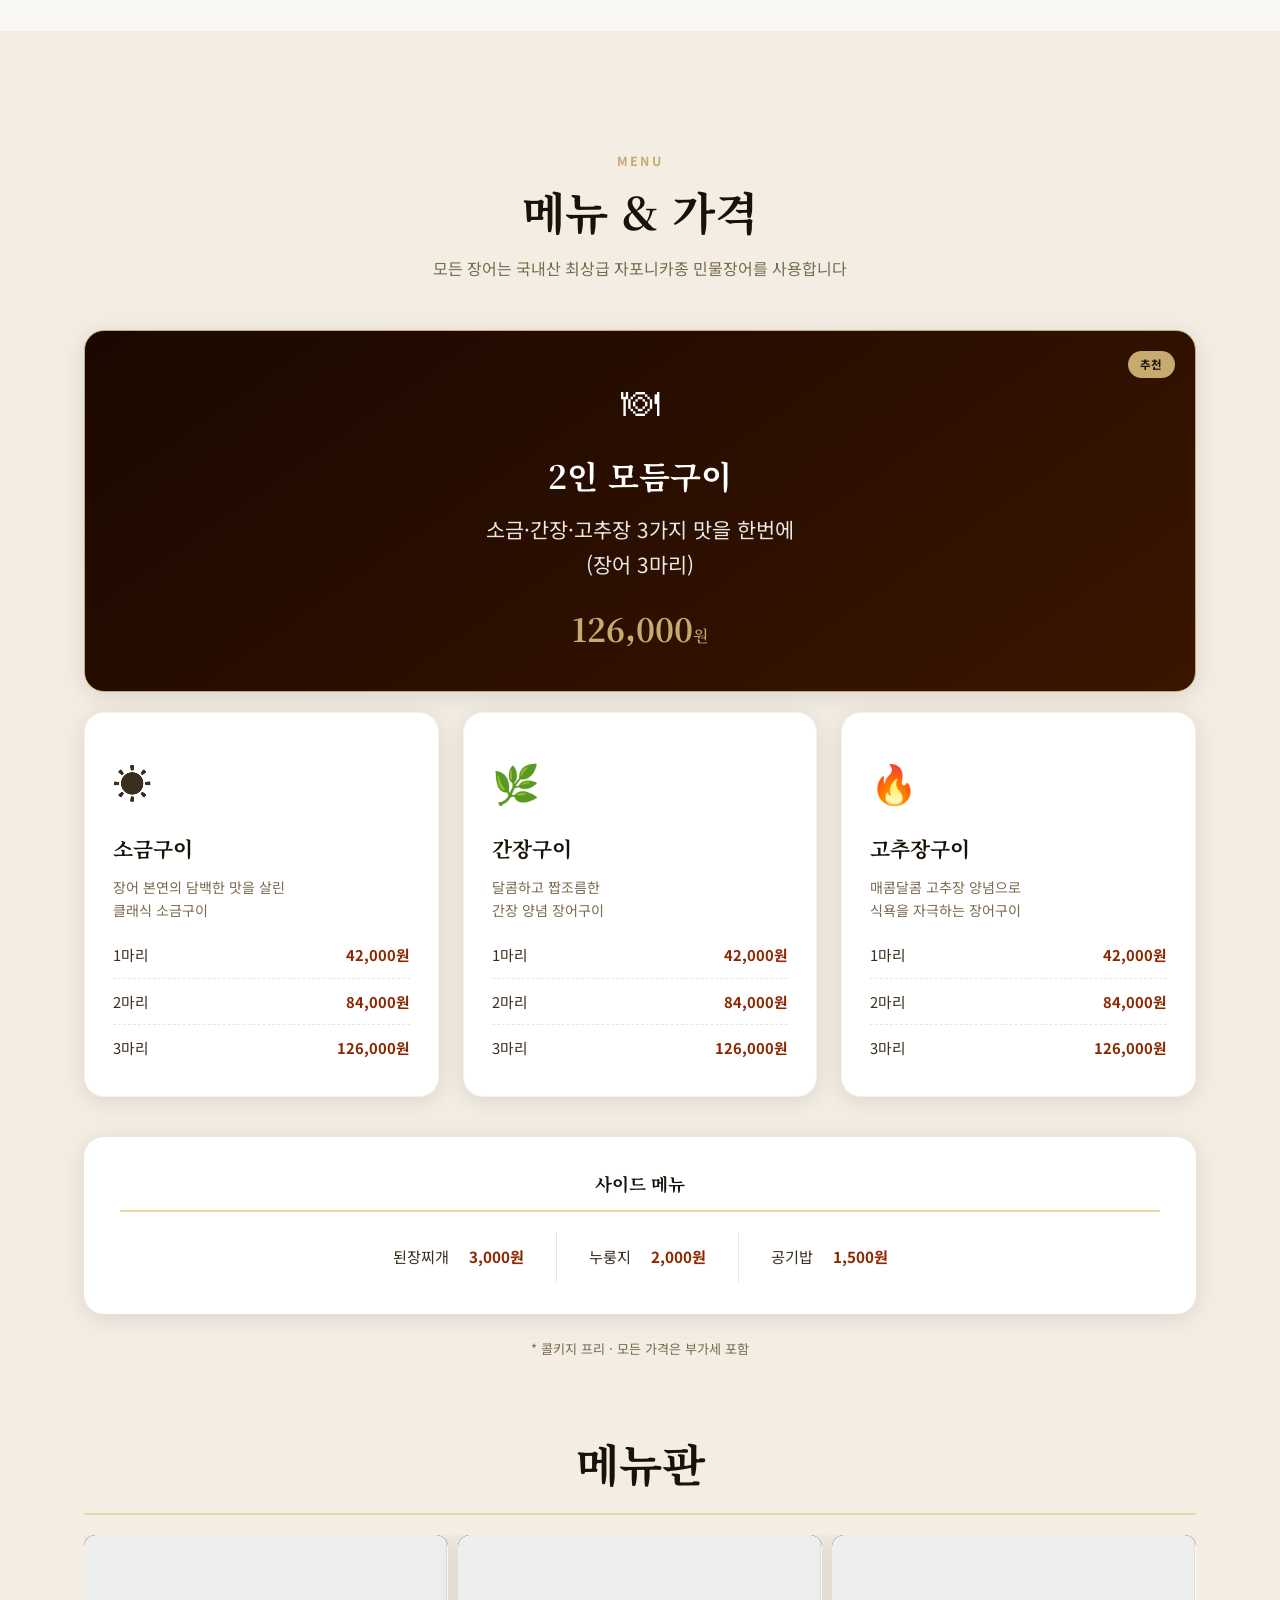
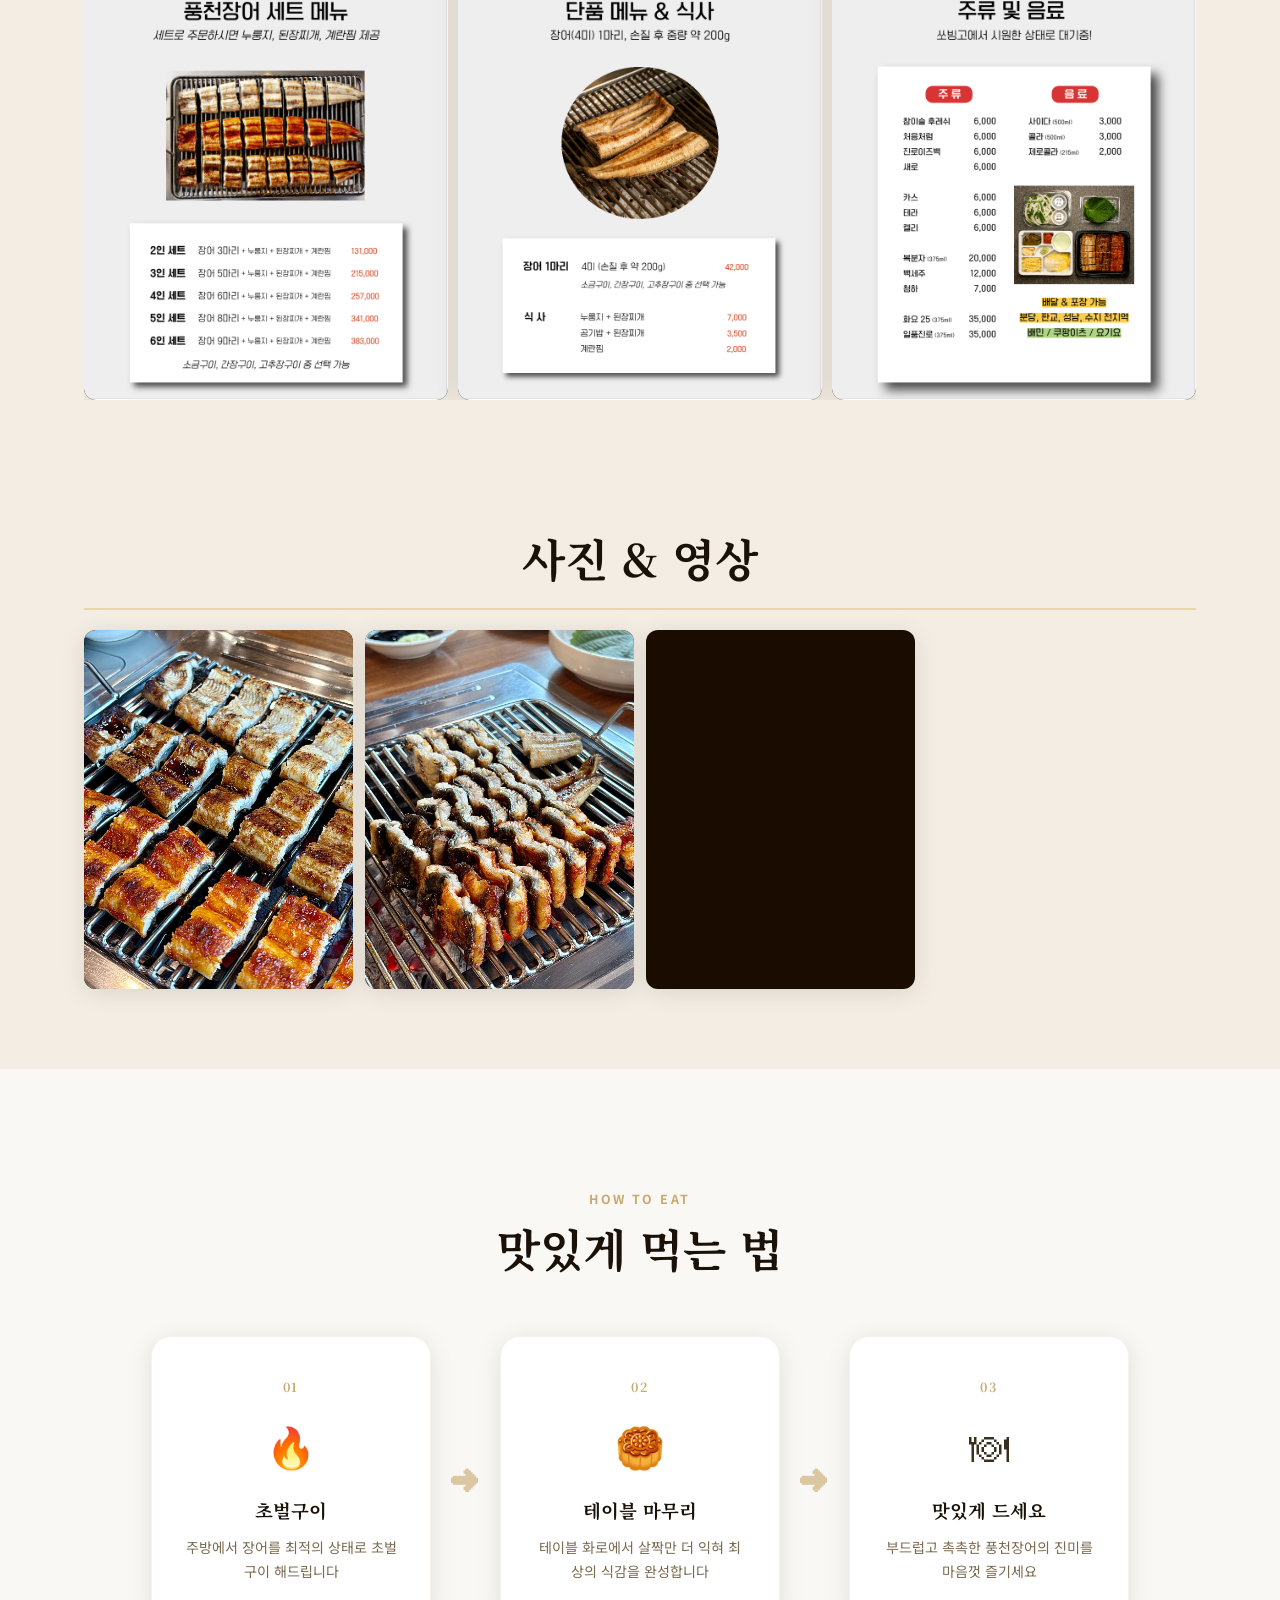
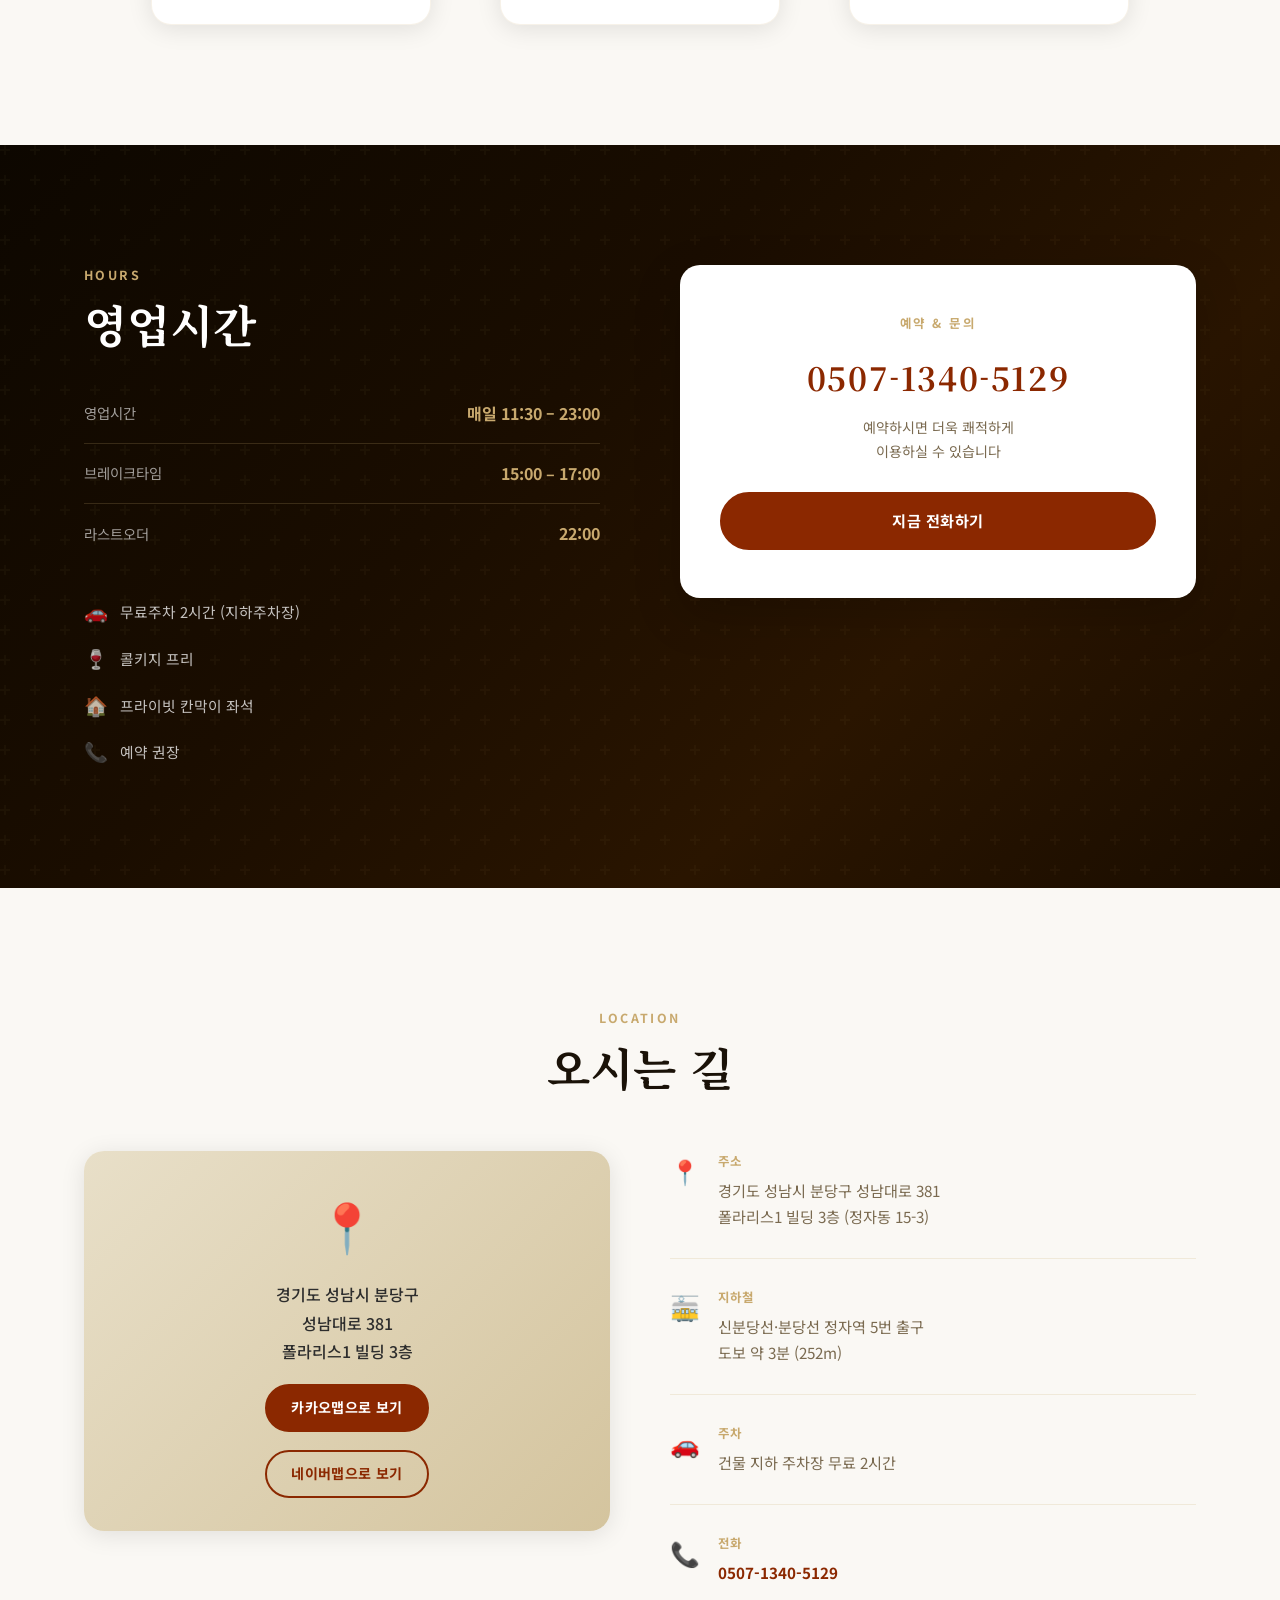
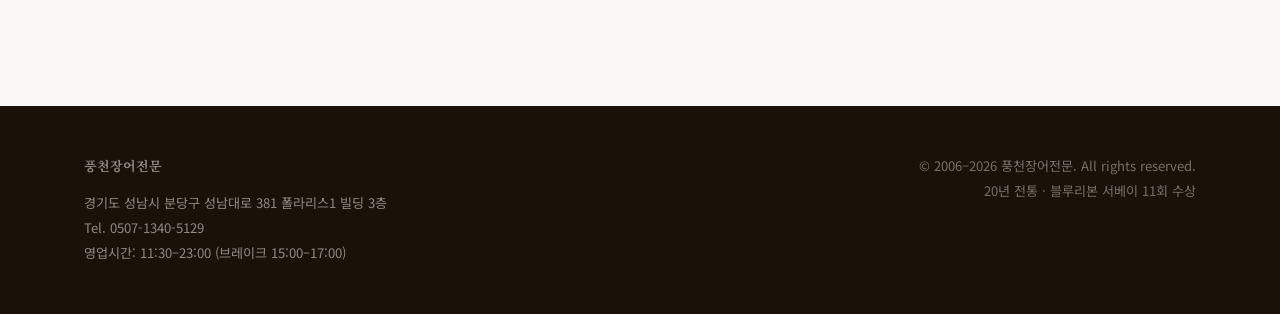
==== commit e9287037: "히어로 타이틀: 분당 흰색, 최고의 노란색, 풍천장어 흰색" ====
--- a/index.html
+++ b/index.html
@@ -34,7 +34,7 @@
     <div class="hero__overlay"></div>
     <div class="hero__content container">
       <p class="hero__badge">정자역 5번 출구 · 2006년부터</p>
-      <h1 class="hero__title"><span class="hero__gold">분당</span> 최고의<br /><em>풍천장어</em></h1>
+      <h1 class="hero__title">분당 <span class="hero__gold">최고의</span><br /><em>풍천장어</em></h1>
       <p class="hero__sub">국내산 최상급 자포니카종 민물장어만 사용<br />20년 전통의 정직한 맛</p>
       <div class="hero__btns">
         <a href="#menu" class="btn btn--primary">메뉴 보기</a>
--- a/style.css
+++ b/style.css
@@ -226,7 +226,7 @@
 }
 .hero__title em {
   font-style: normal;
-  color: var(--clr-gold);
+  color: var(--clr-white);
   display: block;
   text-align: center;
 }
@@ -1015,9 +1015,14 @@
   .section__title { font-size: 1.8rem; }
   .cta-card { padding: 32px 24px; }
   .map-placeholder { height: auto; padding: 28px 20px; }
-  .about__visual { display: flex !important; flex-direction: column; gap: 14px; min-height: auto; }
-  .about__card--main { min-height: 220px; width: 100%; }
-  .about__card--sm { width: 100%; grid-column: unset; }
+  .about__visual { display: grid !important; grid-template-columns: 3fr 2fr; grid-template-rows: 1fr 1fr; gap: 8px; min-height: 220px; }
+  .about__card--main { grid-column: 1; grid-row: 1 / 3; min-height: 200px; }
+  .about__card--top { grid-column: 2; grid-row: 1; }
+  .about__card--bot { grid-column: 2; grid-row: 2; }
+  .about__card--sm { padding: 10px 8px; }
+  .stat-num { font-size: 1.6rem; }
+  .stat-num span { font-size: 0.9rem; }
+  .stat-label { font-size: 0.72rem; margin-top: 4px; }
 
   /* 메뉴 카드 — 추천 1줄 + 사이드 1줄 + 구이 3개 가로 한 줄 */
   .menu__grid {
